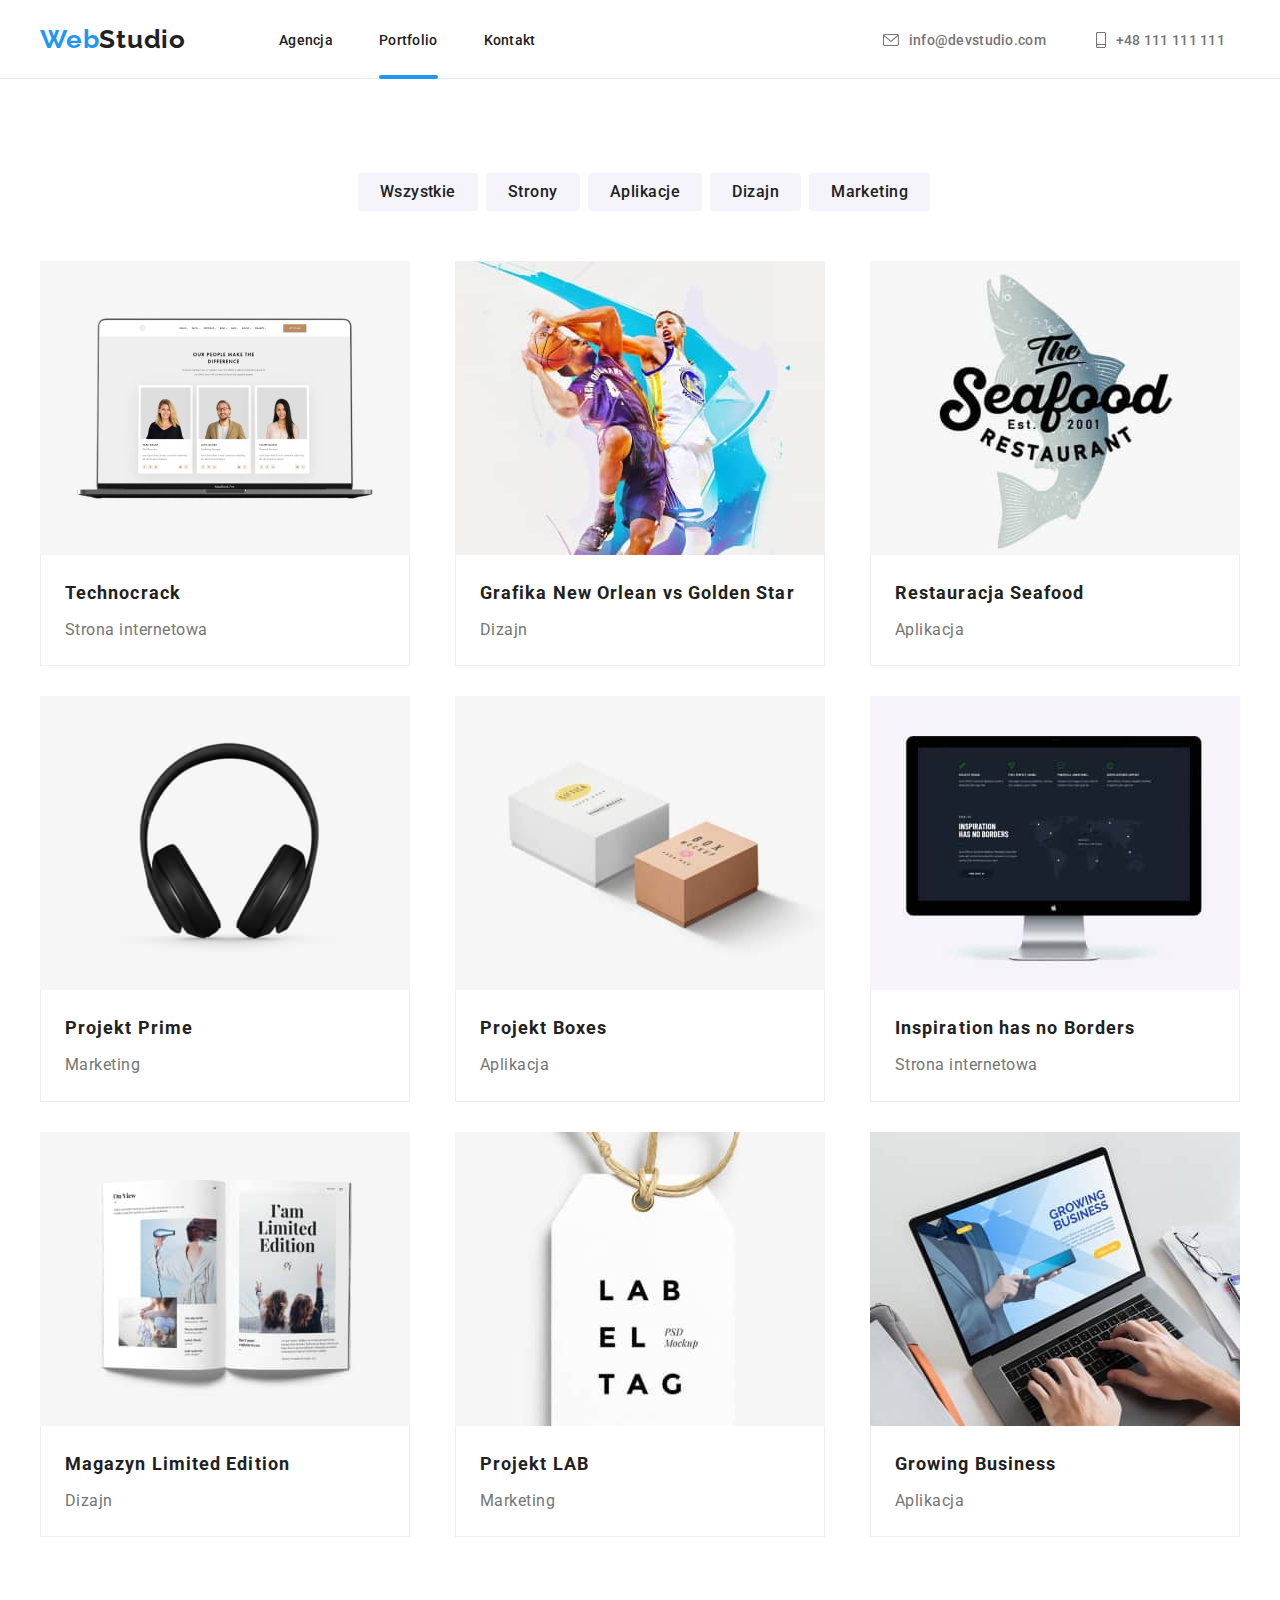
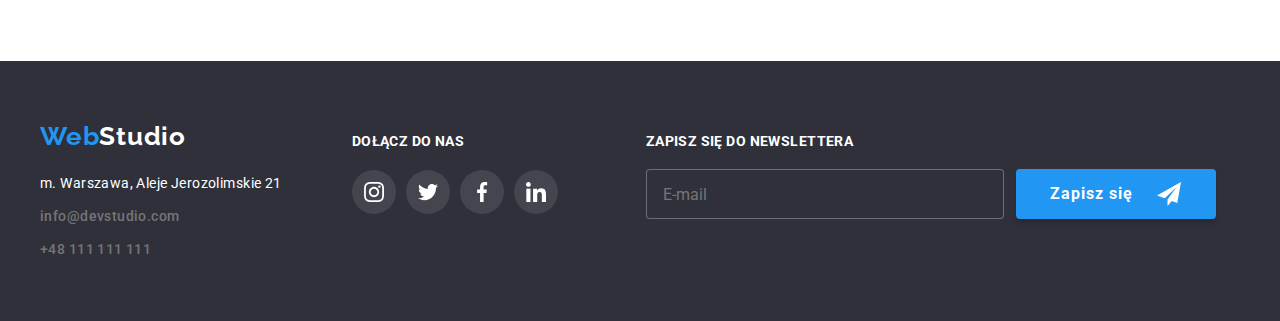
==== portfolio.html @ 7da5172c "HW 07 START" ====
<!DOCTYPE html>
<html lang="pl">
  <!---- ======= H E A D  ======= -->

  <head>
    <title>WebStudio</title>
    <meta charset="utf-8" />
    <meta
      name="desctription"
      content="Efektywne rozwiązania dla Waszego biznesu"
    />
    <link rel="stylesheet" href="css/mordern-normalize.css" />
    <link rel="stylesheet" href="css/styles.css" />
    <link rel="preconnect" href="https://fonts.googleapis.com" />
    <link rel="preconnect" href="https://fonts.gstatic.com" crossorigin />
    <link
      href="https://fonts.googleapis.com/css2?family=Raleway:wght@700&family=Roboto:wght@400;500;700;900&display=swap"
      rel="stylesheet"
    />
  </head>

  <!---- ======= B O D Y ======= -->
  <body>
    <!---- ======= H E A D E R ======= -->

     <header class="header">
      <div class="contanier">
        <nav class="navigation">
          <a href="./index.html" class="navigation-logo logo link1"
            >Web<span class="studioheader">Studio</span></a
          >
          <ul class="navigation-list list">
            <li class="navigation-list-item">
              <a href="./index.html" class="navigation-list-link link1">Agencja</a>
            </li>
            <li class="navigation-list-item">
              <a href="./portfolio.html" class="navigation-list-link activepage link1">Portfolio</a>
            </li>
            <li class="navigation-list-item">
              <a href="" class="navigation-list-link link1">Kontakt</a>
            </li>
          </ul>
          <adress class="adress list">
            <ul class="navigation-adress list">    
              <li class="navigation-adress-item">
                  <a href="mailto:info@devstudio.com" class="navigation-center link2">
                  <svg class="navigation-icon" width="16" height="12">
                  <use href="./images/icons.svg#icon-envelope" class="navigation-icon"></use>
                  </svg>
                  info@devstudio.com</a>
              </li>
              <li class="navigation-adress-item">
                  <a href="tel:+48111111111" class="navigation-center link2">
                  <svg class="navigation-icon" width="10" height="16">
                  <use href="./images/icons.svg#icon-smartphone"></use>
                  </svg>
                    +48 111 111 111</a>
              </li>
            </ul>
          </adress>
        </nav>
      </div>
    </header>

    <!---- ======= M A I N ======= -->

    <main>
      <!---- ======= P O R T F O L I O  B U T T O N S ======= -->

      <section class="buttons-section section">
        <ul class="portfolio-button-list list">
          <li>
            <button class="portfolio-button button" type="button">
              Wszystkie
            </button>
          </li>
          <li>
            <button class="portfolio-button button" type="button">
              Strony
            </button>
          </li>
          <li>
            <button class="portfolio-button button" type="button">
              Aplikacje
            </button>
          </li>
          <li>
            <button class="portfolio-button button" type="button">
              Dizajn
            </button>
          </li>
          <li>
            <button class="portfolio-button button" type="button">
              Marketing
            </button>
          </li>
        </ul>
      </section>

      <!---- ======= P O R T F O L I O ======= -->

      <section class="portfolio-section section">
        <div class="contanier">
          <ul class="portfolio-list list">
            <li class="portfolio-item">
              <img
                src="images/portfolio/technocrack.jpg"
                alt="Technocrack"
                width="370"
                height="294"
              />
              <div class="overlay">
                <p class="overlay-post">Technocrack jest popularną platformą wykorzystywaną do rozpowszechniania koronawirusa. Firmy wykorzystują tę platformę do celów szpiegowskich i ataków na niezabezpieczone serwery konkurencji</p>
              </div>
              <div class="portfolio-item-duble">
                <h3 class="portfolio-title">Technocrack</h3>
                <p class="portfolio-text">Strona internetowa</p>
              </div>
            </li>
            <li class="portfolio-item">
              <img
                src="images/portfolio/grafikaneworleanvsgoldenstar.jpg"
                alt="Grafika New Orlean vs Golden Star"
                width="370"
                height="294"
              />
              <div class="overlay">
                <p class="overlay-post">Technocrack jest popularną platformą wykorzystywaną do rozpowszechniania koronawirusa. Firmy wykorzystują tę platformę do celów szpiegowskich i ataków na niezabezpieczone serwery konkurencji</p>
              </div>
              <div class="portfolio-item-duble">
                <h3 class="portfolio-title">
                  Grafika New Orlean vs Golden Star
                </h3>
                <p class="portfolio-text">Dizajn</p>
              </div>
            </li>
            <li class="portfolio-item">
              <img
                src="images/portfolio/restauracjaseafood.jpg"
                alt="Restauracja Seafood"
                width="370"
                height="294"
              />
              <div class="overlay">
                <p class="overlay-post">Technocrack jest popularną platformą wykorzystywaną do rozpowszechniania koronawirusa. Firmy wykorzystują tę platformę do celów szpiegowskich i ataków na niezabezpieczone serwery konkurencji</p>
              </div>
              <div class="portfolio-item-duble">
                <h3 class="portfolio-title">Restauracja Seafood</h3>
                <p class="portfolio-text">Aplikacja</p>
              </div>
            </li>
            <li class="portfolio-item">
              <img
                src="images/portfolio/projektprime.jpg"
                alt="Projekt Prime"
                width="370"
                height="294"
              />
              <div class="overlay">
                <p class="overlay-post">Technocrack jest popularną platformą wykorzystywaną do rozpowszechniania koronawirusa. Firmy wykorzystują tę platformę do celów szpiegowskich i ataków na niezabezpieczone serwery konkurencji</p>
              </div>
              <div class="portfolio-item-duble">
                <h3 class="portfolio-title">Projekt Prime</h3>
                <p class="portfolio-text">Marketing</p>
              </div>
            </li>
            <li class="portfolio-item">
              <img
                src="images/portfolio/projektboxes.jpg"
                alt="Projekt Boxes"
                width="370"
                height="294"
              />
              <div class="overlay">
                <p class="overlay-post">Technocrack jest popularną platformą wykorzystywaną do rozpowszechniania koronawirusa. Firmy wykorzystują tę platformę do celów szpiegowskich i ataków na niezabezpieczone serwery konkurencji</p>
              </div>
              <div class="portfolio-item-duble">
                <h3 class="portfolio-title">Projekt Boxes</h3>
                <p class="portfolio-text">Aplikacja</p>
              </div>
            </li>
            <li class="portfolio-item">
              <img
                src="images/portfolio/inspirationhasnoborders.jpg"
                alt="Inspiration has no Borders"
                width="370"
                height="294"
              />
              <div class="overlay">
                <p class="overlay-post">Technocrack jest popularną platformą wykorzystywaną do rozpowszechniania koronawirusa. Firmy wykorzystują tę platformę do celów szpiegowskich i ataków na niezabezpieczone serwery konkurencji</p>
              </div>
              <div class="portfolio-item-duble">
                <h3 class="portfolio-title">Inspiration has no Borders</h3>
                <p class="portfolio-text">Strona internetowa</p>
              </div>
            </li>
            <li class="portfolio-item">
              <img
                src="images/portfolio/magazynlimitededition.jpg"
                alt="Magazyn Limited Edition"
                width="370"
                height="294"
              />
              <div class="overlay">
                <p class="overlay-post">Technocrack jest popularną platformą wykorzystywaną do rozpowszechniania koronawirusa. Firmy wykorzystują tę platformę do celów szpiegowskich i ataków na niezabezpieczone serwery konkurencji</p>
              </div>
              <div class="portfolio-item-duble">
                <h3 class="portfolio-title">Magazyn Limited Edition</h3>
                <p class="portfolio-text">Dizajn</p>
              </div>
            </li>
            <li class="portfolio-item">
              <img
                src="images/portfolio/projektlab.jpg"
                alt="Projekt LAB"
                width="370"
                height="294"
              />
              <div class="overlay">
                <p class="overlay-post">Technocrack jest popularną platformą wykorzystywaną do rozpowszechniania koronawirusa. Firmy wykorzystują tę platformę do celów szpiegowskich i ataków na niezabezpieczone serwery konkurencji</p>
              </div>
              <div class="portfolio-item-duble">
                <h3 class="portfolio-title">Projekt LAB</h3>
                <p class="portfolio-text">Marketing</p>
              </div>
            </li>
            <li class="portfolio-item">
              <img
                src="images/portfolio/growingbusiness.jpg"
                alt="Growing Business"
                width="370"
                height="294"
              />
              <div class="overlay">
                <p class="overlay-post">Technocrack jest popularną platformą wykorzystywaną do rozpowszechniania koronawirusa. Firmy wykorzystują tę platformę do celów szpiegowskich i ataków na niezabezpieczone serwery konkurencji</p>
              </div>
              <div class="portfolio-item-duble">
                <h3 class="portfolio-title">Growing Business</h3>
                <p class="portfolio-text">Aplikacja</p>
              </div>
            </li>
          </ul>
        </div>
      </section>
    </main>

    <!---- ======= F O O T E R ======= -->

    <footer>
      <div class="footer-contanier contanier">
        <div class="footer-adress">
        <a href="./index.html" class="logo">Web<span class="studiofooter">Studio</spasn></a>
        <address class="footer-adress1">m. Warszawa, Aleje Jerozolimskie 21
        </address>
        <address>
          <ul class="list">
            <li class="footer-adress2">
              <a href="mailto:info@devstudio.com" class="footer-adress2-item link2">info@devstudio.com</a>
            </li>
            <li class="footer-adress2">
              <a href="tel:+48111111111" class="footer-adress2-item link2">+48 111 111 111</a>
            </li>
          </ul>
        </address>
        </div>
        <div class="footer-social">
          <h2 class="footer-joinus">DOŁĄCZ DO NAS</h2>
          <ul class="footer-social-list list">
            <li class="footer-li">
              <a class="footer-circle link">
              <svg class="footer-icon" width="20" height="20">
                <use href="./images/icons.svg#icon-instagram"></use>
              </svg>
              </a>
            </li>
            <li class="footer-li">
              <a class="footer-circle link">
              <svg class="footer-icon" width="20" height="20">
                <use href="./images/icons.svg#icon-twitter"></use>
              </svg>
              </a>
            </li>
            <li class="footer-li">
              <a class="footer-circle link">
              <svg class="footer-icon" width="20" height="20">
                <use href="./images/icons.svg#icon-facebook"></use>
              </svg>
              </a>
            </li>
            <li class="footer-li">
              <a class="footer-circle link">
              <svg class="footer-icon" width="20" height="20">
                <use href="./images/icons.svg#icon-linkedin"></use>
              </svg>
              </a>
            </li>
          </ul>
        </div>
        <div class="newsletter-contanier">
          <h2 class="newsletter-header">ZAPISZ SIĘ DO NEWSLETTERA</h2>
            <form class="newsletter">
              <label for="newsletter">
              <input class="footer-newsletter-email" type="email" name="email" placeholder="E-mail" id="newsletter" required />
              </label>
              <button class="footer-newsletter-button" type="submit"><span class="signup-newsletter">Zapisz się</span>
                <svg class="" width="24" height="24">
                  <use href="./images/icons.svg#icon-icon-send"></use>
                </svg>
              </button>
            </form>
          </div> 
        </div>
      </div>
    </footer>
    
  </body>
</html>
---- css/styles.css ----
:root {
  --text-color: #212121;
  --text-color2: #ffffff;
  --text-color3: #757575;
  --brand-color: #2196f3;
  --bacground-color1: #2f303a;
  --background-contanier-color1: #F5F4FA;
  --our-clients-vector-fill: #AFB1B8;
  --main-font: 'Roboto', 'Raleway', sans-serif;
  --transition: 250ms cubic-bezier(0.4, 0, 0.2, 1);
}

/* ======= G E N E R A L ======= */

body {
  font-family: var(--main-font);
  color: var(--text-color);
  font-size: 14px;
}

h1,
h2,
h3,
h4,
h5,
h6 {
  margin: 0;
  padding: 0;
}

ul,
ol {
  margin: 0;
  padding: 0;
}

p {
  margin: 0;
  padding: 0;
}

img {
  display: block;
}

address {
  line-height: 1.71em;
}

.contanier {
  max-width: 1200px;
  margin: 0 auto;
}

.section {
  padding-top: 94px;
  padding-left: 15px;
  padding-bottom: 94px;
  padding-right: 15px;
}

.visually-hidden {
  position: absolute !important;
  clip: rect(1px 1px 1px 1px);
  clip: rect(1px, 1px, 1px, 1px);
  padding: 0 !important;
  border: 0 !important;
  height: 1px !important;
  width: 1px !important;
  overflow: hidden;
}

input:focus, textarea:focus {
  outline: none
}

/* ======= L I N K S  ======= */

.list {
  list-style: none;
}

.link1 {
  color: var(--text-color);
  font-weight: 500;
  text-decoration: none;
}

.link2 {
  color: var(--text-color3);
  font-weight: 500;
  text-decoration: none;
}

.link1:hover,
.link2:hover {
  color: var(--brand-color);
}

.link1:focus,
.link2:focus {
  color: var(--brand-color);
}

.logo {
  font-family: 'Raleway';
  color: var(--brand-color);
  text-decoration: none;
  font-style: normal;
  font-weight: 700;
  font-size: 26px;
  line-height: 1.17em;
  letter-spacing: 0.03em;
}

.studioheader {
  color: var(--text-color);
}

.studiofooter {
  color: var(--text-color2);
}


/* ======= B U T T O N S ======= */

.button {
  background-color: var(--brand-color);
  color: var(--text-color2);
  font-size: 16px;
  width: 200px;
  font-weight: 500;
  border: none;
  text-align: center;
  cursor: pointer;
  border-radius: 4px;
  line-height: 1.6em;
  font-family: inherit;
  white-space: nowrap;
}

.button:active,
.button:focus,
.button:hover {
  
}

/* ======= H E A D E R ======= */

.header {
  border-bottom: 1px solid #ececec;
}

.navigation {
  display: flex;
  justify-content: space-between;
  letter-spacing: 0.02em;
}

.navigation-logo {
  margin: 24px 93px 24px 0;
}

.navigation-list {
  display: flex;
  margin-top: 32px;
  margin-right: auto;
}

.navigation-list-link {
  transition: var(--transition);
  transition-property: color;
}

.navigation-icon {
  margin-right: 10px;
  cursor: pointer;
  fill: currentColor;
}


.navigation-adress-item:active,
.navigation-adress-item:focus,
.navigation-adress-item:hover {
   color: var(--brand-color);
}

.navigation-list-item:not(:last-child) {
  margin-right: 46px;
}
.activepage::after {
  content: "";
  border-top: 4px solid var(--brand-color);
  border-radius: 2px;
  display: block;
  top: 27px;
  position: relative;

}
.header {
  margin-left: auto;
}

.navigation-adress {
  display: flex;
  flex-wrap: wrap;
  align-items: center;
  letter-spacing: 0.02em;
  margin-right: 15px;
  margin-top: 32px; 
}

.navigation-adress-item {
 display: flex;
 align-items: center;
}

.navigation-center {
  display: flex;
  align-items: center;
  transition: var(--transition);
  transition-property: color, fill;
}

.navigation-adress-item:not(:last-child) {
  margin-right: 50px;
}



/* ======= M A I N ======= */

/* ======= F I R S T  S E C T I O N ======= */

.main-contanier {
  display: flex;
  flex-direction: column;
  align-items: center;
}

.main-header {
  font-size: 44px;
  font-weight: 900;
  font-style: normal;
  line-height: 1.36em;
  letter-spacing: 0.06em;
  text-align: center;
  color: var(--text-color2);
  width: 696px;
  padding-bottom: 30px;
} 
 
.main-header-background1 {
  background-image:  
                linear-gradient(rgba(47, 48, 58, 0.4),
                rgba(47, 48, 58, 0.4),
                rgba(47, 48, 58, 0.4),
                rgba(47, 48, 58, 0.4)),
                url("../images/background/backgroundteam.png");
  min-height: 600px;
  background-size: 1600px;
  background-repeat: no-repeat;
  background-position: center;
  display: flex;
  flex-direction: column;
  justify-content: center;
}

.main-button {
  width: 200px;
  height: 50px;
  justify-content: space-evenly;
  letter-spacing: 0.06em;
}

/* ======= S E C O N D  S E C T I O N ======= */

.second-section-image-list {
  display: flex;
  justify-content: space-between;
}

.second-section-image-contanier {
  width: 270px;
  background-color: var(--background-contanier-color1);
  margin-bottom: 30px;
  display: flex;
  justify-content: center;
}

.second-section-image {
  margin: 25px 0 25px 0;
}

.second-section-list {
  display: flex;
  align-items: center;
  justify-content: space-between;
}

.second-section-head {
  font-weight: 700;
  line-height: 1.17em;
  letter-spacing: 0.06em;
}

.second-section-post {
  color: var(--text-color3);
  line-height: 1.71em;
  letter-spacing: 0.03em;
  margin-top: 15px;
  max-width: 270px;
}

/* ======= T H I R D  S E C T I O N ======= */

.third-section {
  padding-top: 0;
}

.third-section-head {
  text-align: center;
  font-size: 36px;
  font-weight: 700;
  line-height: 1.17em;
  letter-spacing: 0.03em;
  margin-bottom: 50px;  
}

.third-section-list {
  display: flex;
  justify-content: space-between;
  align-items: center;
 
}

.third-section-li {
  position: relative;
}

.third-section-label {
 
  

}

.third-section-post {
  display: flex;
  justify-content: space-around;
  align-items: center;
  font-weight: 700;
  line-height: 1,17em;
  width: 370px;
  height: 70px;
  background-color: rgba(47, 48, 58, 0.8);
  position: absolute;
  top: 76%;
  color: var(--text-color2);
  letter-spacing: 0.03em;

}
 
/* ======= C R E W  S E C T I O N ======= */

.crew-section-background {
  background-color: #F5F4FA;
}
.crew-section-head {
  text-align: center;
  font-size: 36px;
  font-weight: 700;
  line-height: 1.17em;
  letter-spacing: 0.03em;
  margin-bottom: 50px;
}

.crew-section-list {
  display: flex;
  justify-content: space-between;
  align-items: center;
}

.crew-section-item {
  background-color: var(--text-color2);
  box-shadow: 0px 1px 3px rgba(0, 0, 0, 0.12), 0px 1px 1px rgba(0, 0, 0, 0.14), 0px 2px 1px rgba(0, 0, 0, 0.2);
  border-radius: 0px 0px 4px 4px;
}
    
.crew-section-post-head {
  font-size: 16px;
  font-weight: 500;
  line-height: 1.17em;  
  letter-spacing: 0.03em;
  text-align: center;
  margin-top: 30px
}

.crew-section-post {
  font-size: 16px;
  color:var(--text-color3); 
  line-height: 1.17;
  letter-spacing: 0.03em;
  text-align: center;
  margin: 10px 0 0 0;  
}

.crew-section-social {
  display: flex;
  align-items: center;
  justify-content: space-around;
  margin-bottom: 30px;
  margin-left: 32px;
  margin-right: 32px;
  margin-top: 16px;
 
}

.crew-section-li {
  padding: 0;
  margin: 0;
  display: flex;
  justify-content: space-around;
}


.circle {
  display: flex;
  width: 44px;
  height: 44px;
  border-radius: 50%;
  justify-content: center;
  align-items: center;
  cursor: pointer;
  fill: var(--our-clients-vector-fill);
  transition: var(--transition);
  transition-property: background-color, fill;
}

.circle:active,
.circle:focus,
.circle:hover {
  background-color: var(--brand-color);
  fill:var(--text-color2);
}

/* ======= O U R  C L I E N T S ======= */

.ourclients-head {
  text-align: center;
  font-size: 36px;
  font-weight: 700;
  line-height: 1.17em;
  letter-spacing: 0.03em;
  margin-bottom: 50px;
}

.ourclients-list {
  display: flex;
  justify-content: space-between;
}

.ourclients-icon {
  display: flex;
  fill: var(--our-clients-vector-fill);
  transition: var(--transition);
  transition-property: fill;
  
}

.ourclients-list-item {
  display: flex;
  align-items: center;
  justify-content: center;
  width: 170px;
  height: 92px;
  border: 1px solid #afb1b8;
  border-radius: 4px;
  transition: var(--transition);
  transition-property: border-color;

}

.ourclients-list-link {
}

.ourclients-list-item:active,
.ourclients-list-item:hover,
.ourclients-list-item:focus {
  border-color: var(--brand-color);
  cursor: pointer;
}

.ourclients-list-item:active svg,
.ourclients-list-item:hover svg,
.ourclients-list-item:focus svg {
  fill:  var(--brand-color);
  cursor: pointer;
}




/* ======= P O R T F O L I O  B U T T O N S ======= */

.buttons-section {
  padding-bottom: 50px;
}

.portfolio-button-list {
  display: flex;
  justify-content: center;
}

.portfolio-button {
  background-color: var(--background-contanier-color1);
  color: var(--text-color);
  width: auto;
  letter-spacing: 0.03em;
  display: flex;
  justify-content: center;
  text-align: center;
  margin-left: 8px;
  padding:6px 22px 6px 22px;
  transition: var(--transition);
  transition-property: color, background, box-shadow;
}

.portfolio-button:active,
.portfolio-button:focus,
.portfolio-button:hover {
  background-color: var(--brand-color);
  color: var(--text-color2);
  box-shadow: 0px 3px 1px rgba(0, 0, 0, 0.1), 0px 1px 2px rgba(0, 0, 0, 0.08), 0px 2px 2px rgba(0, 0, 0, 0.12);
  border-radius: 4px;
}

/* ======= P O R T F O L I O ======= */

.portfolio-section {
  padding-top: 0px;
}

.portfolio-list {
  display: flex;
  flex-wrap: wrap;
  justify-content: space-between;
  align-items: center;
}

.portfolio-item {
  position: relative;
  overflow: hidden;
  margin-bottom: 30px;
  transition: var(--transition);
  transition-property: box-shadow;
}

.portfolio-item:active,
.portfolio-item:focus,
.portfolio-item:hover {
  box-shadow: 0px 1px 1px rgba(0, 0, 0, 0.12), 
              0px 4px 4px rgba(0, 0, 0, 0.06), 
              1px 4px 6px rgba(0, 0, 0, 0.16);
  cursor: pointer;
  transition: var(--transition); 
  transition-property: box-shadow;
}

.portfolio-item:hover .overlay {
   transform: translatey(0);
   transition: var(--transition);
   transition-property: transform;
}

.overlay {
  position: absolute;
  width: 100%;
  height: 100%;
  top: 0;
  left: 0;
  background-color: rgba(33, 150, 243, 0.9);
  transform: translateY(100%);
  transition: var(--transition);
  transition-property: transform;
}


.overlay-post {
  position: absolute;
  font-size: 18px;
  letter-spacing: 0.03em;
  color: var(--text-color2);
  margin: 49px 45px 49px 24px;
  line-height: 1.55em;
}

.portfolio-item-duble {
  position: relative;
  background: var(--text-color2);
  border-right: 1px solid #eeeeee;
  border-bottom: 1px solid #eeeeee;
  border-left: 1px solid #eeeeee;
  border-top: 0;
  padding-top: 20px;
}

.portfolio-title {
  font-size: 18px;
  margin: 0 24px 0 24px;
  line-height: 2em;
  letter-spacing: 0.06em;
}

.portfolio-text {
  color: var(--text-color3);
  font-size: 16px;
  margin: 4px 24px 20px 24px;
  line-height: 1.9em;
  letter-spacing: 0.03em  
}

/* ======= F O O T E R ======= */

footer {
  background-color: var(--bacground-color1);
}

footer .contanier {
  padding: 60px 0 60px 0;
}

.footer {
}

.footer-contanier {
  display: flex;
}

.footer-adress1 {
  font-size: 14px;
  font-style: normal;
  color: var(--text-color2);
  line-height: 1.71em;
  letter-spacing: 0.03em;
  margin-top: 20px;
}

.footer-adress2 {
  font-size: 14px;
  font-style: normal;
  color:rgba(255, 255, 255, 0.6);
  line-height: 1.71em;
  letter-spacing: 0.03em;
  margin-top: 9px;
  transition: var(--transition);
  transition-property: color;
}

.footer-adress2-item {
  transition: var(--transition);
  transition-property: color;
}

.footer-adress2-item:active,
.footer-adress2-item:focus,
.footer-adress2-item:hover {
  color: var(--brand-color);
}


.footer-social {
  margin-left: 70px;
}

.footer-joinus {
  font-size: 14px;
  font-weight: 700;
  line-height: 1.17em;
  letter-spacing: 0.03em;
  color: var(--text-color2);
  margin-top: 12px;
}

.footer-social-list {
  display: flex;
  margin-top: 20px;
}

.footer-li {
  margin-right: 10px;
}

.footer-circle {
  display: flex;
  width: 44px;
  height: 44px;
  border-radius: 50%;
  justify-content: center;
  align-items: center;
  cursor: pointer;
  fill: var(--text-color2);
  background-color: #FFFFFF1A;
  transition: var(--transition);
  transition-property: background-color;
}

.footer-circle:active,
.footer-circle:focus,
.footer-circle:hover {
  background-color: var(--brand-color);
}

.newsletter-contanier {
  display: flex;
  flex-direction: column;
  margin-left: 78px;
}

.newsletter-header {
  color: var(--text-color2);
  font-size: 14px;
  font-weight: 700;
  line-height: 1,17em;
  letter-spacing: 0.03em;
  margin-top: 12px;
  margin-bottom: 20px;
}

.newsletter {
  display: inline-flex;
  font-size: 16px;
  font-weight: 400;
  line-height: 1.25em;
  letter-spacing: 0.03em;

}

.footer-newsletter-email {
color: var(--text-color2);
width: 358px;
height: 50px;
padding: 15px 15px 15px 16px;
margin-right: 12px;
background-color: #2f303a;
border: 1px solid rgba(255, 255, 255, 0.3);
border-radius: 4px;
}

.footer-newsletter-button {
  width: 200px;
  height: 50px;
  display: flex;
  justify-content: center;
  align-items: center;
  background-color: var(--brand-color);
  box-shadow: 0px 4px 4px rgb(0 0 0 / 15%);
  border: none;
  border-radius: 4px;
  color: var(--text-color2);
  font-size: 16px;
  font-weight: 700;
  line-height: 1.87em;
  letter-spacing: 0.06em;
  cursor: pointer;
}

.signup-newsletter {
  margin-right: 24px;
}

/* ======= M O D A L ======= */

.backdrop {
  position: fixed;
  left: 0;
  top: 0;
  width: 100%;
  height: 100%;
  background-color: rgba(0, 0, 0, 0.2);
  transition: opacity var(--transition), visibility var(--transition);
  transition-property: visibility, opacity;
}

.modal {
  position: absolute;
  left: 50%;
  top: 50%;
  transform: translate(-50%,-50%);
  width: 528px;
  min-height: 581px;
  background-color: var(--text-color2);
}

.close-btn {
  position: absolute;
  top: 8px;
  right: 8px;
  width: 30px;
  height: 30px;
  border: 1px solid rgba(0, 0, 0, 0.1);
  background-color: var(--text-color2);
  border-radius: 50%;
  cursor: pointer;  
}

.x {
  position: absolute;
  top: 50%;
  left: 50%;
  transform: translate(-50%, -50%);
}

.is-hidden {
  opacity: 0;
  visibility: hidden;
  pointer-events: none;
}

.head-modal {
  font-size: 20px;
  line-height: 23px;
  letter-spacing: 0.03em;
  margin: 40px 0 2px 0;
  text-align: center;
}

.form-modal {
  display: flex;
  flex-direction: column;
  text-align: left;
  margin-left: 40px;
  margin-right: 40px;
  position: relative;
}

.modal-label {
  display: block;
  font-size: 12px;
  line-height: 1.17em;
  font-weight: 400;
  letter-spacing: 0.01em;
  color: var(--text-color3);
  margin-top: 10px;
  transition: var(--transition);
  transition-property: fill;
}

.modal-label:focus-within {
  fill: var(--brand-color);
}

.form-icon {
  position: absolute;
  left: 12px;
}

.form-input {
  display: block;
  margin-top: 4px;
  border: 1px solid rgba(33, 33, 33, 0.2);
  border-radius: 4px;
  width: 100%;
  height: 40px;
  padding: 12px 12px 12px 42px;
  transition: var(--transition);
  transition-property: border;
}

.form-input:focus-within { 
  outline: none;
  border: 1px solid #2196F3;
  border-radius: 4px;
}

textarea {
  resize: none;
  width: 100%;
  margin-top: 4px;
  padding: 12px 16px 12px 16px;
  border: 1px solid rgba(33, 33, 33, 0.2);
  border-radius: 4px;
   transition: var(--transition);
  transition-property: border;
}

textarea::placeholder {
 color: rgba(117, 117, 117, 0.5);
}

textarea:focus-within { 
  outline: none;
  border: 1px solid #2196F3;
  border-radius: 4px;
}

.checkbox-contanier {
  font-size: 14px;
  font-weight: 400;
  line-height: 1.71em;
  letter-spacing: 0.03em;
  display: flex;
  justify-content: center;
  align-content: space-between;
  align-items: center;
  margin-top: 20px;
}

.checkbox-policy-text {
  font-size: 14px;
  font-weight: 400;
  letter-spacing: 0.03em;
  line-height: 1.71em;
  cursor: pointer;
}

.checkbox-policy-text::before {
  font-size: 14px;
  display: inline-block;
  content: "";
  width: 16px;
  height: 16px; 
  border: 2px solid var(--text-color);
  border-radius: 3px;
  
}

.checkbox-policy:checked + .checkbox-policy-text::before {
  background-color: var(--brand-color);
  border: none;
  background-image: url(../images/icon-check.svg);
  background-size: 16px 16px;
  background-repeat: no-repeat;
  background-position: center, center;
  
}

.form-button {
  font-size: 16px;
  font-weight: 700;
  letter-spacing: 0.06em;
  line-height: 1.87em;
  width: 200px;
  height: 50px;
  margin:auto;
  margin-top: 30px;
  border-radius: 4px;
  transition: var(--transition);
  transition-property: box-shadow;
}

.form-button:focus,
.form-button:hover,
.form-button:active {
  box-shadow: 0px 4px 4px rgba(0, 0, 0, 0.15);
}






/* =======
.portfolio-title {
  font-size: 18px;
  font-weight: 700;
}

.portfolio-text {
  font-size: 16px;
}
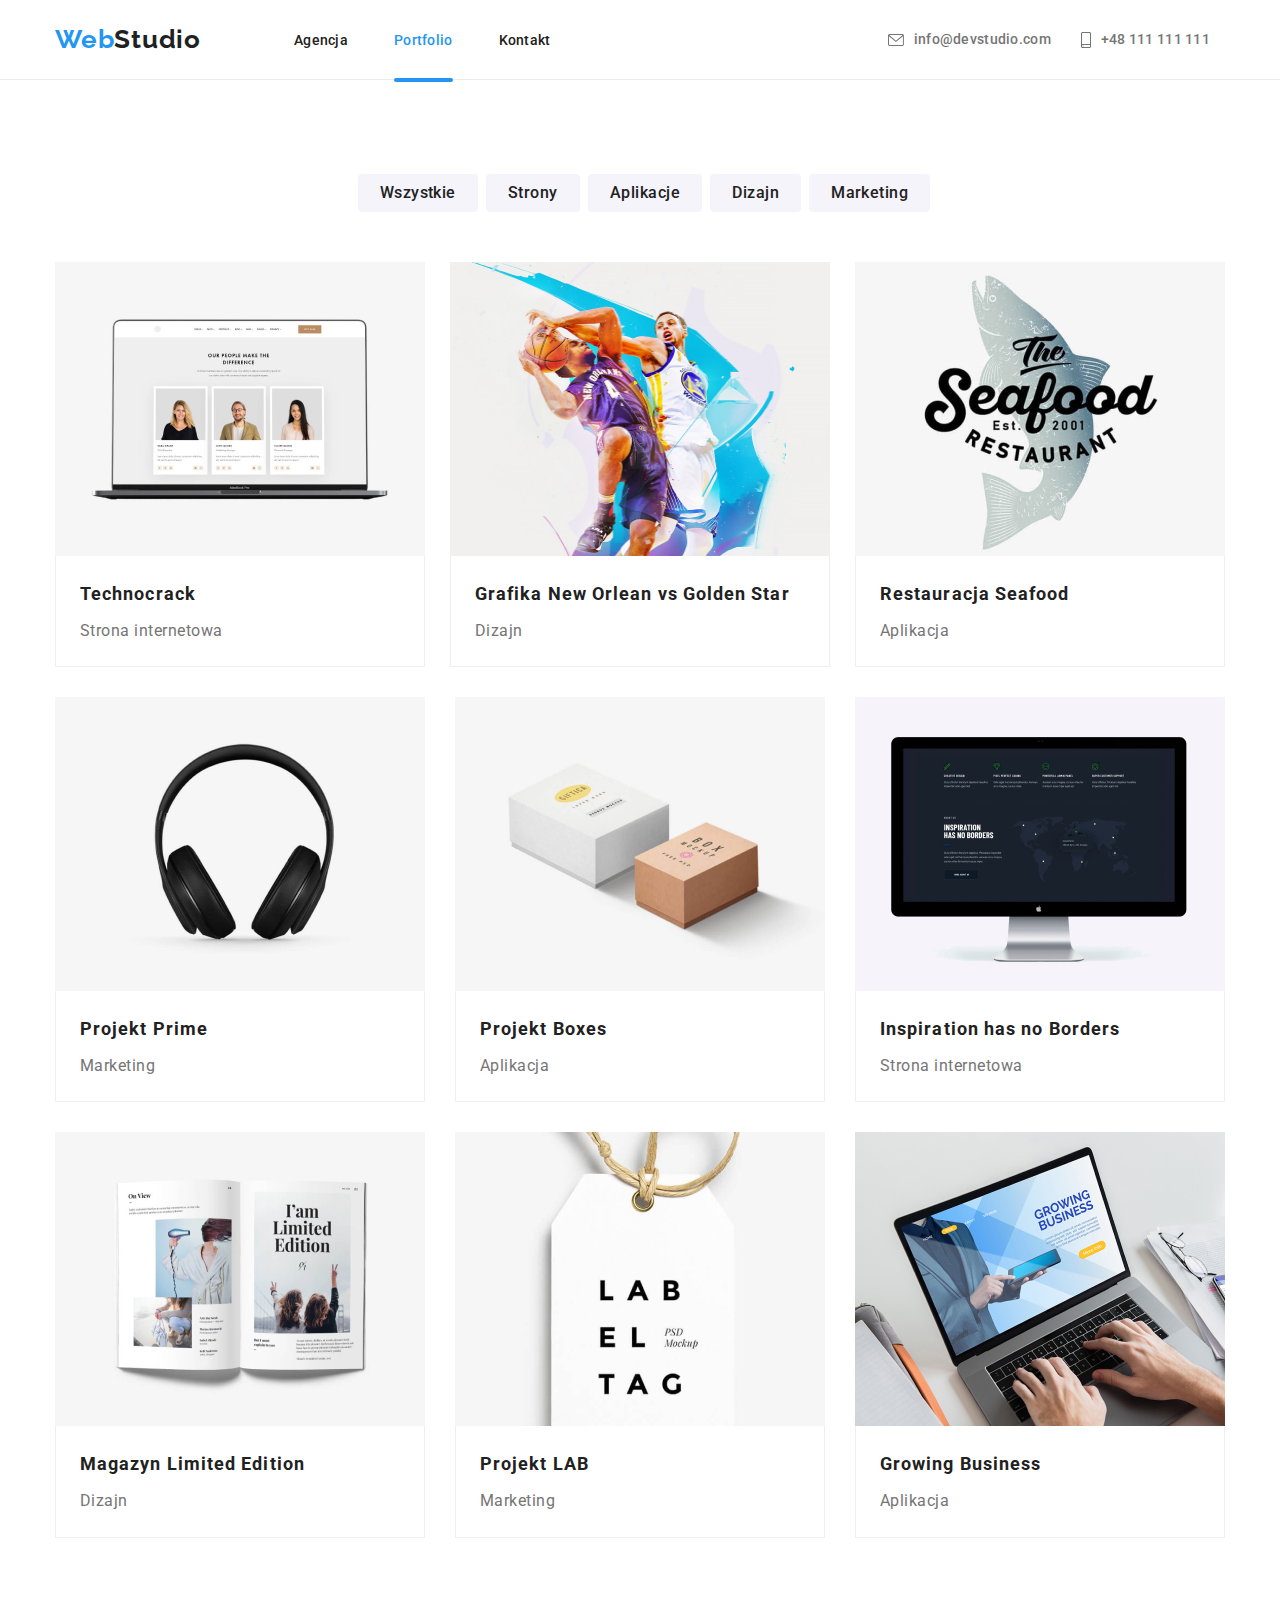
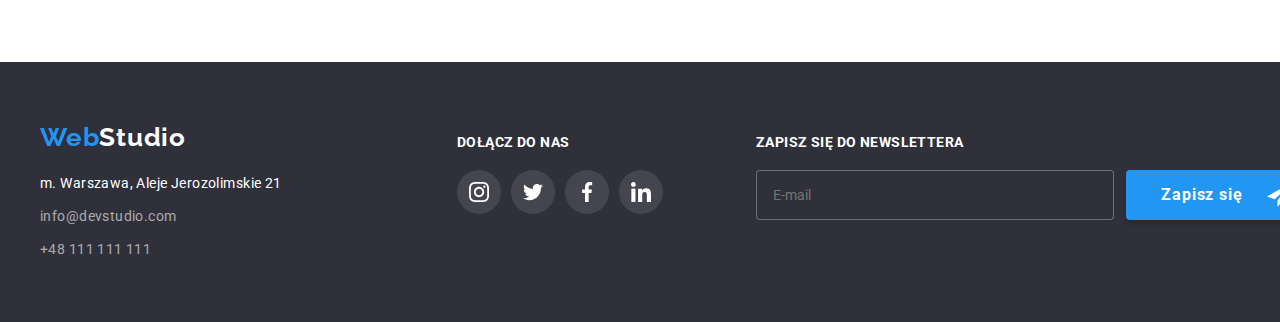
==== commit c0f305d7: "PORTFOLIO AND MODAL WINDOW" ====
--- a/portfolio.html
+++ b/portfolio.html
@@ -20,45 +20,41 @@
   </head>
 
   <!---- ======= B O D Y ======= -->
-  <body>
+  <body class="body">
     <!---- ======= H E A D E R ======= -->
 
-     <header class="header">
+    <header class="body-header">
       <div class="contanier">
-        <nav class="navigation">
-          <a href="./index.html" class="navigation-logo logo link1"
-            >Web<span class="studioheader">Studio</span></a
-          >
-          <ul class="navigation-list list">
-            <li class="navigation-list-item">
-              <a href="./index.html" class="navigation-list-link link1">Agencja</a>
-            </li>
-            <li class="navigation-list-item">
-              <a href="./portfolio.html" class="navigation-list-link activepage link1">Portfolio</a>
-            </li>
-            <li class="navigation-list-item">
-              <a href="" class="navigation-list-link link1">Kontakt</a>
-            </li>
-          </ul>
-          <adress class="adress list">
-            <ul class="navigation-adress list">    
-              <li class="navigation-adress-item">
-                  <a href="mailto:info@devstudio.com" class="navigation-center link2">
-                  <svg class="navigation-icon" width="16" height="12">
-                  <use href="./images/icons.svg#icon-envelope" class="navigation-icon"></use>
-                  </svg>
-                  info@devstudio.com</a>
-              </li>
-              <li class="navigation-adress-item">
-                  <a href="tel:+48111111111" class="navigation-center link2">
-                  <svg class="navigation-icon" width="10" height="16">
-                  <use href="./images/icons.svg#icon-smartphone"></use>
-                  </svg>
-                    +48 111 111 111</a>
-              </li>
-            </ul>
-          </adress>
-        </nav>
+          <a href="./index.html" class="logo logo--right logo--light-theme">
+            <span class="logo__accent-text">Web</span><span>Studio</span>
+          </a>
+          <nav>
+          <ul class="navigation list">
+            <li class="navigation__item navigation__item--right">
+              <a href="./index.html" class="navigation__link link">Agencja</a>
+            </li>
+            <li class="navigation__item navigation__item--right">
+              <a href="./portfolio.html" class="navigation__link navigation__link--active link">Portfolio</a>
+            </li>
+            <li class="navigation__item">
+              <a href="" class="navigation__link link">Kontakt</a>
+            </li>
+          </ul>
+          </nav> 
+          <ul class="contact contact--left contact--right list">    
+            <li class="contact__item contact__item--right">
+              <a href="mailto:info@devstudio.com" class="contact__link link">
+              <svg class="contact__icon" width="16" height="12">
+                <use href="./images/icons.svg#icon-envelope"></use>
+              </svg>info@devstudio.com</a>
+            </li>
+            <li class="contact__item">
+              <a href="tel:+48111111111" class="contact__link link">
+              <svg class="contact__icon" width="10" height="16">
+                <use href="./images/icons.svg#icon-smartphone"></use>
+              </svg>+48 111 111 111</a>
+            </li>
+          </ul>
       </div>
     </header>
 
@@ -67,30 +63,30 @@
     <main>
       <!---- ======= P O R T F O L I O  B U T T O N S ======= -->
 
-      <section class="buttons-section section">
-        <ul class="portfolio-button-list list">
-          <li>
-            <button class="portfolio-button button" type="button">
+      <section class="buttons-section buttons-section--bottom section">
+        <ul class="buttons__list list">
+          <li>
+            <button class="buttons__button button" type="button">
               Wszystkie
             </button>
           </li>
           <li>
-            <button class="portfolio-button button" type="button">
+            <button class="buttons__button button" type="button">
               Strony
             </button>
           </li>
           <li>
-            <button class="portfolio-button button" type="button">
+            <button class="buttons__button button" type="button">
               Aplikacje
             </button>
           </li>
           <li>
-            <button class="portfolio-button button" type="button">
+            <button class="buttons__button button" type="button">
               Dizajn
             </button>
           </li>
           <li>
-            <button class="portfolio-button button" type="button">
+            <button class="buttons__button button" type="button">
               Marketing
             </button>
           </li>
@@ -99,144 +95,143 @@
 
       <!---- ======= P O R T F O L I O ======= -->
 
-      <section class="portfolio-section section">
+      <section class="portfolio-section portfolio-section--top section">
         <div class="contanier">
-          <ul class="portfolio-list list">
-            <li class="portfolio-item">
+          <ul class="portfolio-section__list list">
+            <li class="portfolio-section__item portfolio-section__item--bottom">
               <img
                 src="images/portfolio/technocrack.jpg"
                 alt="Technocrack"
                 width="370"
                 height="294"
               />
-              <div class="overlay">
-                <p class="overlay-post">Technocrack jest popularną platformą wykorzystywaną do rozpowszechniania koronawirusa. Firmy wykorzystują tę platformę do celów szpiegowskich i ataków na niezabezpieczone serwery konkurencji</p>
-              </div>
-              <div class="portfolio-item-duble">
-                <h3 class="portfolio-title">Technocrack</h3>
-                <p class="portfolio-text">Strona internetowa</p>
-              </div>
-            </li>
-            <li class="portfolio-item">
+              <div class="portfolio-section__overlay">
+                <p class="portfolio-section__overlay-text">Technocrack jest popularną platformą wykorzystywaną do rozpowszechniania koronawirusa. Firmy wykorzystują tę platformę do celów szpiegowskich i ataków na niezabezpieczone serwery konkurencji</p>
+              </div>
+              <div class="portfolio-section__contanier portfolio-section__contanier--top">
+                <h3 class="portfolio-section__title">Technocrack</h3>
+                <p class="portfolio-section__text">Strona internetowa</p>
+              </div>
+            </li> 
+            <li class="portfolio-section__item portfolio-section__item--bottom">
               <img
                 src="images/portfolio/grafikaneworleanvsgoldenstar.jpg"
                 alt="Grafika New Orlean vs Golden Star"
-                width="370"
-                height="294"
-              />
-              <div class="overlay">
-                <p class="overlay-post">Technocrack jest popularną platformą wykorzystywaną do rozpowszechniania koronawirusa. Firmy wykorzystują tę platformę do celów szpiegowskich i ataków na niezabezpieczone serwery konkurencji</p>
-              </div>
-              <div class="portfolio-item-duble">
-                <h3 class="portfolio-title">
-                  Grafika New Orlean vs Golden Star
-                </h3>
-                <p class="portfolio-text">Dizajn</p>
-              </div>
-            </li>
-            <li class="portfolio-item">
+                width="380"
+                height="294"
+                
+              />
+              <div class="portfolio-section__overlay">
+                <p class="portfolio-section__overlay-text">Technocrack jest popularną platformą wykorzystywaną do rozpowszechniania koronawirusa. Firmy wykorzystują tę platformę do celów szpiegowskich i ataków na niezabezpieczone serwery konkurencji</p>
+              </div>
+              <div class="portfolio-section__contanier portfolio-section__contanier--top">
+                <h3 class="portfolio-section__title">Grafika New Orlean vs Golden Star</h3>
+                <p class="portfolio-section__text">Dizajn</p>
+              </div>
+            </li>
+            <li class="portfolio-section__item portfolio-section__item--bottom">
               <img
                 src="images/portfolio/restauracjaseafood.jpg"
                 alt="Restauracja Seafood"
                 width="370"
                 height="294"
               />
-              <div class="overlay">
-                <p class="overlay-post">Technocrack jest popularną platformą wykorzystywaną do rozpowszechniania koronawirusa. Firmy wykorzystują tę platformę do celów szpiegowskich i ataków na niezabezpieczone serwery konkurencji</p>
-              </div>
-              <div class="portfolio-item-duble">
-                <h3 class="portfolio-title">Restauracja Seafood</h3>
-                <p class="portfolio-text">Aplikacja</p>
-              </div>
-            </li>
-            <li class="portfolio-item">
+              <div class="portfolio-section__overlay">
+                <p class="portfolio-section__overlay-text">Technocrack jest popularną platformą wykorzystywaną do rozpowszechniania koronawirusa. Firmy wykorzystują tę platformę do celów szpiegowskich i ataków na niezabezpieczone serwery konkurencji</p>
+              </div>
+              <div class="portfolio-section__contanier portfolio-section__contanier--top">
+                <h3 class="portfolio-section__title">Restauracja Seafood</h3>
+                <p class="portfolio-section__text">Aplikacja</p>
+              </div>
+            </li>
+            <li class="portfolio-section__item portfolio-section__item--bottom">
               <img
                 src="images/portfolio/projektprime.jpg"
                 alt="Projekt Prime"
                 width="370"
                 height="294"
               />
-              <div class="overlay">
-                <p class="overlay-post">Technocrack jest popularną platformą wykorzystywaną do rozpowszechniania koronawirusa. Firmy wykorzystują tę platformę do celów szpiegowskich i ataków na niezabezpieczone serwery konkurencji</p>
-              </div>
-              <div class="portfolio-item-duble">
-                <h3 class="portfolio-title">Projekt Prime</h3>
-                <p class="portfolio-text">Marketing</p>
-              </div>
-            </li>
-            <li class="portfolio-item">
+              <div class="portfolio-section__overlay">
+                <p class="portfolio-section__overlay-text">Technocrack jest popularną platformą wykorzystywaną do rozpowszechniania koronawirusa. Firmy wykorzystują tę platformę do celów szpiegowskich i ataków na niezabezpieczone serwery konkurencji</p>
+              </div>
+              <div class="portfolio-section__contanier portfolio-section__contanier--top">
+                <h3 class="portfolio-section__title">Projekt Prime</h3>
+                <p class="portfolio-section__text">Marketing</p>
+              </div>
+            </li>
+            <li class="portfolio-section__item portfolio-section__item--bottom">
               <img
                 src="images/portfolio/projektboxes.jpg"
                 alt="Projekt Boxes"
                 width="370"
                 height="294"
               />
-              <div class="overlay">
-                <p class="overlay-post">Technocrack jest popularną platformą wykorzystywaną do rozpowszechniania koronawirusa. Firmy wykorzystują tę platformę do celów szpiegowskich i ataków na niezabezpieczone serwery konkurencji</p>
-              </div>
-              <div class="portfolio-item-duble">
-                <h3 class="portfolio-title">Projekt Boxes</h3>
-                <p class="portfolio-text">Aplikacja</p>
-              </div>
-            </li>
-            <li class="portfolio-item">
+              <div class="portfolio-section__overlay">
+                <p class="portfolio-section__overlay-text">Technocrack jest popularną platformą wykorzystywaną do rozpowszechniania koronawirusa. Firmy wykorzystują tę platformę do celów szpiegowskich i ataków na niezabezpieczone serwery konkurencji</p>
+              </div>
+              <div class="portfolio-section__contanier portfolio-section__contanier--top">
+                <h3 class="portfolio-section__title">Projekt Boxes</h3>
+                <p class="portfolio-section__text">Aplikacja</p>
+              </div>
+            </li>
+            <li class="portfolio-section__item portfolio-section__item--bottom">
               <img
                 src="images/portfolio/inspirationhasnoborders.jpg"
                 alt="Inspiration has no Borders"
                 width="370"
                 height="294"
               />
-              <div class="overlay">
-                <p class="overlay-post">Technocrack jest popularną platformą wykorzystywaną do rozpowszechniania koronawirusa. Firmy wykorzystują tę platformę do celów szpiegowskich i ataków na niezabezpieczone serwery konkurencji</p>
-              </div>
-              <div class="portfolio-item-duble">
-                <h3 class="portfolio-title">Inspiration has no Borders</h3>
-                <p class="portfolio-text">Strona internetowa</p>
-              </div>
-            </li>
-            <li class="portfolio-item">
+              <div class="portfolio-section__overlay">
+                <p class="portfolio-section__overlay-text">Technocrack jest popularną platformą wykorzystywaną do rozpowszechniania koronawirusa. Firmy wykorzystują tę platformę do celów szpiegowskich i ataków na niezabezpieczone serwery konkurencji</p>
+              </div>
+              <div class="portfolio-section__contanier portfolio-section__contanier--top">
+                <h3 class="portfolio-section__title">Inspiration has no Borders</h3>
+                <p class="portfolio-section__text">Strona internetowa</p>
+              </div>
+            </li>
+            <li class="portfolio-section__item portfolio-section__item--bottom">
               <img
                 src="images/portfolio/magazynlimitededition.jpg"
                 alt="Magazyn Limited Edition"
                 width="370"
                 height="294"
               />
-              <div class="overlay">
-                <p class="overlay-post">Technocrack jest popularną platformą wykorzystywaną do rozpowszechniania koronawirusa. Firmy wykorzystują tę platformę do celów szpiegowskich i ataków na niezabezpieczone serwery konkurencji</p>
-              </div>
-              <div class="portfolio-item-duble">
-                <h3 class="portfolio-title">Magazyn Limited Edition</h3>
-                <p class="portfolio-text">Dizajn</p>
-              </div>
-            </li>
-            <li class="portfolio-item">
+              <div class="portfolio-section__overlay">
+                <p class="portfolio-section__overlay-text">Technocrack jest popularną platformą wykorzystywaną do rozpowszechniania koronawirusa. Firmy wykorzystują tę platformę do celów szpiegowskich i ataków na niezabezpieczone serwery konkurencji</p>
+              </div>
+              <div class="portfolio-section__contanier portfolio-section__contanier--top">
+                <h3 class="portfolio-section__title">Magazyn Limited Edition</h3>
+                <p class="portfolio-section__text">Dizajn</p>
+              </div>
+            </li>
+            <li class="portfolio-section__item portfolio-section__item--bottom">
               <img
                 src="images/portfolio/projektlab.jpg"
                 alt="Projekt LAB"
                 width="370"
                 height="294"
               />
-              <div class="overlay">
-                <p class="overlay-post">Technocrack jest popularną platformą wykorzystywaną do rozpowszechniania koronawirusa. Firmy wykorzystują tę platformę do celów szpiegowskich i ataków na niezabezpieczone serwery konkurencji</p>
-              </div>
-              <div class="portfolio-item-duble">
-                <h3 class="portfolio-title">Projekt LAB</h3>
-                <p class="portfolio-text">Marketing</p>
-              </div>
-            </li>
-            <li class="portfolio-item">
+              <div class="portfolio-section__overlay">
+                <p class="portfolio-section__overlay-text">Technocrack jest popularną platformą wykorzystywaną do rozpowszechniania koronawirusa. Firmy wykorzystują tę platformę do celów szpiegowskich i ataków na niezabezpieczone serwery konkurencji</p>
+              </div>
+              <div class="portfolio-section__contanier portfolio-section__contanier--top">
+                <h3 class="portfolio-section__title">Projekt LAB</h3>
+                <p class="portfolio-section__text">Marketing</p>
+              </div>
+            </li>
+            <li class="portfolio-section__item portfolio-section__item--bottom">
               <img
                 src="images/portfolio/growingbusiness.jpg"
                 alt="Growing Business"
                 width="370"
                 height="294"
               />
-              <div class="overlay">
-                <p class="overlay-post">Technocrack jest popularną platformą wykorzystywaną do rozpowszechniania koronawirusa. Firmy wykorzystują tę platformę do celów szpiegowskich i ataków na niezabezpieczone serwery konkurencji</p>
-              </div>
-              <div class="portfolio-item-duble">
-                <h3 class="portfolio-title">Growing Business</h3>
-                <p class="portfolio-text">Aplikacja</p>
+              <div class="portfolio-section__overlay">
+                <p class="portfolio-section__overlay-text">Technocrack jest popularną platformą wykorzystywaną do rozpowszechniania koronawirusa. Firmy wykorzystują tę platformę do celów szpiegowskich i ataków na niezabezpieczone serwery konkurencji</p>
+              </div>
+              <div class="portfolio-section__contanier ">
+                <h3 class="portfolio-section__title">Growing Business</h3>
+                <p class="portfolio-section__text">Aplikacja</p>
               </div>
             </li>
           </ul>
@@ -246,64 +241,66 @@
 
     <!---- ======= F O O T E R ======= -->
 
-    <footer>
-      <div class="footer-contanier contanier">
-        <div class="footer-adress">
-        <a href="./index.html" class="logo">Web<span class="studiofooter">Studio</spasn></a>
-        <address class="footer-adress1">m. Warszawa, Aleje Jerozolimskie 21
+    <footer class="footer">
+      <div class="footer__contanier footer__contanier--space-around contanier">
+        <div class="footer__adress__contanier footer__adress__contanier--right">
+         <a href="./index.html" class="logo logo--dark-theme link">
+            <span class="logo__accent-text">Web</span><span>Studio</span>
+         </a>
+        <address class="footer__adress footer__adress--top">m. Warszawa, Aleje Jerozolimskie 21
         </address>
         <address>
           <ul class="list">
-            <li class="footer-adress2">
-              <a href="mailto:info@devstudio.com" class="footer-adress2-item link2">info@devstudio.com</a>
-            </li>
-            <li class="footer-adress2">
-              <a href="tel:+48111111111" class="footer-adress2-item link2">+48 111 111 111</a>
+            <li class="footer__adress__item footer__adress__item--top">
+              <a href="mailto:info@devstudio.com" class="footer__adress__link link">info@devstudio.com</a>
+            </li>
+            <li class="footer__adress__item footer__adress__item--top">
+              <a href="tel:+48111111111" class="footer__adress__link link">+48 111 111 111</a>
             </li>
           </ul>
         </address>
         </div>
-        <div class="footer-social">
-          <h2 class="footer-joinus">DOŁĄCZ DO NAS</h2>
-          <ul class="footer-social-list list">
-            <li class="footer-li">
-              <a class="footer-circle link">
-              <svg class="footer-icon" width="20" height="20">
+        <div class="footer-social__contanier">
+          <h2 class="footer-social__head footer-social__head--top">DOŁĄCZ DO NAS</h2>
+          <ul class="footer-social__list footer-social__list--top list">
+            <li class="footer-social__item">
+              <a class="footer-social__link footer-social__item--right link">
+              <svg class="footer-social__icon" width="20" height="20">
                 <use href="./images/icons.svg#icon-instagram"></use>
               </svg>
               </a>
             </li>
-            <li class="footer-li">
-              <a class="footer-circle link">
-              <svg class="footer-icon" width="20" height="20">
+            <li class="footer-social__item footer-social__item--right">
+              <a class="footer-social__link link">
+              <svg class="footer-social__icon" width="20" height="20">
                 <use href="./images/icons.svg#icon-twitter"></use>
               </svg>
               </a>
             </li>
-            <li class="footer-li">
-              <a class="footer-circle link">
-              <svg class="footer-icon" width="20" height="20">
+            <li class="footer-social__item footer-social__item--right">
+              <a class="footer-social__link link">
+              <svg class="footer-social__icon" width="20" height="20">
                 <use href="./images/icons.svg#icon-facebook"></use>
               </svg>
               </a>
             </li>
-            <li class="footer-li">
-              <a class="footer-circle link">
-              <svg class="footer-icon" width="20" height="20">
+            <li class="footer-social__item">
+              <a class="footer-social__link link">
+              <svg width="20" height="20">
                 <use href="./images/icons.svg#icon-linkedin"></use>
               </svg>
               </a>
             </li>
           </ul>
         </div>
-        <div class="newsletter-contanier">
-          <h2 class="newsletter-header">ZAPISZ SIĘ DO NEWSLETTERA</h2>
-            <form class="newsletter">
-              <label for="newsletter">
-              <input class="footer-newsletter-email" type="email" name="email" placeholder="E-mail" id="newsletter" required />
+        <div class="newsletter newsletter--top newsletter--left contanier">
+          <h2 class="newsletter__header">ZAPISZ SIĘ DO NEWSLETTERA</h2>
+            <form class="newsletter__form newsletter__form--top">
+              <label for="newsletter__label">
+              <input class="newsletter__email" type="email" name="email" placeholder="E-mail" id="newsletter" required />
               </label>
-              <button class="footer-newsletter-button" type="submit"><span class="signup-newsletter">Zapisz się</span>
-                <svg class="" width="24" height="24">
+              <button class="newsletter__button" type="submit"><span class="newsletter__button__text">Zapisz się</span>
+                <svg class="newsletter__icon newsletter__icon--left" width="24" height="24">
                   <use href="./images/icons.svg#icon-icon-send"></use>
                 </svg>
               </button>
--- a/css/styles.css
+++ b/css/styles.css
@@ -1,20 +1,22 @@
 :root {
-  --text-color: #212121;
-  --text-color2: #ffffff;
-  --text-color3: #757575;
-  --brand-color: #2196f3;
-  --bacground-color1: #2f303a;
-  --background-contanier-color1: #F5F4FA;
-  --our-clients-vector-fill: #AFB1B8;
+  --brand-main-color: #2196f3;
+  --brand-second-color: #ffffff;
+  --brand-third-color: #2f303a;
+  --background-first-color: #f5f4fa;
+  --text-main-color: #212121;
+  --text-second-color: #ffffff;
+  --text-third-color: #757575;
+  --text-link-color: #757575;
+  --vector-team-color: #afb1b8;
   --main-font: 'Roboto', 'Raleway', sans-serif;
   --transition: 250ms cubic-bezier(0.4, 0, 0.2, 1);
 }
 
 /* ======= G E N E R A L ======= */
 
-body {
+.body {
   font-family: var(--main-font);
-  color: var(--text-color);
+  color: var(--text-main-color);
   font-size: 14px;
 }
 
@@ -48,15 +50,17 @@
 }
 
 .contanier {
-  max-width: 1200px;
+  display: flex;
+  align-items: center;
+  width: 1200px;
   margin: 0 auto;
+  padding-left: 15px;
+  padding-right: 15px;
 }
 
 .section {
   padding-top: 94px;
-  padding-left: 15px;
   padding-bottom: 94px;
-  padding-right: 15px;
 }
 
 .visually-hidden {
@@ -70,8 +74,9 @@
   overflow: hidden;
 }
 
-input:focus, textarea:focus {
-  outline: none
+input:focus,
+textarea:focus {
+  outline: none;
 }
 
 /* ======= L I N K S  ======= */
@@ -80,31 +85,14 @@
   list-style: none;
 }
 
-.link1 {
-  color: var(--text-color);
+.link {
+  color: var(--text-main-color);
   font-weight: 500;
   text-decoration: none;
 }
 
-.link2 {
-  color: var(--text-color3);
-  font-weight: 500;
-  text-decoration: none;
-}
-
-.link1:hover,
-.link2:hover {
-  color: var(--brand-color);
-}
-
-.link1:focus,
-.link2:focus {
-  color: var(--brand-color);
-}
-
 .logo {
   font-family: 'Raleway';
-  color: var(--brand-color);
   text-decoration: none;
   font-style: normal;
   font-weight: 700;
@@ -113,20 +101,23 @@
   letter-spacing: 0.03em;
 }
 
-.studioheader {
-  color: var(--text-color);
-}
-
-.studiofooter {
-  color: var(--text-color2);
-}
-
+.logo__accent-text {
+  color: var(--brand-main-color);
+}
+
+.logo--light-theme {
+  color: var(--text-main-color);
+}
+
+.logo--dark-theme {
+  color: var(--text-second-color);
+}
 
 /* ======= B U T T O N S ======= */
 
 .button {
-  background-color: var(--brand-color);
-  color: var(--text-color2);
+  background-color: var(--brand-main-color);
+  color: var(--text-second-color);
   font-size: 16px;
   width: 200px;
   font-weight: 500;
@@ -139,134 +130,156 @@
   white-space: nowrap;
 }
 
-.button:active,
-.button:focus,
-.button:hover {
-  
-}
-
 /* ======= H E A D E R ======= */
 
-.header {
+.body-header {
   border-bottom: 1px solid #ececec;
+  display: flex;
+  min-height: 80px;
+}
+
+.logo--right {
+  margin-right: 93px;
 }
 
 .navigation {
   display: flex;
-  justify-content: space-between;
+}
+
+.navigation__item {
+  font-size: 14px;
+  font-weight: 500;
+  line-height: 16px;
   letter-spacing: 0.02em;
-}
-
-.navigation-logo {
-  margin: 24px 93px 24px 0;
-}
-
-.navigation-list {
-  display: flex;
-  margin-top: 32px;
-  margin-right: auto;
-}
-
-.navigation-list-link {
+  color: var(--text-main-color);
+}
+
+.navigation__item--right {
+  margin-right: 46px;
+}
+
+.navigation__link {
+  position: relative;
   transition: var(--transition);
   transition-property: color;
 }
 
-.navigation-icon {
+.navigation__link--active,
+.navigation__link:active,
+.navigation__link:focus,
+.navigation__link:hover {
+  color: var(--brand-main-color);
+}
+
+.navigation__link--active::after {
+  content: '';
+  font-size: 14px;
+  font-weight: 500;
+  line-height: 16px;
+  letter-spacing: 0.02em;
+  border-top: 4px solid var(--brand-main-color);
+  border-radius: 2px;
+  width: 100%;
+  top: 46px;
+  left: 0;
+  display: block;
+  position: absolute;
+}
+
+.contact {
+  display: flex;
+  flex-wrap: wrap;
+  align-items: center;
+}
+
+.contact--left {
+  margin-left: auto;
+}
+
+.contact--right {
+  margin-right: 15px;
+}
+
+.contact__item {
+  display: flex;
+  align-items: center;
+}
+
+.contact__item--right {
+  margin-right: 30px;
+}
+
+.contact__link {
+  font-size: 14px;
+  font-weight: 500;
+  line-height: 1.17em;
+  letter-spacing: 0.02em;
+  color: var(--text-link-color);
+  fill: var(--text-link-color);
+  display: flex;
+  align-items: center;
+  transition: var(--transition);
+  transition-property: color, fill;
+}
+
+.contact__link:active,
+.contact__link:focus,
+.contact__link:hover {
+  color: var(--brand-main-color);
+  fill: var(--brand-main-color);
+}
+
+.contact__icon {
   margin-right: 10px;
   cursor: pointer;
   fill: currentColor;
 }
 
-
-.navigation-adress-item:active,
-.navigation-adress-item:focus,
-.navigation-adress-item:hover {
-   color: var(--brand-color);
-}
-
-.navigation-list-item:not(:last-child) {
-  margin-right: 46px;
-}
-.activepage::after {
-  content: "";
-  border-top: 4px solid var(--brand-color);
-  border-radius: 2px;
-  display: block;
-  top: 27px;
-  position: relative;
-
-}
-.header {
-  margin-left: auto;
-}
-
-.navigation-adress {
-  display: flex;
-  flex-wrap: wrap;
-  align-items: center;
-  letter-spacing: 0.02em;
-  margin-right: 15px;
-  margin-top: 32px; 
-}
-
-.navigation-adress-item {
- display: flex;
- align-items: center;
-}
-
-.navigation-center {
-  display: flex;
-  align-items: center;
-  transition: var(--transition);
-  transition-property: color, fill;
-}
-
-.navigation-adress-item:not(:last-child) {
-  margin-right: 50px;
-}
-
-
-
 /* ======= M A I N ======= */
 
 /* ======= F I R S T  S E C T I O N ======= */
 
-.main-contanier {
+.banner__section {
+}
+
+.banner__background {
+  background-image: linear-gradient(
+      rgba(47, 48, 58, 0.4),
+      rgba(47, 48, 58, 0.4),
+      rgba(47, 48, 58, 0.4),
+      rgba(47, 48, 58, 0.4)
+    ),
+    url('../images/background/backgroundteam.png');
+  min-height: 600px;
+  background-size: 1600px;
+  background-repeat: no-repeat;
+  background-position: center;
   display: flex;
   flex-direction: column;
-  align-items: center;
-}
-
-.main-header {
+  justify-content: center;
+}
+
+.banner__contanier {
+  display: flex;
+  flex-direction: column;
+}
+
+.banner__tittle {
   font-size: 44px;
   font-weight: 900;
   font-style: normal;
   line-height: 1.36em;
   letter-spacing: 0.06em;
   text-align: center;
-  color: var(--text-color2);
+  color: var(--text-second-color);
   width: 696px;
-  padding-bottom: 30px;
-} 
- 
-.main-header-background1 {
-  background-image:  
-                linear-gradient(rgba(47, 48, 58, 0.4),
-                rgba(47, 48, 58, 0.4),
-                rgba(47, 48, 58, 0.4),
-                rgba(47, 48, 58, 0.4)),
-                url("../images/background/backgroundteam.png");
-  min-height: 600px;
-  background-size: 1600px;
-  background-repeat: no-repeat;
-  background-position: center;
-  display: flex;
-  flex-direction: column;
-  justify-content: center;
-}
-
-.main-button {
+}
+
+.banner__tittle--bottom {
+  margin-bottom: 30px;
+}
+
+.banner__button {
   width: 200px;
   height: 50px;
   justify-content: space-evenly;
@@ -275,155 +288,208 @@
 
 /* ======= S E C O N D  S E C T I O N ======= */
 
-.second-section-image-list {
+.block__section {
+}
+
+.block-images__list {
   display: flex;
   justify-content: space-between;
 }
 
-.second-section-image-contanier {
+.block-images__list--bottom {
+  margin-bottom: 30px;
+}
+
+.block-images__item {
+}
+
+.block-images__contanier {
   width: 270px;
-  background-color: var(--background-contanier-color1);
-  margin-bottom: 30px;
+  background-color: var(--background-first-color);
   display: flex;
   justify-content: center;
 }
 
-.second-section-image {
+.block-images__contanier--right {
+  margin-right: 30px;
+}
+
+.block-images__image {
   margin: 25px 0 25px 0;
 }
 
-.second-section-list {
+.block-text__list {
   display: flex;
   align-items: center;
   justify-content: space-between;
 }
 
-.second-section-head {
-  font-weight: 700;
-  line-height: 1.17em;
-  letter-spacing: 0.06em;
-}
-
-.second-section-post {
-  color: var(--text-color3);
+.block-text__item {
+}
+
+.block-text__item--right {
+  margin-right: 30px;
+}
+
+.block-text__head {
+  font-size: 14px;
+  font-weight: 700;
+  line-height: 1.17em;
+  letter-spacing: 0.03em;
+  color: var(--text-main-color);
+}
+
+.block-text__head--bottom {
+  margin-bottom: 10px;
+}
+
+.block-text__post {
+  font-size: 14px;
   line-height: 1.71em;
   letter-spacing: 0.03em;
-  margin-top: 15px;
   max-width: 270px;
+  color: var(--text-third-color);
 }
 
 /* ======= T H I R D  S E C T I O N ======= */
 
-.third-section {
+.works-section {
+}
+
+.works-section--top {
   padding-top: 0;
 }
 
-.third-section-head {
+.works-section__contanier {
+  display: flex;
+  flex-direction: column;
+}
+
+.works-section__head {
   text-align: center;
   font-size: 36px;
   font-weight: 700;
   line-height: 1.17em;
   letter-spacing: 0.03em;
-  margin-bottom: 50px;  
-}
-
-.third-section-list {
+}
+
+.works-section__head--bottom {
+  margin-bottom: 50px;
+}
+
+.works-section_list {
   display: flex;
   justify-content: space-between;
   align-items: center;
- 
-}
-
-.third-section-li {
+}
+
+.works-section__item {
   position: relative;
 }
 
-.third-section-label {
- 
-  
-
-}
-
-.third-section-post {
+.works-section__item--right {
+  margin-right: 30px;
+}
+
+.works-section__overlay {
   display: flex;
   justify-content: space-around;
   align-items: center;
   font-weight: 700;
-  line-height: 1,17em;
+  line-height: 1.17em;
   width: 370px;
   height: 70px;
   background-color: rgba(47, 48, 58, 0.8);
   position: absolute;
   top: 76%;
-  color: var(--text-color2);
-  letter-spacing: 0.03em;
-
-}
- 
+  color: var(--text-second-color);
+  letter-spacing: 0.03em;
+}
+
 /* ======= C R E W  S E C T I O N ======= */
 
-.crew-section-background {
-  background-color: #F5F4FA;
-}
-.crew-section-head {
+.team-section {
+}
+
+.team-section__contanier {
+  display: flex;
+  flex-direction: column;
+}
+
+.team-section__background {
+  background-color: var(--background-first-color);
+}
+
+.team-section__head {
   text-align: center;
   font-size: 36px;
   font-weight: 700;
   line-height: 1.17em;
   letter-spacing: 0.03em;
+}
+
+.team-section__head--bottom {
   margin-bottom: 50px;
 }
 
-.crew-section-list {
+.team-section__list {
   display: flex;
   justify-content: space-between;
   align-items: center;
 }
 
-.crew-section-item {
-  background-color: var(--text-color2);
-  box-shadow: 0px 1px 3px rgba(0, 0, 0, 0.12), 0px 1px 1px rgba(0, 0, 0, 0.14), 0px 2px 1px rgba(0, 0, 0, 0.2);
+.team-section__item {
+  background-color: var(--brand-second-color);
+  box-shadow: 0px 1px 3px rgba(0, 0, 0, 0.12), 0px 1px 1px rgba(0, 0, 0, 0.14),
+    0px 2px 1px rgba(0, 0, 0, 0.2);
   border-radius: 0px 0px 4px 4px;
 }
-    
-.crew-section-post-head {
+
+.team-section__item--right {
+  margin-right: 30px;
+}
+
+.team-section__post-head {
   font-size: 16px;
   font-weight: 500;
-  line-height: 1.17em;  
+  line-height: 1.17em;
   letter-spacing: 0.03em;
   text-align: center;
-  margin-top: 30px
-}
-
-.crew-section-post {
+}
+
+.team-section__post-head--top {
+  margin-top: 30px;
+}
+
+.team-section__post {
   font-size: 16px;
-  color:var(--text-color3); 
-  line-height: 1.17;
+  color: var(--text-third-color);
+  line-height: 1.17em;
   letter-spacing: 0.03em;
   text-align: center;
-  margin: 10px 0 0 0;  
-}
-
-.crew-section-social {
+}
+
+.team-section__post--top {
+  margin-top: 10px;
+}
+
+.team-section__social-list {
   display: flex;
   align-items: center;
   justify-content: space-around;
+}
+
+.team-section__social-list--space-around {
   margin-bottom: 30px;
   margin-left: 32px;
   margin-right: 32px;
   margin-top: 16px;
- 
-}
-
-.crew-section-li {
-  padding: 0;
-  margin: 0;
-  display: flex;
-  justify-content: space-around;
-}
-
-
-.circle {
+}
+
+.team-section__social-item {
+}
+
+.team-section__social-link {
   display: flex;
   width: 44px;
   height: 44px;
@@ -431,43 +497,53 @@
   justify-content: center;
   align-items: center;
   cursor: pointer;
-  fill: var(--our-clients-vector-fill);
+  fill: var(--vector-team-color);
   transition: var(--transition);
   transition-property: background-color, fill;
 }
 
-.circle:active,
-.circle:focus,
-.circle:hover {
-  background-color: var(--brand-color);
-  fill:var(--text-color2);
+.team-section__social-link:active,
+.team-section__social-link:focus,
+.team-section__social-link:hover {
+  background-color: var(--brand-main-color);
+  fill: var(--brand-second-color);
 }
 
 /* ======= O U R  C L I E N T S ======= */
 
-.ourclients-head {
+.clients-section {
+}
+
+.clients-section__contanier {
+  display: flex;
+  flex-direction: column;
+}
+
+.clients-section__head {
   text-align: center;
   font-size: 36px;
   font-weight: 700;
   line-height: 1.17em;
   letter-spacing: 0.03em;
+}
+
+.clients-section__head--bottom {
   margin-bottom: 50px;
 }
 
-.ourclients-list {
+.clients-section__list {
   display: flex;
   justify-content: space-between;
 }
 
-.ourclients-icon {
-  display: flex;
-  fill: var(--our-clients-vector-fill);
+.clients-section__icon {
+  display: flex;
+  fill: var(--vector-team-color);
   transition: var(--transition);
   transition-property: fill;
-  
-}
-
-.ourclients-list-item {
+}
+
+.clients-section__item {
   display: flex;
   align-items: center;
   justify-content: center;
@@ -477,102 +553,108 @@
   border-radius: 4px;
   transition: var(--transition);
   transition-property: border-color;
-
-}
-
-.ourclients-list-link {
-}
-
-.ourclients-list-item:active,
-.ourclients-list-item:hover,
-.ourclients-list-item:focus {
-  border-color: var(--brand-color);
+}
+
+.clients-section__item--right {
+  margin-right: 30px;
+}
+
+.clients-section__item:active,
+.clients-section__item:hover,
+.clients-section__item:focus {
+  border-color: var(--brand-main-color);
   cursor: pointer;
 }
 
-.ourclients-list-item:active svg,
-.ourclients-list-item:hover svg,
-.ourclients-list-item:focus svg {
-  fill:  var(--brand-color);
+.clients-section__item:active svg,
+.clients-section__item:hover svg,
+.clients-section__item:focus svg {
+  fill: var(--brand-main-color);
   cursor: pointer;
 }
 
-
-
-
 /* ======= P O R T F O L I O  B U T T O N S ======= */
 
 .buttons-section {
+}
+
+.buttons-section--bottom {
   padding-bottom: 50px;
 }
 
-.portfolio-button-list {
+.buttons__list {
   display: flex;
   justify-content: center;
 }
 
-.portfolio-button {
-  background-color: var(--background-contanier-color1);
-  color: var(--text-color);
+.buttons__button {
+  background-color: var(--background-first-color);
+  color: var(--text-main-color);
   width: auto;
   letter-spacing: 0.03em;
   display: flex;
   justify-content: center;
   text-align: center;
   margin-left: 8px;
-  padding:6px 22px 6px 22px;
+  padding: 6px 22px 6px 22px;
   transition: var(--transition);
   transition-property: color, background, box-shadow;
 }
 
-.portfolio-button:active,
-.portfolio-button:focus,
-.portfolio-button:hover {
-  background-color: var(--brand-color);
-  color: var(--text-color2);
-  box-shadow: 0px 3px 1px rgba(0, 0, 0, 0.1), 0px 1px 2px rgba(0, 0, 0, 0.08), 0px 2px 2px rgba(0, 0, 0, 0.12);
+.buttons__button:active,
+.buttons__button:focus,
+.buttons__button:hover {
+  background-color: var(--brand-main-color);
+  color: var(--text-second-color);
+  box-shadow: 0px 3px 1px rgba(0, 0, 0, 0.1), 0px 1px 2px rgba(0, 0, 0, 0.08),
+    0px 2px 2px rgba(0, 0, 0, 0.12);
   border-radius: 4px;
 }
 
 /* ======= P O R T F O L I O ======= */
 
 .portfolio-section {
+}
+
+.portfolio-section--top {
   padding-top: 0px;
 }
 
-.portfolio-list {
+.portfolio-section__list {
   display: flex;
   flex-wrap: wrap;
   justify-content: space-between;
   align-items: center;
 }
 
-.portfolio-item {
+.portfolio-section__item {
   position: relative;
   overflow: hidden;
+  transition: var(--transition);
+  transition-property: box-shadow;
+}
+
+.portfolio-section__item--bottom {
   margin-bottom: 30px;
+}
+
+.portfolio-section__item:active,
+.portfolio-section__item:focus,
+.portfolio-section__item:hover {
+  box-shadow: 0px 1px 1px rgba(0, 0, 0, 0.12), 0px 4px 4px rgba(0, 0, 0, 0.06),
+    1px 4px 6px rgba(0, 0, 0, 0.16);
+  cursor: pointer;
   transition: var(--transition);
   transition-property: box-shadow;
 }
 
-.portfolio-item:active,
-.portfolio-item:focus,
-.portfolio-item:hover {
-  box-shadow: 0px 1px 1px rgba(0, 0, 0, 0.12), 
-              0px 4px 4px rgba(0, 0, 0, 0.06), 
-              1px 4px 6px rgba(0, 0, 0, 0.16);
-  cursor: pointer;
-  transition: var(--transition); 
-  transition-property: box-shadow;
-}
-
-.portfolio-item:hover .overlay {
-   transform: translatey(0);
-   transition: var(--transition);
-   transition-property: transform;
-}
-
-.overlay {
+.portfolio-section__item:hover .portfolio-section__overlay {
+  transform: translateY(0);
+  transition: var(--transition);
+  transition-property: transform;
+}
+
+.portfolio-section__overlay {
   position: absolute;
   width: 100%;
   height: 100%;
@@ -584,19 +666,19 @@
   transition-property: transform;
 }
 
-
-.overlay-post {
+.portfolio-section__overlay-text {
   position: absolute;
   font-size: 18px;
-  letter-spacing: 0.03em;
-  color: var(--text-color2);
+  font-weight: 400;
+  line-height: 1.55em;
+  letter-spacing: 0.03em;
+  color: var(--text-second-color);
   margin: 49px 45px 49px 24px;
-  line-height: 1.55em;
-}
-
-.portfolio-item-duble {
+}
+
+.portfolio-section__contanier {
   position: relative;
-  background: var(--text-color2);
+  background: var(--brand-second-color);
   border-right: 1px solid #eeeeee;
   border-bottom: 1px solid #eeeeee;
   border-left: 1px solid #eeeeee;
@@ -604,93 +686,116 @@
   padding-top: 20px;
 }
 
-.portfolio-title {
+.portfolio-section__contanier--top {
+  padding-top: 20px;
+}
+
+.portfolio-section__title {
   font-size: 18px;
-  margin: 0 24px 0 24px;
+  font-weight: 700;
   line-height: 2em;
   letter-spacing: 0.06em;
-}
-
-.portfolio-text {
-  color: var(--text-color3);
+  margin: 0 24px 0 24px;
+}
+
+.portfolio-section__text {
+  color: var(--text-third-color);
   font-size: 16px;
+  font-weight: 400;
+  line-height: 1.9em;
+  letter-spacing: 0.03em;
   margin: 4px 24px 20px 24px;
-  line-height: 1.9em;
-  letter-spacing: 0.03em  
 }
 
 /* ======= F O O T E R ======= */
 
-footer {
-  background-color: var(--bacground-color1);
-}
-
-footer .contanier {
+.footer {
+  background-color: var(--brand-third-color);
+}
+
+.footer__contanier {
+  display: flex;
+  align-items: flex-start;
+}
+
+.footer__contanier--space-around {
   padding: 60px 0 60px 0;
 }
 
-.footer {
-}
-
-.footer-contanier {
-  display: flex;
-}
-
-.footer-adress1 {
+.footer__adress__contanier--right {
+  margin-right: 171px;
+}
+
+.footer__adress {
+  width: 246px;
   font-size: 14px;
   font-style: normal;
-  color: var(--text-color2);
+  color: var(--text-second-color);
   line-height: 1.71em;
   letter-spacing: 0.03em;
+}
+
+.footer__adress--top {
   margin-top: 20px;
 }
 
-.footer-adress2 {
+.footer__adress__item {
+}
+
+.footer__adress__item--top {
+  margin-top: 9px;
+}
+
+.footer__adress__link {
   font-size: 14px;
   font-style: normal;
-  color:rgba(255, 255, 255, 0.6);
+  color: rgba(255, 255, 255, 0.6);
+  font-weight: 400;
   line-height: 1.71em;
   letter-spacing: 0.03em;
-  margin-top: 9px;
   transition: var(--transition);
   transition-property: color;
 }
 
-.footer-adress2-item {
-  transition: var(--transition);
-  transition-property: color;
-}
-
-.footer-adress2-item:active,
-.footer-adress2-item:focus,
-.footer-adress2-item:hover {
-  color: var(--brand-color);
-}
-
-
-.footer-social {
-  margin-left: 70px;
-}
-
-.footer-joinus {
-  font-size: 14px;
-  font-weight: 700;
-  line-height: 1.17em;
-  letter-spacing: 0.03em;
-  color: var(--text-color2);
+.footer__adress__link:active,
+.footer__adress__link:focus,
+.footer__adress__link:hover {
+  color: var(--brand-main-color);
+}
+
+.footer-social__contanier {
+  display: flex;
+  flex-direction: column;
+}
+
+.footer-social__head {
+  font-size: 14px;
+  font-weight: 700;
+  line-height: 1.17em;
+  letter-spacing: 0.03em;
+  color: var(--text-second-color);
+}
+
+.footer-social__head--top {
   margin-top: 12px;
 }
 
-.footer-social-list {
-  display: flex;
+.footer-social__list {
+  display: flex;
+}
+
+.footer-social__list--top {
   margin-top: 20px;
 }
 
-.footer-li {
+.footer-social__item {
+}
+
+.footer-social__item--right {
   margin-right: 10px;
 }
 
-.footer-circle {
+.footer-social__link {
   display: flex;
   width: 44px;
   height: 44px;
@@ -698,65 +803,72 @@
   justify-content: center;
   align-items: center;
   cursor: pointer;
-  fill: var(--text-color2);
-  background-color: #FFFFFF1A;
+  fill: var(--text-second-color);
+  background-color: #ffffff1a;
   transition: var(--transition);
   transition-property: background-color;
 }
 
-.footer-circle:active,
-.footer-circle:focus,
-.footer-circle:hover {
-  background-color: var(--brand-color);
-}
-
-.newsletter-contanier {
+.footer-social__link:active,
+.footer-social__link:focus,
+.footer-social__link:hover {
+  background-color: var(--brand-main-color);
+}
+
+.newsletter {
   display: flex;
   flex-direction: column;
+  align-items: flex-start;
+}
+
+.newsletter--top {
+  margin-top: 12px;
+}
+
+.newsletter--left {
   margin-left: 78px;
 }
 
-.newsletter-header {
-  color: var(--text-color2);
-  font-size: 14px;
-  font-weight: 700;
-  line-height: 1,17em;
-  letter-spacing: 0.03em;
-  margin-top: 12px;
-  margin-bottom: 20px;
-}
-
-.newsletter {
+.newsletter__header {
+  color: var(--text-second-color);
+  font-style: var(--main-font);
   display: inline-flex;
-  font-size: 16px;
-  font-weight: 400;
-  line-height: 1.25em;
-  letter-spacing: 0.03em;
-
-}
-
-.footer-newsletter-email {
-color: var(--text-color2);
-width: 358px;
-height: 50px;
-padding: 15px 15px 15px 16px;
-margin-right: 12px;
-background-color: #2f303a;
-border: 1px solid rgba(255, 255, 255, 0.3);
-border-radius: 4px;
-}
-
-.footer-newsletter-button {
+  font-size: 14px;
+  font-weight: 700;
+  line-height: 1.17em;
+  letter-spacing: 0.03em;
+}
+
+.newsletter__form {
+  display: flex;
+}
+
+.newsletter__form--top {
+  margin-top: 20px;
+}
+
+.newsletter__email {
+  color: var(--text-third-color);
+  width: 358px;
+  height: 50px;
+  padding: 15px 15px 15px 16px;
+  margin-right: 12px;
+  background-color: #2f303a;
+  border: 1px solid rgba(255, 255, 255, 0.3);
+  border-radius: 4px;
+}
+
+.newsletter__button {
   width: 200px;
   height: 50px;
   display: flex;
   justify-content: center;
   align-items: center;
-  background-color: var(--brand-color);
+  background-color: var(--brand-main-color);
   box-shadow: 0px 4px 4px rgb(0 0 0 / 15%);
   border: none;
   border-radius: 4px;
-  color: var(--text-color2);
+  color: var(--text-second-color);
   font-size: 16px;
   font-weight: 700;
   line-height: 1.87em;
@@ -764,8 +876,18 @@
   cursor: pointer;
 }
 
-.signup-newsletter {
-  margin-right: 24px;
+.newsletter__button__text {
+  font-size: 16px;
+  font-weight: 700;
+  line-height: 1.87em;
+  letter-spacing: 0.06em;
+}
+
+.newsletter__icon {
+}
+
+.newsletter__icon--left {
+  margin-left: 24px;
 }
 
 /* ======= M O D A L ======= */
@@ -781,42 +903,42 @@
   transition-property: visibility, opacity;
 }
 
+.is-hidden {
+  opacity: 0;
+  visibility: hidden;
+  pointer-events: none;
+}
+
 .modal {
   position: absolute;
   left: 50%;
   top: 50%;
-  transform: translate(-50%,-50%);
+  transform: translate(-50%, -50%);
   width: 528px;
   min-height: 581px;
-  background-color: var(--text-color2);
-}
-
-.close-btn {
+  background-color: var(--brand-second-color);
+}
+
+.modal__close-btn {
   position: absolute;
   top: 8px;
   right: 8px;
   width: 30px;
   height: 30px;
   border: 1px solid rgba(0, 0, 0, 0.1);
-  background-color: var(--text-color2);
+  background-color: var(--brand-second-color);
   border-radius: 50%;
-  cursor: pointer;  
-}
-
-.x {
+  cursor: pointer;
+}
+
+.modal__close-btn__icon {
   position: absolute;
   top: 50%;
   left: 50%;
   transform: translate(-50%, -50%);
 }
 
-.is-hidden {
-  opacity: 0;
-  visibility: hidden;
-  pointer-events: none;
-}
-
-.head-modal {
+.modal__head {
   font-size: 20px;
   line-height: 23px;
   letter-spacing: 0.03em;
@@ -824,7 +946,7 @@
   text-align: center;
 }
 
-.form-modal {
+.form {
   display: flex;
   flex-direction: column;
   text-align: left;
@@ -833,7 +955,12 @@
   position: relative;
 }
 
-.modal-label {
+.form__icon {
+  position: absolute;
+  left: 12px;
+}
+
+.form__label {
   display: block;
   font-size: 12px;
   line-height: 1.17em;
@@ -845,16 +972,11 @@
   transition-property: fill;
 }
 
-.modal-label:focus-within {
-  fill: var(--brand-color);
-}
-
-.form-icon {
-  position: absolute;
-  left: 12px;
-}
-
-.form-input {
+.form__label:focus-within {
+  fill: var(--brand-main-color);
+}
+
+.form__input {
   display: block;
   margin-top: 4px;
   border: 1px solid rgba(33, 33, 33, 0.2);
@@ -866,34 +988,34 @@
   transition-property: border;
 }
 
-.form-input:focus-within { 
+.form__input:focus-within {
   outline: none;
-  border: 1px solid #2196F3;
+  border: 1px solid #2196f3;
   border-radius: 4px;
 }
 
-textarea {
+.form__textarea {
   resize: none;
   width: 100%;
   margin-top: 4px;
   padding: 12px 16px 12px 16px;
   border: 1px solid rgba(33, 33, 33, 0.2);
   border-radius: 4px;
-   transition: var(--transition);
+  transition: var(--transition);
   transition-property: border;
 }
 
-textarea::placeholder {
- color: rgba(117, 117, 117, 0.5);
-}
-
-textarea:focus-within { 
+.form__textarea::placeholder {
+  color: rgba(117, 117, 117, 0.5);
+}
+
+.form__textarea:focus-within {
   outline: none;
-  border: 1px solid #2196F3;
+  border: 1px solid #2196f3;
   border-radius: 4px;
 }
 
-.checkbox-contanier {
+.consent {
   font-size: 14px;
   font-weight: 400;
   line-height: 1.71em;
@@ -905,7 +1027,7 @@
   margin-top: 20px;
 }
 
-.checkbox-policy-text {
+.consent__label {
   font-size: 14px;
   font-weight: 400;
   letter-spacing: 0.03em;
@@ -913,65 +1035,41 @@
   cursor: pointer;
 }
 
-.checkbox-policy-text::before {
+.consent__label::before {
   font-size: 14px;
   display: inline-block;
-  content: "";
+  content: '';
   width: 16px;
-  height: 16px; 
-  border: 2px solid var(--text-color);
+  height: 16px;
+  border: 2px solid var(--text-main-color);
   border-radius: 3px;
-  
-}
-
-.checkbox-policy:checked + .checkbox-policy-text::before {
-  background-color: var(--brand-color);
+}
+
+.consent__input:checked + .consent__label::before {
+  background-color: var(--brand-main-color);
   border: none;
   background-image: url(../images/icon-check.svg);
   background-size: 16px 16px;
   background-repeat: no-repeat;
   background-position: center, center;
-  
-}
-
-.form-button {
+}
+
+.form__button {
   font-size: 16px;
   font-weight: 700;
   letter-spacing: 0.06em;
   line-height: 1.87em;
   width: 200px;
   height: 50px;
-  margin:auto;
+  margin: auto;
   margin-top: 30px;
   border-radius: 4px;
   transition: var(--transition);
   transition-property: box-shadow;
 }
 
-.form-button:focus,
-.form-button:hover,
-.form-button:active {
+.form__button:focus,
+.form__button:hover,
+.form__button:active {
   box-shadow: 0px 4px 4px rgba(0, 0, 0, 0.15);
 }
-
-
-
-
-
-
-/* =======
-.portfolio-title {
-  font-size: 18px;
-  font-weight: 700;
-}
-
-.portfolio-text {
-  font-size: 16px;
-}
-
-
-
-
-
-
-
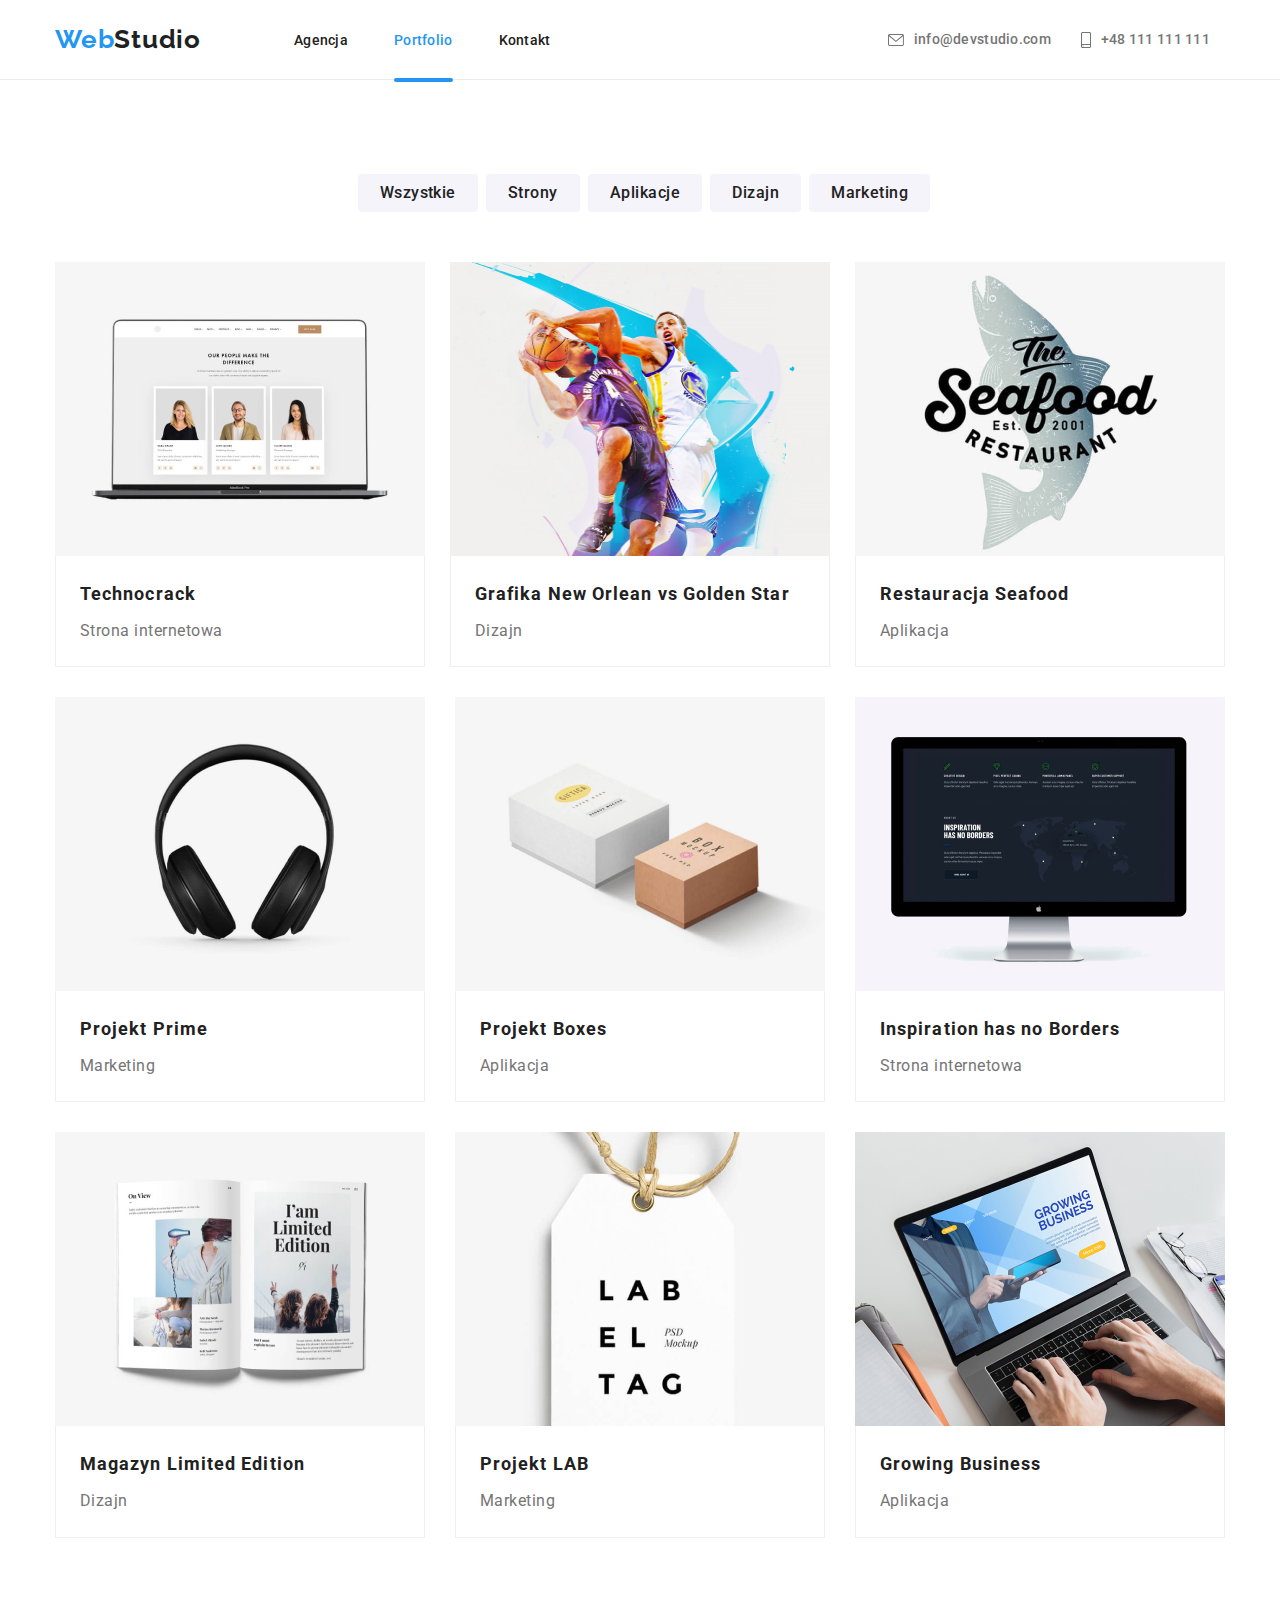
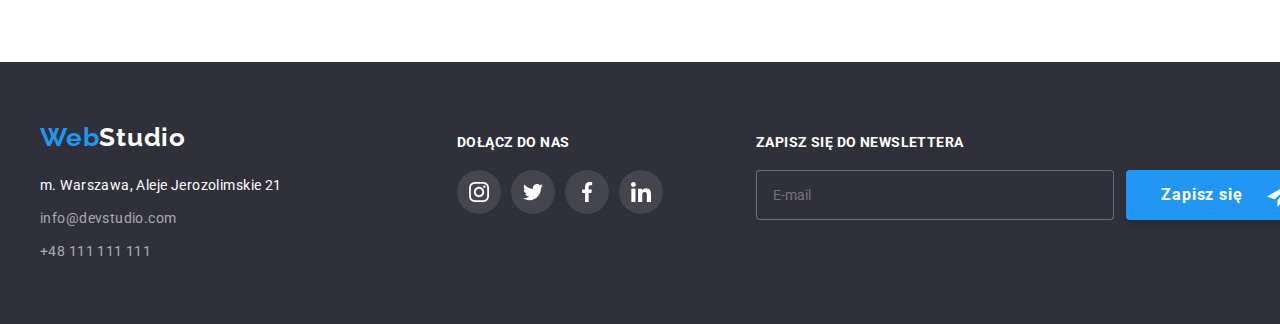
==== commit bd6b1b9a: "SASS Struktura" ====
--- a/portfolio.html
+++ b/portfolio.html
@@ -10,7 +10,7 @@
       content="Efektywne rozwiązania dla Waszego biznesu"
     />
     <link rel="stylesheet" href="css/mordern-normalize.css" />
-    <link rel="stylesheet" href="css/styles.css" />
+    <link rel="stylesheet" href="./css/main.min.css"/>
     <link rel="preconnect" href="https://fonts.googleapis.com" />
     <link rel="preconnect" href="https://fonts.gstatic.com" crossorigin />
     <link
@@ -23,7 +23,7 @@
   <body class="body">
     <!---- ======= H E A D E R ======= -->
 
-    <header class="body-header">
+    <header class="header">
       <div class="contanier">
           <a href="./index.html" class="logo logo--right logo--light-theme">
             <span class="logo__accent-text">Web</span><span>Studio</span>
@@ -241,51 +241,51 @@
 
     <!---- ======= F O O T E R ======= -->
 
-    <footer class="footer">
+      <footer class="footer">
       <div class="footer__contanier footer__contanier--space-around contanier">
-        <div class="footer__adress__contanier footer__adress__contanier--right">
+        <div class="adress adress--right">
          <a href="./index.html" class="logo logo--dark-theme link">
             <span class="logo__accent-text">Web</span><span>Studio</span>
          </a>
-        <address class="footer__adress footer__adress--top">m. Warszawa, Aleje Jerozolimskie 21
+        <address class="adress adress--top">m. Warszawa, Aleje Jerozolimskie 21
         </address>
         <address>
           <ul class="list">
-            <li class="footer__adress__item footer__adress__item--top">
-              <a href="mailto:info@devstudio.com" class="footer__adress__link link">info@devstudio.com</a>
-            </li>
-            <li class="footer__adress__item footer__adress__item--top">
-              <a href="tel:+48111111111" class="footer__adress__link link">+48 111 111 111</a>
+            <li class="adress adress__item--top">
+              <a href="mailto:info@devstudio.com" class="adress__link link">info@devstudio.com</a>
+            </li>
+            <li class="adress__item adress__item--top">
+              <a href="tel:+48111111111" class="adress__link link">+48 111 111 111</a>
             </li>
           </ul>
         </address>
         </div>
-        <div class="footer-social__contanier">
-          <h2 class="footer-social__head footer-social__head--top">DOŁĄCZ DO NAS</h2>
-          <ul class="footer-social__list footer-social__list--top list">
-            <li class="footer-social__item">
-              <a class="footer-social__link footer-social__item--right link">
-              <svg class="footer-social__icon" width="20" height="20">
+        <div class="social__contanier">
+          <h2 class="social__head social__head--top">DOŁĄCZ DO NAS</h2>
+          <ul class="social__list social__list--top list">
+            <li class="social__item">
+              <a class="social__link social__item--right link">
+              <svg class="social__icon" width="20" height="20">
                 <use href="./images/icons.svg#icon-instagram"></use>
               </svg>
               </a>
             </li>
-            <li class="footer-social__item footer-social__item--right">
-              <a class="footer-social__link link">
-              <svg class="footer-social__icon" width="20" height="20">
+            <li class="social__item social__item--right">
+              <a class="social__link link">
+              <svg class="social__icon" width="20" height="20">
                 <use href="./images/icons.svg#icon-twitter"></use>
               </svg>
               </a>
             </li>
-            <li class="footer-social__item footer-social__item--right">
-              <a class="footer-social__link link">
-              <svg class="footer-social__icon" width="20" height="20">
+            <li class="social__item social__item--right">
+              <a class="social__link link">
+              <svg class="social__icon" width="20" height="20">
                 <use href="./images/icons.svg#icon-facebook"></use>
               </svg>
               </a>
             </li>
-            <li class="footer-social__item">
-              <a class="footer-social__link link">
+            <li class="social__item">
+              <a class="social__link link">
               <svg width="20" height="20">
                 <use href="./images/icons.svg#icon-linkedin"></use>
               </svg>
--- a/css/main.min.css
+++ b/css/main.min.css
@@ -0,0 +1 @@
+.visually-hidden{position:absolute !important;clip:rect(1px 1px 1px 1px);clip:rect(1px, 1px, 1px, 1px);padding:0 !important;border:0 !important;height:1px !important;width:1px !important;overflow:hidden}.is-hidden{opacity:0;visibility:hidden;pointer-events:none}:root{--brand-main-color: #2196f3;--brand-second-color: #ffffff;--brand-third-color: #2f303a;--background-first-color: #f5f4fa;--text-main-color: #212121;--text-second-color: #ffffff;--text-third-color: #757575;--text-link-color: #757575;--vector-team-color: #afb1b8;--main-font: "Roboto", "Raleway", sans-serif;--transition: 250ms cubic-bezier(0.4, 0, 0.2, 1)}.body{font-family:var(--main-font);color:var(--text-main-color);font-size:14px}h1,h2,h3,h4,h5,h6{margin:0;padding:0}ul,ol{margin:0;padding:0}p{margin:0;padding:0}img{display:block}address{line-height:1.71em}input:focus,textarea:focus{outline:none}.list{list-style:none}.link{color:var(--text-main-color);font-weight:500;text-decoration:none}.contanier{display:flex;align-items:center;width:1200px;margin:0 auto;padding-left:15px;padding-right:15px}.section{padding-top:94px;padding-bottom:94px}.logo{font-family:"Raleway";text-decoration:none;font-style:normal;font-weight:700;font-size:26px;line-height:1.17em;letter-spacing:.03em}.logo__accent-text{color:var(--brand-main-color)}.logo--light-theme{color:var(--text-main-color)}.logo--dark-theme{color:var(--text-second-color)}.logo--right{margin-right:93px}.button{background-color:var(--brand-main-color);color:var(--text-second-color);font-size:16px;width:200px;font-weight:500;border:none;text-align:center;cursor:pointer;border-radius:4px;line-height:1.6em;font-family:inherit;white-space:nowrap}.navigation{display:flex}.navigation__item{font-size:14px;font-weight:500;line-height:16px;letter-spacing:.02em;color:var(--text-main-color)}.navigation__item--right{margin-right:46px}.navigation__link{position:relative;transition:var(--transition);transition-property:color}.navigation__link--active,.navigation__link:active,.navigation__link:focus,.navigation__link:hover{color:var(--brand-main-color)}.navigation__link--active::after{content:"";font-size:14px;font-weight:500;line-height:16px;letter-spacing:.02em;border-top:4px solid var(--brand-main-color);border-radius:2px;width:100%;top:46px;left:0;display:block;position:absolute}.contact{display:flex;flex-wrap:wrap;align-items:center}.contact--left{margin-left:auto}.contact--right{margin-right:15px}.contact__item{display:flex;align-items:center}.contact__item--right{margin-right:30px}.contact__link{font-size:14px;font-weight:500;line-height:1.17em;letter-spacing:.02em;color:var(--text-link-color);fill:var(--text-link-color);display:flex;align-items:center;transition:var(--transition);transition-property:color,fill}.contact__link:active,.contact__link:focus,.contact__link:hover{color:var(--brand-main-color);fill:var(--brand-main-color)}.contact__icon{margin-right:10px;cursor:pointer;fill:currentColor}.banner__background{background-image:linear-gradient(rgba(47, 48, 58, 0.4), rgba(47, 48, 58, 0.4), rgba(47, 48, 58, 0.4), rgba(47, 48, 58, 0.4)),url("../images/background/backgroundteam.png");min-height:600px;background-size:1600px;background-repeat:no-repeat;background-position:center;display:flex;flex-direction:column;justify-content:center}.banner__contanier{display:flex;flex-direction:column}.banner__tittle{font-size:44px;font-weight:900;font-style:normal;line-height:1.36em;letter-spacing:.06em;text-align:center;color:var(--text-second-color);width:696px}.banner__tittle--bottom{margin-bottom:30px}.banner__button{width:200px;height:50px;justify-content:space-evenly;letter-spacing:.06em}.block-images__list{display:flex;justify-content:space-between}.block-images__list--bottom{margin-bottom:30px}.block-images__contanier{width:270px;background-color:var(--background-first-color);display:flex;justify-content:center}.block-images__contanier--right{margin-right:30px}.block-images__image{margin:25px 0 25px 0}.block-text__list{display:flex;align-items:center;justify-content:space-between}.block-text__item--right{margin-right:30px}.block-text__head{font-size:14px;font-weight:700;line-height:1.17em;letter-spacing:.03em;color:var(--text-main-color)}.block-text__head--bottom{margin-bottom:10px}.block-text__post{font-size:14px;line-height:1.71em;letter-spacing:.03em;max-width:270px;color:var(--text-third-color)}.works-section--top{padding-top:0}.works-section__contanier{display:flex;flex-direction:column}.works-section__head{text-align:center;font-size:36px;font-weight:700;line-height:1.17em;letter-spacing:.03em}.works-section__head--bottom{margin-bottom:50px}.works-section_list{display:flex;justify-content:space-between;align-items:center}.works-section__item{position:relative}.works-section__item--right{margin-right:30px}.works-section__overlay{display:flex;justify-content:space-around;align-items:center;font-weight:700;line-height:1.17em;width:370px;height:70px;background-color:rgba(47,48,58,.8);position:absolute;top:76%;color:var(--text-second-color);letter-spacing:.03em}.team-section__contanier{display:flex;flex-direction:column}.team-section__background{background-color:var(--background-first-color)}.team-section__head{text-align:center;font-size:36px;font-weight:700;line-height:1.17em;letter-spacing:.03em}.team-section__head--bottom{margin-bottom:50px}.team-section__list{display:flex;justify-content:space-between;align-items:center}.team-section__item{background-color:var(--brand-second-color);box-shadow:0px 1px 3px rgba(0,0,0,.12),0px 1px 1px rgba(0,0,0,.14),0px 2px 1px rgba(0,0,0,.2);border-radius:0px 0px 4px 4px}.team-section__item--right{margin-right:30px}.team-section__post-head{font-size:16px;font-weight:500;line-height:1.17em;letter-spacing:.03em;text-align:center}.team-section__post-head--top{margin-top:30px}.team-section__post{font-size:16px;color:var(--text-third-color);line-height:1.17em;letter-spacing:.03em;text-align:center}.team-section__post--top{margin-top:10px}.team-section__social-list{display:flex;align-items:center;justify-content:space-around}.team-section__social-list--space-around{margin-bottom:30px;margin-left:32px;margin-right:32px;margin-top:16px}.team-section__social-link{display:flex;width:44px;height:44px;border-radius:50%;justify-content:center;align-items:center;cursor:pointer;fill:var(--vector-team-color);transition:var(--transition);transition-property:background-color,fill}.team-section__social-link:active,.team-section__social-link:focus,.team-section__social-link:hover{background-color:var(--brand-main-color);fill:var(--brand-second-color)}.clients-section__contanier{display:flex;flex-direction:column}.clients-section__head{text-align:center;font-size:36px;font-weight:700;line-height:1.17em;letter-spacing:.03em}.clients-section__head--bottom{margin-bottom:50px}.clients-section__list{display:flex;justify-content:space-between}.clients-section__icon{display:flex;fill:var(--vector-team-color);transition:var(--transition);transition-property:fill}.clients-section__item{display:flex;align-items:center;justify-content:center;width:170px;height:92px;border:1px solid #afb1b8;border-radius:4px;transition:var(--transition);transition-property:border-color}.clients-section__item--right{margin-right:30px}.clients-section__item:active,.clients-section__item:hover,.clients-section__item:focus{border-color:var(--brand-main-color);cursor:pointer}.clients-section__item:active svg,.clients-section__item:hover svg,.clients-section__item:focus svg{fill:var(--brand-main-color);cursor:pointer}.buttons-section--bottom{padding-bottom:50px}.buttons__list{display:flex;justify-content:center}.buttons__button{background-color:var(--background-first-color);color:var(--text-main-color);width:auto;letter-spacing:.03em;display:flex;justify-content:center;text-align:center;margin-left:8px;padding:6px 22px 6px 22px;transition:var(--transition);transition-property:color,background,box-shadow}.buttons__button:active,.buttons__button:focus,.buttons__button:hover{background-color:var(--brand-main-color);color:var(--text-second-color);box-shadow:0px 3px 1px rgba(0,0,0,.1),0px 1px 2px rgba(0,0,0,.08),0px 2px 2px rgba(0,0,0,.12);border-radius:4px}.portfolio-section--top{padding-top:0px}.portfolio-section__list{display:flex;flex-wrap:wrap;justify-content:space-between;align-items:center}.portfolio-section__item{position:relative;overflow:hidden;transition:var(--transition);transition-property:box-shadow}.portfolio-section__item--bottom{margin-bottom:30px}.portfolio-section__item:active,.portfolio-section__item:focus,.portfolio-section__item:hover{box-shadow:0px 1px 1px rgba(0,0,0,.12),0px 4px 4px rgba(0,0,0,.06),1px 4px 6px rgba(0,0,0,.16);cursor:pointer;transition:var(--transition);transition-property:box-shadow}.portfolio-section__item:hover .portfolio-section__overlay{transform:translateY(0);transition:var(--transition);transition-property:transform}.portfolio-section__overlay{position:absolute;width:100%;height:100%;top:0;left:0;background-color:rgba(33,150,243,.9);transform:translateY(100%);transition:var(--transition);transition-property:transform}.portfolio-section__overlay-text{position:absolute;font-size:18px;font-weight:400;line-height:1.55em;letter-spacing:.03em;color:var(--text-second-color);margin:49px 45px 49px 24px}.portfolio-section__contanier{position:relative;background:var(--brand-second-color);border-right:1px solid #eee;border-bottom:1px solid #eee;border-left:1px solid #eee;border-top:0;padding-top:20px}.portfolio-section__contanier--top{padding-top:20px}.portfolio-section__title{font-size:18px;font-weight:700;line-height:2em;letter-spacing:.06em;margin:0 24px 0 24px}.portfolio-section__text{color:var(--text-third-color);font-size:16px;font-weight:400;line-height:1.9em;letter-spacing:.03em;margin:4px 24px 20px 24px}.newsletter{display:flex;flex-direction:column;align-items:flex-start}.newsletter--top{margin-top:12px}.newsletter--left{margin-left:78px}.newsletter__header{color:var(--text-second-color);font-style:var(--main-font);display:inline-flex;font-size:14px;font-weight:700;line-height:1.17em;letter-spacing:.03em}.newsletter__form{display:flex}.newsletter__form--top{margin-top:20px}.newsletter__email{color:var(--text-third-color);width:358px;height:50px;padding:15px 15px 15px 16px;margin-right:12px;background-color:#2f303a;border:1px solid rgba(255,255,255,.3);border-radius:4px}.newsletter__button{width:200px;height:50px;display:flex;justify-content:center;align-items:center;background-color:var(--brand-main-color);box-shadow:0px 4px 4px rgba(0,0,0,.15);border:none;border-radius:4px;color:var(--text-second-color);font-size:16px;font-weight:700;line-height:1.87em;letter-spacing:.06em;cursor:pointer}.newsletter__button__text{font-size:16px;font-weight:700;line-height:1.87em;letter-spacing:.06em}.newsletter__icon--left{margin-left:24px}.backdrop{position:fixed;left:0;top:0;width:100%;height:100%;background-color:rgba(0,0,0,.2);transition:opacity var(--transition),visibility var(--transition);transition-property:visibility,opacity}.modal{position:absolute;left:50%;top:50%;transform:translate(-50%, -50%);width:528px;min-height:581px;background-color:var(--brand-second-color)}.modal__close-btn{position:absolute;top:8px;right:8px;width:30px;height:30px;border:1px solid rgba(0,0,0,.1);background-color:var(--brand-second-color);border-radius:50%;cursor:pointer}.modal__close-btn__icon{position:absolute;top:50%;left:50%;transform:translate(-50%, -50%)}.modal__head{font-size:20px;line-height:23px;letter-spacing:.03em;margin:40px 0 2px 0;text-align:center}.form{display:flex;flex-direction:column;text-align:left;margin-left:40px;margin-right:40px;position:relative}.form__icon{position:absolute;left:12px}.form__label{display:block;font-size:12px;line-height:1.17em;font-weight:400;letter-spacing:.01em;color:var(--text-color3);margin-top:10px;transition:var(--transition);transition-property:fill}.form__label:focus-within{fill:var(--brand-main-color)}.form__input{display:block;margin-top:4px;border:1px solid rgba(33,33,33,.2);border-radius:4px;width:100%;height:40px;padding:12px 12px 12px 42px;transition:var(--transition);transition-property:border}.form__input:focus-within{outline:none;border:1px solid #2196f3;border-radius:4px}.form__textarea{resize:none;width:100%;margin-top:4px;padding:12px 16px 12px 16px;border:1px solid rgba(33,33,33,.2);border-radius:4px;transition:var(--transition);transition-property:border}.form__textarea::placeholder{color:rgba(117,117,117,.5)}.form__textarea:focus-within{outline:none;border:1px solid #2196f3;border-radius:4px}.form__button{font-size:16px;font-weight:700;letter-spacing:.06em;line-height:1.87em;width:200px;height:50px;margin:auto;margin-top:30px;border-radius:4px;transition:var(--transition);transition-property:box-shadow}.form__button:focus,.form__button:hover,.form__button:active{box-shadow:0px 4px 4px rgba(0,0,0,.15)}.consent{font-size:14px;font-weight:400;line-height:1.71em;letter-spacing:.03em;display:flex;justify-content:center;align-content:space-between;align-items:center;margin-top:20px}.consent__label{font-size:14px;font-weight:400;letter-spacing:.03em;line-height:1.71em;cursor:pointer}.consent__label::before{font-size:14px;display:inline-block;content:"";width:16px;height:16px;border:2px solid var(--text-main-color);border-radius:3px}.consent__input:checked+.consent__label::before{background-color:var(--brand-main-color);border:none;background-image:url(../images/icon-check.svg);background-size:16px 16px;background-repeat:no-repeat;background-position:center,center}.adress--right{margin-right:171px}.adress{width:246px;font-size:14px;font-style:normal;color:var(--text-second-color);line-height:1.71em;letter-spacing:.03em}.adress--top{margin-top:20px}.adress__item--top{margin-top:9px}.adress__link{font-size:14px;font-style:normal;color:rgba(255,255,255,.6);font-weight:400;line-height:1.71em;letter-spacing:.03em;transition:var(--transition);transition-property:color}.adress__link:active,.adress__link:focus,.adress__link:hover{color:var(--brand-main-color)}.social__contanier{display:flex;flex-direction:column}.social__head{font-size:14px;font-weight:700;line-height:1.17em;letter-spacing:.03em;color:var(--text-second-color)}.social__head--top{margin-top:12px}.social__list{display:flex}.social__list--top{margin-top:20px}.social__item--right{margin-right:10px}.social__link{display:flex;width:44px;height:44px;border-radius:50%;justify-content:center;align-items:center;cursor:pointer;fill:var(--text-second-color);background-color:rgba(255,255,255,.1019607843);transition:var(--transition);transition-property:background-color}.social__link:active,.social__link:focus,.social__link:hover{background-color:var(--brand-main-color)}.header{border-bottom:1px solid #ececec;display:flex;min-height:80px}.footer{background-color:var(--brand-third-color)}.footer__contanier{display:flex;align-items:flex-start}.footer__contanier--space-around{padding:60px 0 60px 0}/*# sourceMappingURL=main.min.css.map */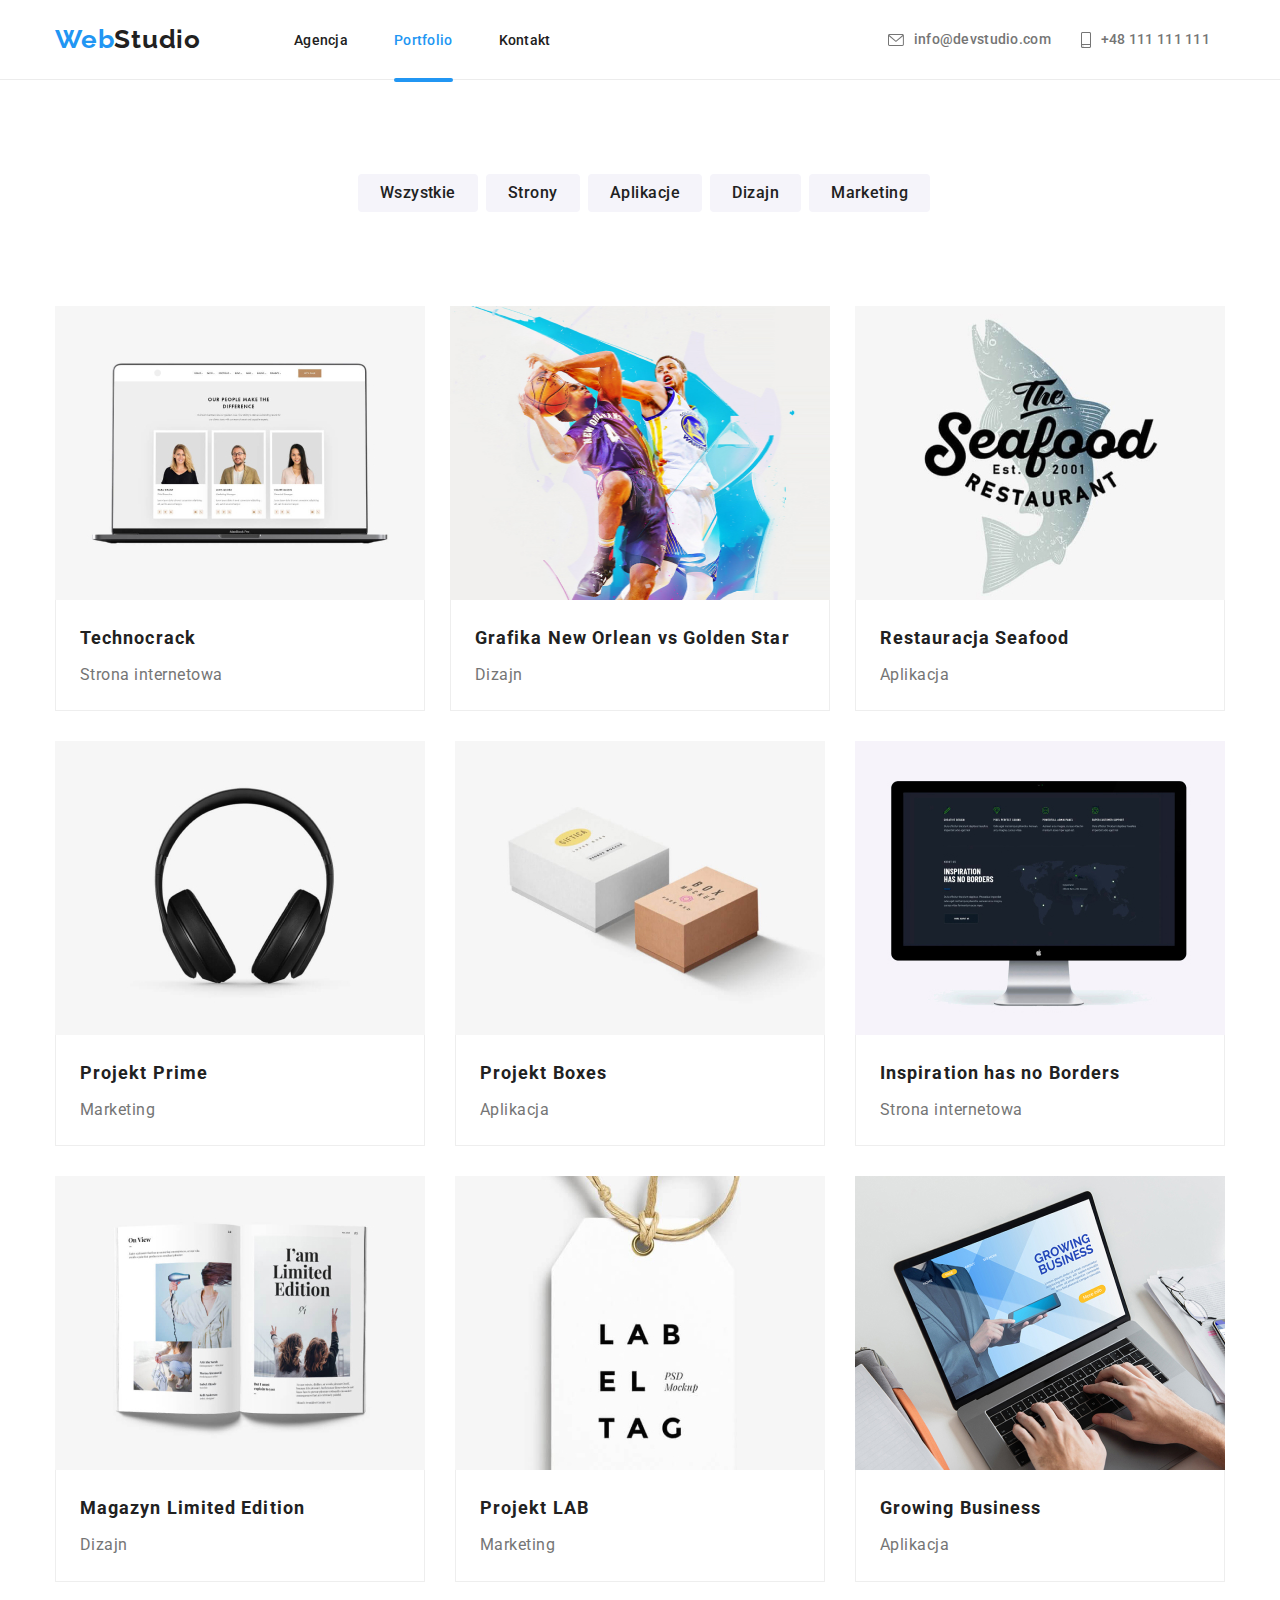
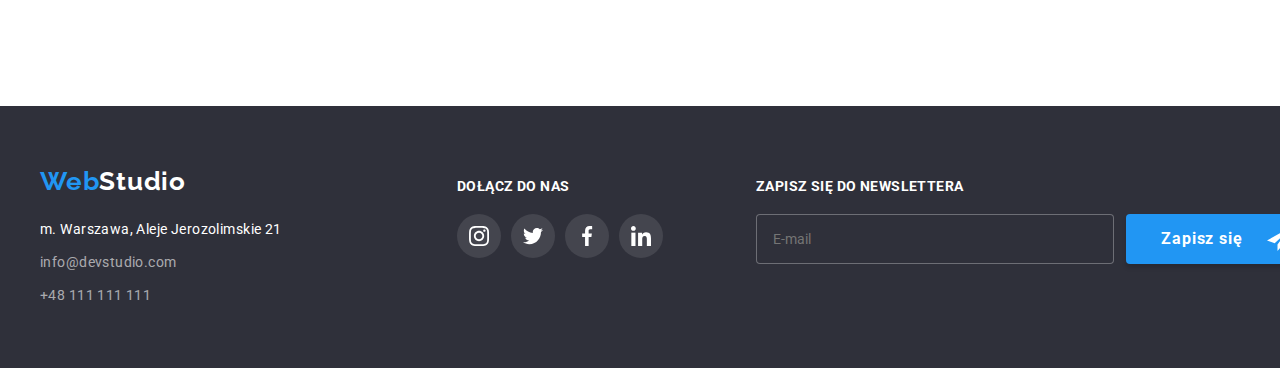
==== commit f07dacf3: "SASS zagnieżdżanie -END" ====
--- a/portfolio.html
+++ b/portfolio.html
@@ -63,7 +63,7 @@
     <main>
       <!---- ======= P O R T F O L I O  B U T T O N S ======= -->
 
-      <section class="buttons-section buttons-section--bottom section">
+      <section class="buttons buttons-section--bottom section">
         <ul class="buttons__list list">
           <li>
             <button class="buttons__button button" type="button">
@@ -106,7 +106,7 @@
                 height="294"
               />
               <div class="portfolio-section__overlay">
-                <p class="portfolio-section__overlay-text">Technocrack jest popularną platformą wykorzystywaną do rozpowszechniania koronawirusa. Firmy wykorzystują tę platformę do celów szpiegowskich i ataków na niezabezpieczone serwery konkurencji</p>
+                <p class="portfolio-section__overlay__text">Technocrack jest popularną platformą wykorzystywaną do rozpowszechniania koronawirusa. Firmy wykorzystują tę platformę do celów szpiegowskich i ataków na niezabezpieczone serwery konkurencji</p>
               </div>
               <div class="portfolio-section__contanier portfolio-section__contanier--top">
                 <h3 class="portfolio-section__title">Technocrack</h3>
@@ -122,7 +122,7 @@
                 
               />
               <div class="portfolio-section__overlay">
-                <p class="portfolio-section__overlay-text">Technocrack jest popularną platformą wykorzystywaną do rozpowszechniania koronawirusa. Firmy wykorzystują tę platformę do celów szpiegowskich i ataków na niezabezpieczone serwery konkurencji</p>
+                <p class="portfolio-section__overlay__text">Technocrack jest popularną platformą wykorzystywaną do rozpowszechniania koronawirusa. Firmy wykorzystują tę platformę do celów szpiegowskich i ataków na niezabezpieczone serwery konkurencji</p>
               </div>
               <div class="portfolio-section__contanier portfolio-section__contanier--top">
                 <h3 class="portfolio-section__title">Grafika New Orlean vs Golden Star</h3>
@@ -137,7 +137,7 @@
                 height="294"
               />
               <div class="portfolio-section__overlay">
-                <p class="portfolio-section__overlay-text">Technocrack jest popularną platformą wykorzystywaną do rozpowszechniania koronawirusa. Firmy wykorzystują tę platformę do celów szpiegowskich i ataków na niezabezpieczone serwery konkurencji</p>
+                <p class="portfolio-section__overlay__text">Technocrack jest popularną platformą wykorzystywaną do rozpowszechniania koronawirusa. Firmy wykorzystują tę platformę do celów szpiegowskich i ataków na niezabezpieczone serwery konkurencji</p>
               </div>
               <div class="portfolio-section__contanier portfolio-section__contanier--top">
                 <h3 class="portfolio-section__title">Restauracja Seafood</h3>
@@ -152,7 +152,7 @@
                 height="294"
               />
               <div class="portfolio-section__overlay">
-                <p class="portfolio-section__overlay-text">Technocrack jest popularną platformą wykorzystywaną do rozpowszechniania koronawirusa. Firmy wykorzystują tę platformę do celów szpiegowskich i ataków na niezabezpieczone serwery konkurencji</p>
+                <p class="portfolio-section__overlay__text">Technocrack jest popularną platformą wykorzystywaną do rozpowszechniania koronawirusa. Firmy wykorzystują tę platformę do celów szpiegowskich i ataków na niezabezpieczone serwery konkurencji</p>
               </div>
               <div class="portfolio-section__contanier portfolio-section__contanier--top">
                 <h3 class="portfolio-section__title">Projekt Prime</h3>
@@ -167,7 +167,7 @@
                 height="294"
               />
               <div class="portfolio-section__overlay">
-                <p class="portfolio-section__overlay-text">Technocrack jest popularną platformą wykorzystywaną do rozpowszechniania koronawirusa. Firmy wykorzystują tę platformę do celów szpiegowskich i ataków na niezabezpieczone serwery konkurencji</p>
+                <p class="portfolio-section__overlay__">Technocrack jest popularną platformą wykorzystywaną do rozpowszechniania koronawirusa. Firmy wykorzystują tę platformę do celów szpiegowskich i ataków na niezabezpieczone serwery konkurencji</p>
               </div>
               <div class="portfolio-section__contanier portfolio-section__contanier--top">
                 <h3 class="portfolio-section__title">Projekt Boxes</h3>
@@ -182,7 +182,7 @@
                 height="294"
               />
               <div class="portfolio-section__overlay">
-                <p class="portfolio-section__overlay-text">Technocrack jest popularną platformą wykorzystywaną do rozpowszechniania koronawirusa. Firmy wykorzystują tę platformę do celów szpiegowskich i ataków na niezabezpieczone serwery konkurencji</p>
+                <p class="portfolio-section__overlay__text">Technocrack jest popularną platformą wykorzystywaną do rozpowszechniania koronawirusa. Firmy wykorzystują tę platformę do celów szpiegowskich i ataków na niezabezpieczone serwery konkurencji</p>
               </div>
               <div class="portfolio-section__contanier portfolio-section__contanier--top">
                 <h3 class="portfolio-section__title">Inspiration has no Borders</h3>
@@ -197,7 +197,7 @@
                 height="294"
               />
               <div class="portfolio-section__overlay">
-                <p class="portfolio-section__overlay-text">Technocrack jest popularną platformą wykorzystywaną do rozpowszechniania koronawirusa. Firmy wykorzystują tę platformę do celów szpiegowskich i ataków na niezabezpieczone serwery konkurencji</p>
+                <p class="portfolio-section__overlay__text">Technocrack jest popularną platformą wykorzystywaną do rozpowszechniania koronawirusa. Firmy wykorzystują tę platformę do celów szpiegowskich i ataków na niezabezpieczone serwery konkurencji</p>
               </div>
               <div class="portfolio-section__contanier portfolio-section__contanier--top">
                 <h3 class="portfolio-section__title">Magazyn Limited Edition</h3>
@@ -212,7 +212,7 @@
                 height="294"
               />
               <div class="portfolio-section__overlay">
-                <p class="portfolio-section__overlay-text">Technocrack jest popularną platformą wykorzystywaną do rozpowszechniania koronawirusa. Firmy wykorzystują tę platformę do celów szpiegowskich i ataków na niezabezpieczone serwery konkurencji</p>
+                <p class="portfolio-section__overlay__text">Technocrack jest popularną platformą wykorzystywaną do rozpowszechniania koronawirusa. Firmy wykorzystują tę platformę do celów szpiegowskich i ataków na niezabezpieczone serwery konkurencji</p>
               </div>
               <div class="portfolio-section__contanier portfolio-section__contanier--top">
                 <h3 class="portfolio-section__title">Projekt LAB</h3>
@@ -227,7 +227,7 @@
                 height="294"
               />
               <div class="portfolio-section__overlay">
-                <p class="portfolio-section__overlay-text">Technocrack jest popularną platformą wykorzystywaną do rozpowszechniania koronawirusa. Firmy wykorzystują tę platformę do celów szpiegowskich i ataków na niezabezpieczone serwery konkurencji</p>
+                <p class="portfolio-section__overlay__text">Technocrack jest popularną platformą wykorzystywaną do rozpowszechniania koronawirusa. Firmy wykorzystują tę platformę do celów szpiegowskich i ataków na niezabezpieczone serwery konkurencji</p>
               </div>
               <div class="portfolio-section__contanier ">
                 <h3 class="portfolio-section__title">Growing Business</h3>
--- a/css/main.min.css
+++ b/css/main.min.css
@@ -1 +1 @@
-.visually-hidden{position:absolute !important;clip:rect(1px 1px 1px 1px);clip:rect(1px, 1px, 1px, 1px);padding:0 !important;border:0 !important;height:1px !important;width:1px !important;overflow:hidden}.is-hidden{opacity:0;visibility:hidden;pointer-events:none}:root{--brand-main-color: #2196f3;--brand-second-color: #ffffff;--brand-third-color: #2f303a;--background-first-color: #f5f4fa;--text-main-color: #212121;--text-second-color: #ffffff;--text-third-color: #757575;--text-link-color: #757575;--vector-team-color: #afb1b8;--main-font: "Roboto", "Raleway", sans-serif;--transition: 250ms cubic-bezier(0.4, 0, 0.2, 1)}.body{font-family:var(--main-font);color:var(--text-main-color);font-size:14px}h1,h2,h3,h4,h5,h6{margin:0;padding:0}ul,ol{margin:0;padding:0}p{margin:0;padding:0}img{display:block}address{line-height:1.71em}input:focus,textarea:focus{outline:none}.list{list-style:none}.link{color:var(--text-main-color);font-weight:500;text-decoration:none}.contanier{display:flex;align-items:center;width:1200px;margin:0 auto;padding-left:15px;padding-right:15px}.section{padding-top:94px;padding-bottom:94px}.logo{font-family:"Raleway";text-decoration:none;font-style:normal;font-weight:700;font-size:26px;line-height:1.17em;letter-spacing:.03em}.logo__accent-text{color:var(--brand-main-color)}.logo--light-theme{color:var(--text-main-color)}.logo--dark-theme{color:var(--text-second-color)}.logo--right{margin-right:93px}.button{background-color:var(--brand-main-color);color:var(--text-second-color);font-size:16px;width:200px;font-weight:500;border:none;text-align:center;cursor:pointer;border-radius:4px;line-height:1.6em;font-family:inherit;white-space:nowrap}.navigation{display:flex}.navigation__item{font-size:14px;font-weight:500;line-height:16px;letter-spacing:.02em;color:var(--text-main-color)}.navigation__item--right{margin-right:46px}.navigation__link{position:relative;transition:var(--transition);transition-property:color}.navigation__link--active,.navigation__link:active,.navigation__link:focus,.navigation__link:hover{color:var(--brand-main-color)}.navigation__link--active::after{content:"";font-size:14px;font-weight:500;line-height:16px;letter-spacing:.02em;border-top:4px solid var(--brand-main-color);border-radius:2px;width:100%;top:46px;left:0;display:block;position:absolute}.contact{display:flex;flex-wrap:wrap;align-items:center}.contact--left{margin-left:auto}.contact--right{margin-right:15px}.contact__item{display:flex;align-items:center}.contact__item--right{margin-right:30px}.contact__link{font-size:14px;font-weight:500;line-height:1.17em;letter-spacing:.02em;color:var(--text-link-color);fill:var(--text-link-color);display:flex;align-items:center;transition:var(--transition);transition-property:color,fill}.contact__link:active,.contact__link:focus,.contact__link:hover{color:var(--brand-main-color);fill:var(--brand-main-color)}.contact__icon{margin-right:10px;cursor:pointer;fill:currentColor}.banner__background{background-image:linear-gradient(rgba(47, 48, 58, 0.4), rgba(47, 48, 58, 0.4), rgba(47, 48, 58, 0.4), rgba(47, 48, 58, 0.4)),url("../images/background/backgroundteam.png");min-height:600px;background-size:1600px;background-repeat:no-repeat;background-position:center;display:flex;flex-direction:column;justify-content:center}.banner__contanier{display:flex;flex-direction:column}.banner__tittle{font-size:44px;font-weight:900;font-style:normal;line-height:1.36em;letter-spacing:.06em;text-align:center;color:var(--text-second-color);width:696px}.banner__tittle--bottom{margin-bottom:30px}.banner__button{width:200px;height:50px;justify-content:space-evenly;letter-spacing:.06em}.block-images__list{display:flex;justify-content:space-between}.block-images__list--bottom{margin-bottom:30px}.block-images__contanier{width:270px;background-color:var(--background-first-color);display:flex;justify-content:center}.block-images__contanier--right{margin-right:30px}.block-images__image{margin:25px 0 25px 0}.block-text__list{display:flex;align-items:center;justify-content:space-between}.block-text__item--right{margin-right:30px}.block-text__head{font-size:14px;font-weight:700;line-height:1.17em;letter-spacing:.03em;color:var(--text-main-color)}.block-text__head--bottom{margin-bottom:10px}.block-text__post{font-size:14px;line-height:1.71em;letter-spacing:.03em;max-width:270px;color:var(--text-third-color)}.works-section--top{padding-top:0}.works-section__contanier{display:flex;flex-direction:column}.works-section__head{text-align:center;font-size:36px;font-weight:700;line-height:1.17em;letter-spacing:.03em}.works-section__head--bottom{margin-bottom:50px}.works-section_list{display:flex;justify-content:space-between;align-items:center}.works-section__item{position:relative}.works-section__item--right{margin-right:30px}.works-section__overlay{display:flex;justify-content:space-around;align-items:center;font-weight:700;line-height:1.17em;width:370px;height:70px;background-color:rgba(47,48,58,.8);position:absolute;top:76%;color:var(--text-second-color);letter-spacing:.03em}.team-section__contanier{display:flex;flex-direction:column}.team-section__background{background-color:var(--background-first-color)}.team-section__head{text-align:center;font-size:36px;font-weight:700;line-height:1.17em;letter-spacing:.03em}.team-section__head--bottom{margin-bottom:50px}.team-section__list{display:flex;justify-content:space-between;align-items:center}.team-section__item{background-color:var(--brand-second-color);box-shadow:0px 1px 3px rgba(0,0,0,.12),0px 1px 1px rgba(0,0,0,.14),0px 2px 1px rgba(0,0,0,.2);border-radius:0px 0px 4px 4px}.team-section__item--right{margin-right:30px}.team-section__post-head{font-size:16px;font-weight:500;line-height:1.17em;letter-spacing:.03em;text-align:center}.team-section__post-head--top{margin-top:30px}.team-section__post{font-size:16px;color:var(--text-third-color);line-height:1.17em;letter-spacing:.03em;text-align:center}.team-section__post--top{margin-top:10px}.team-section__social-list{display:flex;align-items:center;justify-content:space-around}.team-section__social-list--space-around{margin-bottom:30px;margin-left:32px;margin-right:32px;margin-top:16px}.team-section__social-link{display:flex;width:44px;height:44px;border-radius:50%;justify-content:center;align-items:center;cursor:pointer;fill:var(--vector-team-color);transition:var(--transition);transition-property:background-color,fill}.team-section__social-link:active,.team-section__social-link:focus,.team-section__social-link:hover{background-color:var(--brand-main-color);fill:var(--brand-second-color)}.clients-section__contanier{display:flex;flex-direction:column}.clients-section__head{text-align:center;font-size:36px;font-weight:700;line-height:1.17em;letter-spacing:.03em}.clients-section__head--bottom{margin-bottom:50px}.clients-section__list{display:flex;justify-content:space-between}.clients-section__icon{display:flex;fill:var(--vector-team-color);transition:var(--transition);transition-property:fill}.clients-section__item{display:flex;align-items:center;justify-content:center;width:170px;height:92px;border:1px solid #afb1b8;border-radius:4px;transition:var(--transition);transition-property:border-color}.clients-section__item--right{margin-right:30px}.clients-section__item:active,.clients-section__item:hover,.clients-section__item:focus{border-color:var(--brand-main-color);cursor:pointer}.clients-section__item:active svg,.clients-section__item:hover svg,.clients-section__item:focus svg{fill:var(--brand-main-color);cursor:pointer}.buttons-section--bottom{padding-bottom:50px}.buttons__list{display:flex;justify-content:center}.buttons__button{background-color:var(--background-first-color);color:var(--text-main-color);width:auto;letter-spacing:.03em;display:flex;justify-content:center;text-align:center;margin-left:8px;padding:6px 22px 6px 22px;transition:var(--transition);transition-property:color,background,box-shadow}.buttons__button:active,.buttons__button:focus,.buttons__button:hover{background-color:var(--brand-main-color);color:var(--text-second-color);box-shadow:0px 3px 1px rgba(0,0,0,.1),0px 1px 2px rgba(0,0,0,.08),0px 2px 2px rgba(0,0,0,.12);border-radius:4px}.portfolio-section--top{padding-top:0px}.portfolio-section__list{display:flex;flex-wrap:wrap;justify-content:space-between;align-items:center}.portfolio-section__item{position:relative;overflow:hidden;transition:var(--transition);transition-property:box-shadow}.portfolio-section__item--bottom{margin-bottom:30px}.portfolio-section__item:active,.portfolio-section__item:focus,.portfolio-section__item:hover{box-shadow:0px 1px 1px rgba(0,0,0,.12),0px 4px 4px rgba(0,0,0,.06),1px 4px 6px rgba(0,0,0,.16);cursor:pointer;transition:var(--transition);transition-property:box-shadow}.portfolio-section__item:hover .portfolio-section__overlay{transform:translateY(0);transition:var(--transition);transition-property:transform}.portfolio-section__overlay{position:absolute;width:100%;height:100%;top:0;left:0;background-color:rgba(33,150,243,.9);transform:translateY(100%);transition:var(--transition);transition-property:transform}.portfolio-section__overlay-text{position:absolute;font-size:18px;font-weight:400;line-height:1.55em;letter-spacing:.03em;color:var(--text-second-color);margin:49px 45px 49px 24px}.portfolio-section__contanier{position:relative;background:var(--brand-second-color);border-right:1px solid #eee;border-bottom:1px solid #eee;border-left:1px solid #eee;border-top:0;padding-top:20px}.portfolio-section__contanier--top{padding-top:20px}.portfolio-section__title{font-size:18px;font-weight:700;line-height:2em;letter-spacing:.06em;margin:0 24px 0 24px}.portfolio-section__text{color:var(--text-third-color);font-size:16px;font-weight:400;line-height:1.9em;letter-spacing:.03em;margin:4px 24px 20px 24px}.newsletter{display:flex;flex-direction:column;align-items:flex-start}.newsletter--top{margin-top:12px}.newsletter--left{margin-left:78px}.newsletter__header{color:var(--text-second-color);font-style:var(--main-font);display:inline-flex;font-size:14px;font-weight:700;line-height:1.17em;letter-spacing:.03em}.newsletter__form{display:flex}.newsletter__form--top{margin-top:20px}.newsletter__email{color:var(--text-third-color);width:358px;height:50px;padding:15px 15px 15px 16px;margin-right:12px;background-color:#2f303a;border:1px solid rgba(255,255,255,.3);border-radius:4px}.newsletter__button{width:200px;height:50px;display:flex;justify-content:center;align-items:center;background-color:var(--brand-main-color);box-shadow:0px 4px 4px rgba(0,0,0,.15);border:none;border-radius:4px;color:var(--text-second-color);font-size:16px;font-weight:700;line-height:1.87em;letter-spacing:.06em;cursor:pointer}.newsletter__button__text{font-size:16px;font-weight:700;line-height:1.87em;letter-spacing:.06em}.newsletter__icon--left{margin-left:24px}.backdrop{position:fixed;left:0;top:0;width:100%;height:100%;background-color:rgba(0,0,0,.2);transition:opacity var(--transition),visibility var(--transition);transition-property:visibility,opacity}.modal{position:absolute;left:50%;top:50%;transform:translate(-50%, -50%);width:528px;min-height:581px;background-color:var(--brand-second-color)}.modal__close-btn{position:absolute;top:8px;right:8px;width:30px;height:30px;border:1px solid rgba(0,0,0,.1);background-color:var(--brand-second-color);border-radius:50%;cursor:pointer}.modal__close-btn__icon{position:absolute;top:50%;left:50%;transform:translate(-50%, -50%)}.modal__head{font-size:20px;line-height:23px;letter-spacing:.03em;margin:40px 0 2px 0;text-align:center}.form{display:flex;flex-direction:column;text-align:left;margin-left:40px;margin-right:40px;position:relative}.form__icon{position:absolute;left:12px}.form__label{display:block;font-size:12px;line-height:1.17em;font-weight:400;letter-spacing:.01em;color:var(--text-color3);margin-top:10px;transition:var(--transition);transition-property:fill}.form__label:focus-within{fill:var(--brand-main-color)}.form__input{display:block;margin-top:4px;border:1px solid rgba(33,33,33,.2);border-radius:4px;width:100%;height:40px;padding:12px 12px 12px 42px;transition:var(--transition);transition-property:border}.form__input:focus-within{outline:none;border:1px solid #2196f3;border-radius:4px}.form__textarea{resize:none;width:100%;margin-top:4px;padding:12px 16px 12px 16px;border:1px solid rgba(33,33,33,.2);border-radius:4px;transition:var(--transition);transition-property:border}.form__textarea::placeholder{color:rgba(117,117,117,.5)}.form__textarea:focus-within{outline:none;border:1px solid #2196f3;border-radius:4px}.form__button{font-size:16px;font-weight:700;letter-spacing:.06em;line-height:1.87em;width:200px;height:50px;margin:auto;margin-top:30px;border-radius:4px;transition:var(--transition);transition-property:box-shadow}.form__button:focus,.form__button:hover,.form__button:active{box-shadow:0px 4px 4px rgba(0,0,0,.15)}.consent{font-size:14px;font-weight:400;line-height:1.71em;letter-spacing:.03em;display:flex;justify-content:center;align-content:space-between;align-items:center;margin-top:20px}.consent__label{font-size:14px;font-weight:400;letter-spacing:.03em;line-height:1.71em;cursor:pointer}.consent__label::before{font-size:14px;display:inline-block;content:"";width:16px;height:16px;border:2px solid var(--text-main-color);border-radius:3px}.consent__input:checked+.consent__label::before{background-color:var(--brand-main-color);border:none;background-image:url(../images/icon-check.svg);background-size:16px 16px;background-repeat:no-repeat;background-position:center,center}.adress--right{margin-right:171px}.adress{width:246px;font-size:14px;font-style:normal;color:var(--text-second-color);line-height:1.71em;letter-spacing:.03em}.adress--top{margin-top:20px}.adress__item--top{margin-top:9px}.adress__link{font-size:14px;font-style:normal;color:rgba(255,255,255,.6);font-weight:400;line-height:1.71em;letter-spacing:.03em;transition:var(--transition);transition-property:color}.adress__link:active,.adress__link:focus,.adress__link:hover{color:var(--brand-main-color)}.social__contanier{display:flex;flex-direction:column}.social__head{font-size:14px;font-weight:700;line-height:1.17em;letter-spacing:.03em;color:var(--text-second-color)}.social__head--top{margin-top:12px}.social__list{display:flex}.social__list--top{margin-top:20px}.social__item--right{margin-right:10px}.social__link{display:flex;width:44px;height:44px;border-radius:50%;justify-content:center;align-items:center;cursor:pointer;fill:var(--text-second-color);background-color:rgba(255,255,255,.1019607843);transition:var(--transition);transition-property:background-color}.social__link:active,.social__link:focus,.social__link:hover{background-color:var(--brand-main-color)}.header{border-bottom:1px solid #ececec;display:flex;min-height:80px}.footer{background-color:var(--brand-third-color)}.footer__contanier{display:flex;align-items:flex-start}.footer__contanier--space-around{padding:60px 0 60px 0}/*# sourceMappingURL=main.min.css.map */+:root{--brand-main-color: #2196f3;--brand-second-color: #ffffff;--brand-third-color: #2f303a;--background-first-color: #f5f4fa;--text-main-color: #212121;--text-second-color: #ffffff;--text-third-color: #757575;--text-link-color: #757575;--vector-team-color: #afb1b8;--main-font: "Roboto", "Raleway", sans-serif;--transition: 250ms cubic-bezier(0.4, 0, 0.2, 1)}.visually-hidden{position:absolute !important;clip:rect(1px 1px 1px 1px);clip:rect(1px, 1px, 1px, 1px);padding:0 !important;border:0 !important;height:1px !important;width:1px !important;overflow:hidden}.is-hidden{opacity:0;visibility:hidden;pointer-events:none}.body{font-family:var(--main-font);color:var(--text-main-color);font-size:14px}h1,h2,h3,h4,h5,h6{margin:0;padding:0}ul,ol{margin:0;padding:0}p{margin:0;padding:0}img{display:block}address{line-height:1.71em}input:focus,textarea:focus{outline:none}.list{list-style:none}.link{color:var(--text-main-color);font-weight:500;text-decoration:none}.contanier{display:flex;align-items:center;width:1200px;margin:0 auto;padding-left:15px;padding-right:15px}.section{padding-top:94px;padding-bottom:94px}.logo{font-family:"Raleway";text-decoration:none;font-style:normal;font-weight:700;font-size:26px;line-height:1.17em;letter-spacing:.03em}.logo--light-theme{color:var(--text-main-color)}.logo--dark-theme{color:var(--text-second-color)}.logo--right{margin-right:93px}.logo__accent-text{color:var(--brand-main-color)}.button{background-color:var(--brand-main-color);color:var(--text-second-color);font-size:16px;width:200px;font-weight:500;border:none;text-align:center;cursor:pointer;border-radius:4px;line-height:1.6em;font-family:inherit;white-space:nowrap}.navigation{display:flex}.navigation__item{font-size:14px;font-weight:500;line-height:16px;letter-spacing:.02em;color:var(--text-main-color)}.navigation__item--right{margin-right:46px}.navigation__link{position:relative;transition:var(--transition);transition-property:color}.navigation__link--active,.navigation__link:active,.navigation__link:focus,.navigation__link:hover{color:var(--brand-main-color)}.navigation__link--active::after{content:"";font-size:14px;font-weight:500;line-height:16px;letter-spacing:.02em;border-top:4px solid var(--brand-main-color);border-radius:2px;width:100%;top:46px;left:0;display:block;position:absolute}.contact{display:flex;flex-wrap:wrap;align-items:center}.contact--left{margin-left:auto}.contact--right{margin-right:15px}.contact__item{display:flex;align-items:center}.contact__item--right{margin-right:30px}.contact__link{font-size:14px;font-weight:500;line-height:1.17em;letter-spacing:.02em;color:var(--text-link-color);fill:var(--text-link-color);display:flex;align-items:center;transition:var(--transition);transition-property:color,fill}.contact__link:active,.contact__link:focus,.contact__linkk:hover{color:var(--brand-main-color);fill:var(--brand-main-color)}.contact__icon{margin-right:10px;cursor:pointer;fill:currentColor}.banner__background{background-image:linear-gradient(rgba(47, 48, 58, 0.4), rgba(47, 48, 58, 0.4), rgba(47, 48, 58, 0.4), rgba(47, 48, 58, 0.4)),url("../images/background/backgroundteam.png");min-height:600px;background-size:1600px;background-repeat:no-repeat;background-position:center;display:flex;flex-direction:column;justify-content:center}.banner__background .banner__contanier{display:flex;flex-direction:column}.banner__tittle{font-size:44px;font-weight:900;font-style:normal;line-height:1.36em;letter-spacing:.06em;text-align:center;color:var(--text-second-color);width:696px}.banner__tittle--bottom{margin-bottom:30px}.banner__button{width:200px;height:50px;justify-content:space-evenly;letter-spacing:.06em}.block-images__list{display:flex;justify-content:space-between}.block-images__list--bottom{margin-bottom:30px}.block-images__contanier{width:270px;background-color:var(--background-first-color);display:flex;justify-content:center}.block-images__contanier--right{margin-right:30px}.block-images__image{margin:25px 0 25px 0}.block-text__list{display:flex;align-items:center;justify-content:space-between}.block-text__item--right{margin-right:30px}.block-text__head{font-size:14px;font-weight:700;line-height:1.17em;letter-spacing:.03em;color:var(--text-main-color)}.block-text__head--bottom{margin-bottom:10px}.block-text__post{font-size:14px;line-height:1.71em;letter-spacing:.03em;max-width:270px;color:var(--text-third-color)}.works-section--top{padding-top:0}.works-section__contanier{display:flex;flex-direction:column}.works-section__head{text-align:center;font-size:36px;font-weight:700;line-height:1.17em;letter-spacing:.03em}.works-section__head--bottom{margin-bottom:50px}.works-section__list{display:flex;justify-content:space-between;align-items:center}.works-section__item{position:relative}.works-section__item--right{margin-right:30px}.works-section__overlay{display:flex;justify-content:space-around;align-items:center;font-weight:700;line-height:1.17em;width:370px;height:70px;background-color:rgba(47,48,58,.8);position:absolute;top:76%;color:var(--text-second-color);letter-spacing:.03em}.team-section__contanier{display:flex;flex-direction:column}.team-section__background{background-color:var(--background-first-color)}.team-section__head{text-align:center;font-size:36px;font-weight:700;line-height:1.17em;letter-spacing:.03em}.team-section__head--bottom{margin-bottom:50px}.team-section__list{display:flex;justify-content:space-between;align-items:center}.team-section__item{background-color:var(--brand-second-color);box-shadow:0px 1px 3px rgba(0,0,0,.12),0px 1px 1px rgba(0,0,0,.14),0px 2px 1px rgba(0,0,0,.2);border-radius:0px 0px 4px 4px}.team-section__item--right{margin-right:30px}.team-section__post-head{font-size:16px;font-weight:500;line-height:1.17em;letter-spacing:.03em;text-align:center}.team-section__post-head--top{margin-top:30px}.team-section__post{font-size:16px;color:var(--text-third-color);line-height:1.17em;letter-spacing:.03em;text-align:center}.team-section__post--top{margin-top:10px}.team-section__social-list{display:flex;align-items:center;justify-content:space-around}.team-section__social-list--space-around{margin-bottom:30px;margin-left:32px;margin-right:32px;margin-top:16px}.team-section__social-link{display:flex;width:44px;height:44px;border-radius:50%;justify-content:center;align-items:center;cursor:pointer;fill:var(--vector-team-color);transition:var(--transition);transition-property:background-color,fill}.team-section__social-link:active,.team-section__social-link:focus,.team-section__social-link:hover{background-color:var(--brand-main-color);fill:var(--brand-second-color)}.clients-section__contanier{display:flex;flex-direction:column}.clients-section__head{text-align:center;font-size:36px;font-weight:700;line-height:1.17em;letter-spacing:.03em}.clients-section__head--bottom{margin-bottom:50px}.clients-section__list{display:flex;justify-content:space-between}.clients-section__icon{display:flex;fill:var(--vector-team-color);transition:var(--transition);transition-property:fill}.clients-section__item{display:flex;align-items:center;justify-content:center;width:170px;height:92px;border:1px solid #afb1b8;border-radius:4px;transition:var(--transition);transition-property:border-color}.clients-section__item--right{margin-right:30px}.clients-section__item:active,.clients-section__item:hover,.clients-section__item:focus{border-color:var(--brand-main-color);cursor:pointer}.clients-section__item:active svg,.clients-section__item:hover svg,.clients-section__item:focus svg{fill:var(--brand-main-color);cursor:pointer}.buttons--bottom{padding-bottom:50px}.buttons__list{display:flex;justify-content:center}.buttons__button{background-color:var(--background-first-color);color:var(--text-main-color);width:auto;letter-spacing:.03em;display:flex;justify-content:center;text-align:center;margin-left:8px;padding:6px 22px 6px 22px;transition:var(--transition);transition-property:color,background,box-shadow}.buttons__button:active,.buttons__button:focus,.buttons__button:hover{background-color:var(--brand-main-color);color:var(--text-second-color);box-shadow:0px 3px 1px rgba(0,0,0,.1),0px 1px 2px rgba(0,0,0,.08),0px 2px 2px rgba(0,0,0,.12);border-radius:4px}.portfolio-section--top{padding-top:0px}.portfolio-section__list{display:flex;flex-wrap:wrap;justify-content:space-between;align-items:center}.portfolio-section__item{position:relative;overflow:hidden;transition:var(--transition);transition-property:box-shadow}.portfolio-section__item--bottom{margin-bottom:30px}.portfolio-section__item:active,.portfolio-section__item:focus,.portfolio-section__item:hover{box-shadow:0px 1px 1px rgba(0,0,0,.12),0px 4px 4px rgba(0,0,0,.06),1px 4px 6px rgba(0,0,0,.16);cursor:pointer;transition:var(--transition);transition-property:box-shadow}.portfolio-section__item:hover .portfolio-section__overlay{transform:translateY(0);transition:var(--transition);transition-property:transform}.portfolio-section__overlay{position:absolute;width:100%;height:100%;top:0;left:0;background-color:rgba(33,150,243,.9);transform:translateY(100%);transition:var(--transition);transition-property:transform}.portfolio-section__overlay__text{position:absolute;font-size:18px;font-weight:400;line-height:1.55em;letter-spacing:.03em;color:var(--text-second-color);margin:49px 45px 49px 24px}.portfolio-section__contanier{position:relative;background:var(--brand-second-color);border-right:1px solid #eee;border-bottom:1px solid #eee;border-left:1px solid #eee;border-top:0;padding-top:20px}.portfolio-section__contanier--top{padding-top:20px}.portfolio-section__title{font-size:18px;font-weight:700;line-height:2em;letter-spacing:.06em;margin:0 24px 0 24px}.portfolio-section__text{color:var(--text-third-color);font-size:16px;font-weight:400;line-height:1.9em;letter-spacing:.03em;margin:4px 24px 20px 24px}.newsletter{display:flex;flex-direction:column;align-items:flex-start}.newsletter--top{margin-top:12px}.newsletter--left{margin-left:78px}.newsletter__header{color:var(--text-second-color);font-style:var(--main-font);display:inline-flex;font-size:14px;font-weight:700;line-height:1.17em;letter-spacing:.03em}.newsletter__form{display:flex}.newsletter__form--top{margin-top:20px}.newsletter__email{color:var(--text-third-color);width:358px;height:50px;padding:15px 15px 15px 16px;margin-right:12px;background-color:#2f303a;border:1px solid rgba(255,255,255,.3);border-radius:4px}.newsletter__button{width:200px;height:50px;display:flex;justify-content:center;align-items:center;background-color:var(--brand-main-color);box-shadow:0px 4px 4px rgba(0,0,0,.15);border:none;border-radius:4px;color:var(--text-second-color);font-size:16px;font-weight:700;line-height:1.87em;letter-spacing:.06em;cursor:pointer}.newsletter__button__text{font-size:16px;font-weight:700;line-height:1.87em;letter-spacing:.06em}.newsletter__icon--left{margin-left:24px}.backdrop{position:fixed;left:0;top:0;width:100%;height:100%;background-color:rgba(0,0,0,.2);transition:opacity var(--transition),visibility var(--transition);transition-property:visibility,opacity}.modal{position:absolute;left:50%;top:50%;transform:translate(-50%, -50%);width:528px;min-height:581px;background-color:var(--brand-second-color)}.modal__close-btn{position:absolute;top:8px;right:8px;width:30px;height:30px;border:1px solid rgba(0,0,0,.1);background-color:var(--brand-second-color);border-radius:50%;cursor:pointer}.modal__close-btn__icon{position:absolute;top:50%;left:50%;transform:translate(-50%, -50%)}.modal__head{font-size:20px;line-height:23px;letter-spacing:.03em;margin:40px 0 2px 0;text-align:center}.form{display:flex;flex-direction:column;text-align:left;margin-left:40px;margin-right:40px;position:relative}.form__icon{position:absolute;left:12px}.form__label{display:block;font-size:12px;line-height:1.17em;font-weight:400;letter-spacing:.01em;color:var(--text-color3);margin-top:10px;transition:var(--transition);transition-property:fill}.form__label:focus-within{fill:var(--brand-main-color)}.form__input{display:block;margin-top:4px;border:1px solid rgba(33,33,33,.2);border-radius:4px;width:100%;height:40px;padding:12px 12px 12px 42px;transition:var(--transition);transition-property:border}.form__input:focus-within{outline:none;border:1px solid #2196f3;border-radius:4px}.form__textarea{resize:none;width:100%;margin-top:4px;padding:12px 16px 12px 16px;border:1px solid rgba(33,33,33,.2);border-radius:4px;transition:var(--transition);transition-property:border}.form__textarea::placeholder{color:rgba(117,117,117,.5)}.form__textarea:focus-within{outline:none;border:1px solid #2196f3;border-radius:4px}.form__button{font-size:16px;font-weight:700;letter-spacing:.06em;line-height:1.87em;width:200px;height:50px;margin:auto;margin-top:30px;border-radius:4px;transition:var(--transition);transition-property:box-shadow}.form__button:focus,.form__button:hover,.form__button:active{box-shadow:0px 4px 4px rgba(0,0,0,.15)}.consent{font-size:14px;font-weight:400;line-height:1.71em;letter-spacing:.03em;display:flex;justify-content:center;align-content:space-between;align-items:center;margin-top:20px}.consent__label{font-size:14px;font-weight:400;letter-spacing:.03em;line-height:1.71em;cursor:pointer}.consent__label::before{font-size:14px;display:inline-block;content:"";width:16px;height:16px;border:2px solid var(--text-main-color);border-radius:3px}.consent__input:checked+.consent__label::before{background-color:var(--brand-main-color);border:none;background-image:url(../images/icon-check.svg);background-size:16px 16px;background-repeat:no-repeat;background-position:center,center}.adress{width:246px;font-size:14px;font-style:normal;color:var(--text-second-color);line-height:1.71em;letter-spacing:.03em}.adress--top{margin-top:20px}.adress--right{margin-right:171px}.adress__item--top{margin-top:9px}.adress__link{font-size:14px;font-style:normal;color:rgba(255,255,255,.6);font-weight:400;line-height:1.71em;letter-spacing:.03em;transition:var(--transition);transition-property:color}.adress__link:active,.adress__link:focus,.adress__link:hover{color:var(--brand-main-color)}.social__contanier{display:flex;flex-direction:column}.social__head{font-size:14px;font-weight:700;line-height:1.17em;letter-spacing:.03em;color:var(--text-second-color)}.social__head--top{margin-top:12px}.social__list{display:flex}.social__list--top{margin-top:20px}.social__item--right{margin-right:10px}.social__link{display:flex;width:44px;height:44px;border-radius:50%;justify-content:center;align-items:center;cursor:pointer;fill:var(--text-second-color);background-color:rgba(255,255,255,.1019607843);transition:var(--transition);transition-property:background-color}.social__link:active,.social__link:focus,.social__link:hover{background-color:var(--brand-main-color)}.header{border-bottom:1px solid #ececec;display:flex;min-height:80px}.footer{background-color:var(--brand-third-color)}.footer__contanier{display:flex;align-items:flex-start}.footer__contanier--space-around{padding:60px 0 60px 0}/*# sourceMappingURL=main.min.css.map */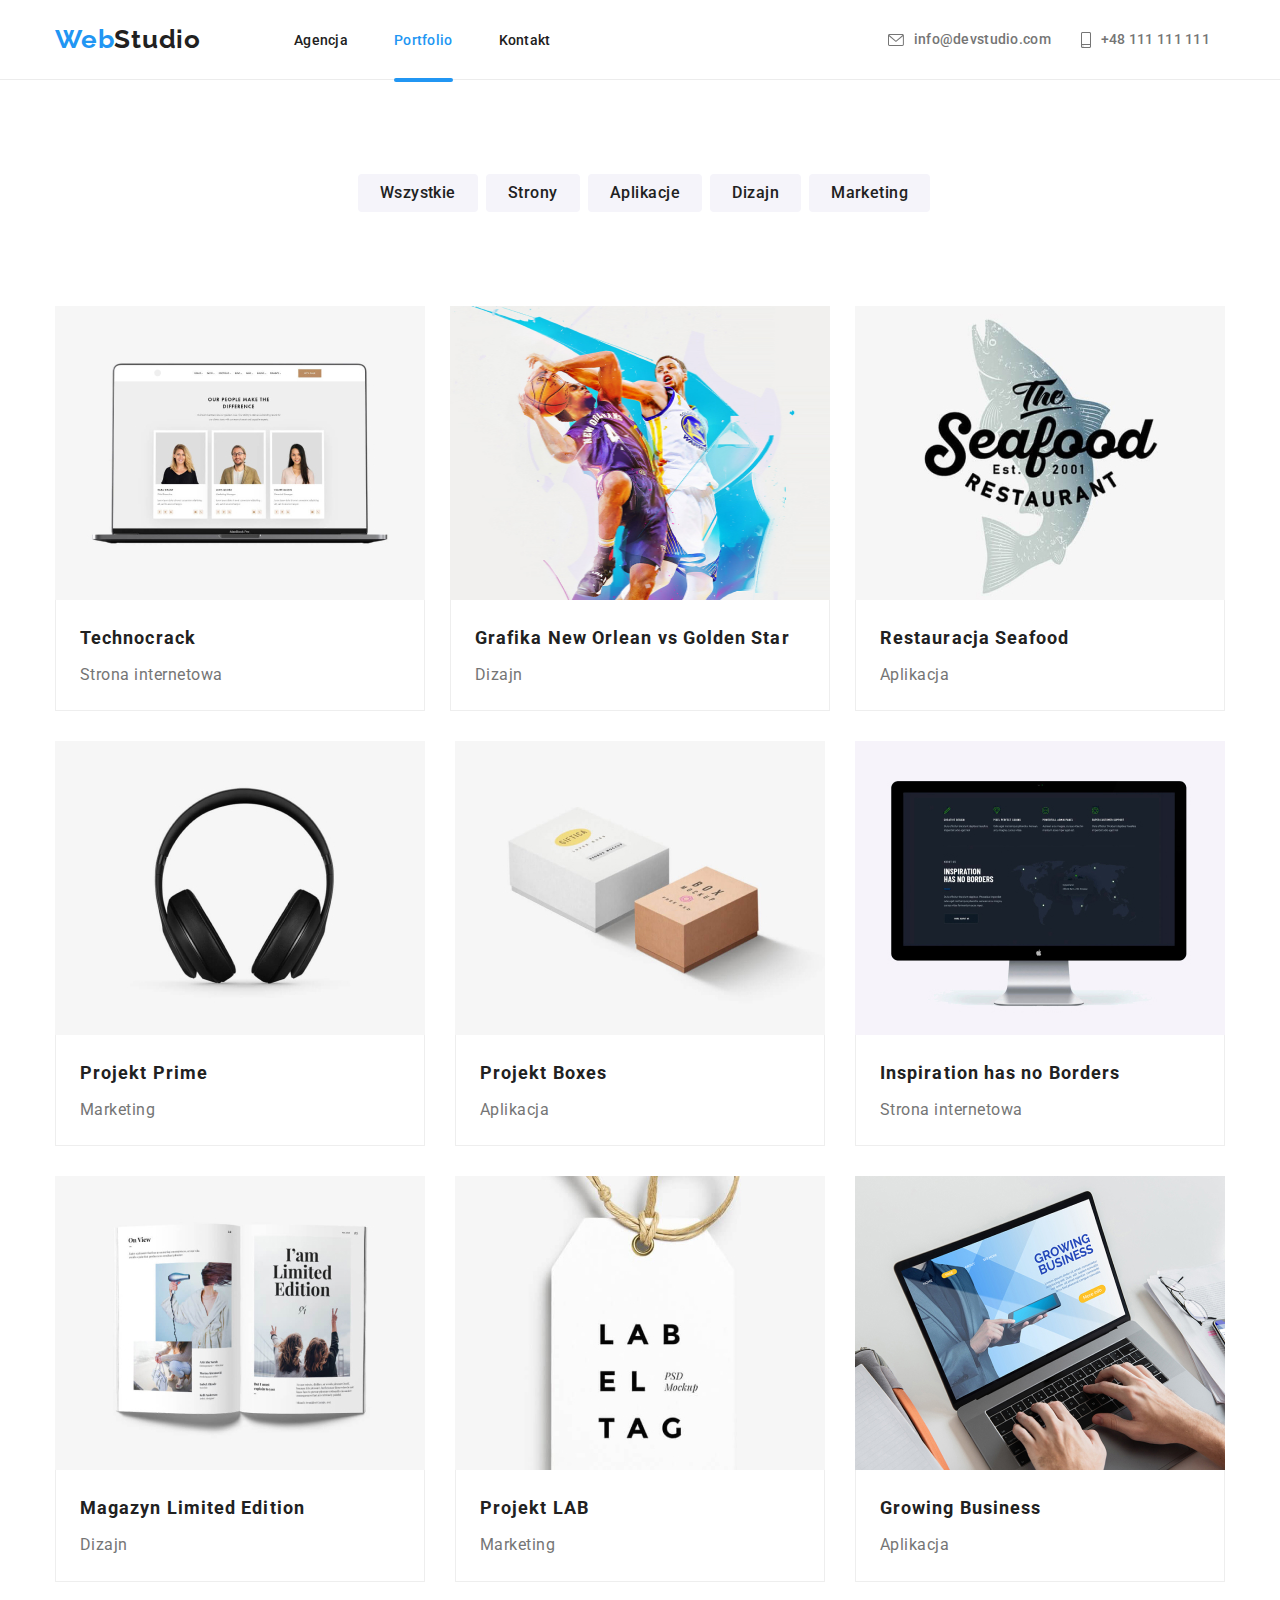
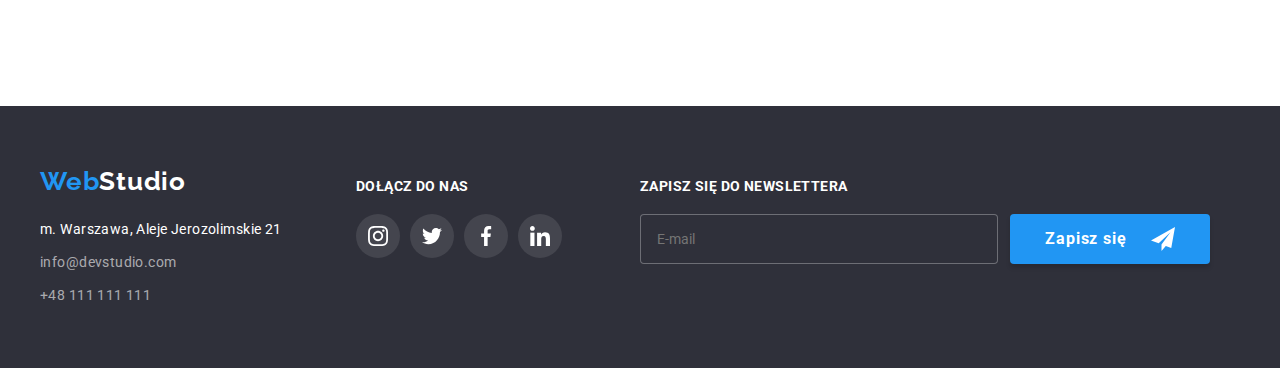
==== commit 408445c6: "amendments" ====
--- a/portfolio.html
+++ b/portfolio.html
@@ -264,28 +264,28 @@
           <h2 class="social__head social__head--top">DOŁĄCZ DO NAS</h2>
           <ul class="social__list social__list--top list">
             <li class="social__item">
-              <a class="social__link social__item--right link">
+              <a class="social__link--dark-theme social__item--right link">
               <svg class="social__icon" width="20" height="20">
                 <use href="./images/icons.svg#icon-instagram"></use>
               </svg>
               </a>
             </li>
             <li class="social__item social__item--right">
-              <a class="social__link link">
+              <a class="social__link--dark-theme link">
               <svg class="social__icon" width="20" height="20">
                 <use href="./images/icons.svg#icon-twitter"></use>
               </svg>
               </a>
             </li>
             <li class="social__item social__item--right">
-              <a class="social__link link">
+              <a class="social__link--dark-theme link">
               <svg class="social__icon" width="20" height="20">
                 <use href="./images/icons.svg#icon-facebook"></use>
               </svg>
               </a>
             </li>
             <li class="social__item">
-              <a class="social__link link">
+              <a class="social__link--dark-theme link">
               <svg width="20" height="20">
                 <use href="./images/icons.svg#icon-linkedin"></use>
               </svg>
@@ -293,7 +293,7 @@
             </li>
           </ul>
         </div>
-        <div class="newsletter newsletter--top newsletter--left contanier">
+        <div class="newsletter newsletter--top newsletter--left">
           <h2 class="newsletter__header">ZAPISZ SIĘ DO NEWSLETTERA</h2>
             <form class="newsletter__form newsletter__form--top">
               <label for="newsletter__label">
--- a/css/main.min.css
+++ b/css/main.min.css
@@ -1 +1 @@
-:root{--brand-main-color: #2196f3;--brand-second-color: #ffffff;--brand-third-color: #2f303a;--background-first-color: #f5f4fa;--text-main-color: #212121;--text-second-color: #ffffff;--text-third-color: #757575;--text-link-color: #757575;--vector-team-color: #afb1b8;--main-font: "Roboto", "Raleway", sans-serif;--transition: 250ms cubic-bezier(0.4, 0, 0.2, 1)}.visually-hidden{position:absolute !important;clip:rect(1px 1px 1px 1px);clip:rect(1px, 1px, 1px, 1px);padding:0 !important;border:0 !important;height:1px !important;width:1px !important;overflow:hidden}.is-hidden{opacity:0;visibility:hidden;pointer-events:none}.body{font-family:var(--main-font);color:var(--text-main-color);font-size:14px}h1,h2,h3,h4,h5,h6{margin:0;padding:0}ul,ol{margin:0;padding:0}p{margin:0;padding:0}img{display:block}address{line-height:1.71em}input:focus,textarea:focus{outline:none}.list{list-style:none}.link{color:var(--text-main-color);font-weight:500;text-decoration:none}.contanier{display:flex;align-items:center;width:1200px;margin:0 auto;padding-left:15px;padding-right:15px}.section{padding-top:94px;padding-bottom:94px}.logo{font-family:"Raleway";text-decoration:none;font-style:normal;font-weight:700;font-size:26px;line-height:1.17em;letter-spacing:.03em}.logo--light-theme{color:var(--text-main-color)}.logo--dark-theme{color:var(--text-second-color)}.logo--right{margin-right:93px}.logo__accent-text{color:var(--brand-main-color)}.button{background-color:var(--brand-main-color);color:var(--text-second-color);font-size:16px;width:200px;font-weight:500;border:none;text-align:center;cursor:pointer;border-radius:4px;line-height:1.6em;font-family:inherit;white-space:nowrap}.navigation{display:flex}.navigation__item{font-size:14px;font-weight:500;line-height:16px;letter-spacing:.02em;color:var(--text-main-color)}.navigation__item--right{margin-right:46px}.navigation__link{position:relative;transition:var(--transition);transition-property:color}.navigation__link--active,.navigation__link:active,.navigation__link:focus,.navigation__link:hover{color:var(--brand-main-color)}.navigation__link--active::after{content:"";font-size:14px;font-weight:500;line-height:16px;letter-spacing:.02em;border-top:4px solid var(--brand-main-color);border-radius:2px;width:100%;top:46px;left:0;display:block;position:absolute}.contact{display:flex;flex-wrap:wrap;align-items:center}.contact--left{margin-left:auto}.contact--right{margin-right:15px}.contact__item{display:flex;align-items:center}.contact__item--right{margin-right:30px}.contact__link{font-size:14px;font-weight:500;line-height:1.17em;letter-spacing:.02em;color:var(--text-link-color);fill:var(--text-link-color);display:flex;align-items:center;transition:var(--transition);transition-property:color,fill}.contact__link:active,.contact__link:focus,.contact__linkk:hover{color:var(--brand-main-color);fill:var(--brand-main-color)}.contact__icon{margin-right:10px;cursor:pointer;fill:currentColor}.banner__background{background-image:linear-gradient(rgba(47, 48, 58, 0.4), rgba(47, 48, 58, 0.4), rgba(47, 48, 58, 0.4), rgba(47, 48, 58, 0.4)),url("../images/background/backgroundteam.png");min-height:600px;background-size:1600px;background-repeat:no-repeat;background-position:center;display:flex;flex-direction:column;justify-content:center}.banner__background .banner__contanier{display:flex;flex-direction:column}.banner__tittle{font-size:44px;font-weight:900;font-style:normal;line-height:1.36em;letter-spacing:.06em;text-align:center;color:var(--text-second-color);width:696px}.banner__tittle--bottom{margin-bottom:30px}.banner__button{width:200px;height:50px;justify-content:space-evenly;letter-spacing:.06em}.block-images__list{display:flex;justify-content:space-between}.block-images__list--bottom{margin-bottom:30px}.block-images__contanier{width:270px;background-color:var(--background-first-color);display:flex;justify-content:center}.block-images__contanier--right{margin-right:30px}.block-images__image{margin:25px 0 25px 0}.block-text__list{display:flex;align-items:center;justify-content:space-between}.block-text__item--right{margin-right:30px}.block-text__head{font-size:14px;font-weight:700;line-height:1.17em;letter-spacing:.03em;color:var(--text-main-color)}.block-text__head--bottom{margin-bottom:10px}.block-text__post{font-size:14px;line-height:1.71em;letter-spacing:.03em;max-width:270px;color:var(--text-third-color)}.works-section--top{padding-top:0}.works-section__contanier{display:flex;flex-direction:column}.works-section__head{text-align:center;font-size:36px;font-weight:700;line-height:1.17em;letter-spacing:.03em}.works-section__head--bottom{margin-bottom:50px}.works-section__list{display:flex;justify-content:space-between;align-items:center}.works-section__item{position:relative}.works-section__item--right{margin-right:30px}.works-section__overlay{display:flex;justify-content:space-around;align-items:center;font-weight:700;line-height:1.17em;width:370px;height:70px;background-color:rgba(47,48,58,.8);position:absolute;top:76%;color:var(--text-second-color);letter-spacing:.03em}.team-section__contanier{display:flex;flex-direction:column}.team-section__background{background-color:var(--background-first-color)}.team-section__head{text-align:center;font-size:36px;font-weight:700;line-height:1.17em;letter-spacing:.03em}.team-section__head--bottom{margin-bottom:50px}.team-section__list{display:flex;justify-content:space-between;align-items:center}.team-section__item{background-color:var(--brand-second-color);box-shadow:0px 1px 3px rgba(0,0,0,.12),0px 1px 1px rgba(0,0,0,.14),0px 2px 1px rgba(0,0,0,.2);border-radius:0px 0px 4px 4px}.team-section__item--right{margin-right:30px}.team-section__post-head{font-size:16px;font-weight:500;line-height:1.17em;letter-spacing:.03em;text-align:center}.team-section__post-head--top{margin-top:30px}.team-section__post{font-size:16px;color:var(--text-third-color);line-height:1.17em;letter-spacing:.03em;text-align:center}.team-section__post--top{margin-top:10px}.team-section__social-list{display:flex;align-items:center;justify-content:space-around}.team-section__social-list--space-around{margin-bottom:30px;margin-left:32px;margin-right:32px;margin-top:16px}.team-section__social-link{display:flex;width:44px;height:44px;border-radius:50%;justify-content:center;align-items:center;cursor:pointer;fill:var(--vector-team-color);transition:var(--transition);transition-property:background-color,fill}.team-section__social-link:active,.team-section__social-link:focus,.team-section__social-link:hover{background-color:var(--brand-main-color);fill:var(--brand-second-color)}.clients-section__contanier{display:flex;flex-direction:column}.clients-section__head{text-align:center;font-size:36px;font-weight:700;line-height:1.17em;letter-spacing:.03em}.clients-section__head--bottom{margin-bottom:50px}.clients-section__list{display:flex;justify-content:space-between}.clients-section__icon{display:flex;fill:var(--vector-team-color);transition:var(--transition);transition-property:fill}.clients-section__item{display:flex;align-items:center;justify-content:center;width:170px;height:92px;border:1px solid #afb1b8;border-radius:4px;transition:var(--transition);transition-property:border-color}.clients-section__item--right{margin-right:30px}.clients-section__item:active,.clients-section__item:hover,.clients-section__item:focus{border-color:var(--brand-main-color);cursor:pointer}.clients-section__item:active svg,.clients-section__item:hover svg,.clients-section__item:focus svg{fill:var(--brand-main-color);cursor:pointer}.buttons--bottom{padding-bottom:50px}.buttons__list{display:flex;justify-content:center}.buttons__button{background-color:var(--background-first-color);color:var(--text-main-color);width:auto;letter-spacing:.03em;display:flex;justify-content:center;text-align:center;margin-left:8px;padding:6px 22px 6px 22px;transition:var(--transition);transition-property:color,background,box-shadow}.buttons__button:active,.buttons__button:focus,.buttons__button:hover{background-color:var(--brand-main-color);color:var(--text-second-color);box-shadow:0px 3px 1px rgba(0,0,0,.1),0px 1px 2px rgba(0,0,0,.08),0px 2px 2px rgba(0,0,0,.12);border-radius:4px}.portfolio-section--top{padding-top:0px}.portfolio-section__list{display:flex;flex-wrap:wrap;justify-content:space-between;align-items:center}.portfolio-section__item{position:relative;overflow:hidden;transition:var(--transition);transition-property:box-shadow}.portfolio-section__item--bottom{margin-bottom:30px}.portfolio-section__item:active,.portfolio-section__item:focus,.portfolio-section__item:hover{box-shadow:0px 1px 1px rgba(0,0,0,.12),0px 4px 4px rgba(0,0,0,.06),1px 4px 6px rgba(0,0,0,.16);cursor:pointer;transition:var(--transition);transition-property:box-shadow}.portfolio-section__item:hover .portfolio-section__overlay{transform:translateY(0);transition:var(--transition);transition-property:transform}.portfolio-section__overlay{position:absolute;width:100%;height:100%;top:0;left:0;background-color:rgba(33,150,243,.9);transform:translateY(100%);transition:var(--transition);transition-property:transform}.portfolio-section__overlay__text{position:absolute;font-size:18px;font-weight:400;line-height:1.55em;letter-spacing:.03em;color:var(--text-second-color);margin:49px 45px 49px 24px}.portfolio-section__contanier{position:relative;background:var(--brand-second-color);border-right:1px solid #eee;border-bottom:1px solid #eee;border-left:1px solid #eee;border-top:0;padding-top:20px}.portfolio-section__contanier--top{padding-top:20px}.portfolio-section__title{font-size:18px;font-weight:700;line-height:2em;letter-spacing:.06em;margin:0 24px 0 24px}.portfolio-section__text{color:var(--text-third-color);font-size:16px;font-weight:400;line-height:1.9em;letter-spacing:.03em;margin:4px 24px 20px 24px}.newsletter{display:flex;flex-direction:column;align-items:flex-start}.newsletter--top{margin-top:12px}.newsletter--left{margin-left:78px}.newsletter__header{color:var(--text-second-color);font-style:var(--main-font);display:inline-flex;font-size:14px;font-weight:700;line-height:1.17em;letter-spacing:.03em}.newsletter__form{display:flex}.newsletter__form--top{margin-top:20px}.newsletter__email{color:var(--text-third-color);width:358px;height:50px;padding:15px 15px 15px 16px;margin-right:12px;background-color:#2f303a;border:1px solid rgba(255,255,255,.3);border-radius:4px}.newsletter__button{width:200px;height:50px;display:flex;justify-content:center;align-items:center;background-color:var(--brand-main-color);box-shadow:0px 4px 4px rgba(0,0,0,.15);border:none;border-radius:4px;color:var(--text-second-color);font-size:16px;font-weight:700;line-height:1.87em;letter-spacing:.06em;cursor:pointer}.newsletter__button__text{font-size:16px;font-weight:700;line-height:1.87em;letter-spacing:.06em}.newsletter__icon--left{margin-left:24px}.backdrop{position:fixed;left:0;top:0;width:100%;height:100%;background-color:rgba(0,0,0,.2);transition:opacity var(--transition),visibility var(--transition);transition-property:visibility,opacity}.modal{position:absolute;left:50%;top:50%;transform:translate(-50%, -50%);width:528px;min-height:581px;background-color:var(--brand-second-color)}.modal__close-btn{position:absolute;top:8px;right:8px;width:30px;height:30px;border:1px solid rgba(0,0,0,.1);background-color:var(--brand-second-color);border-radius:50%;cursor:pointer}.modal__close-btn__icon{position:absolute;top:50%;left:50%;transform:translate(-50%, -50%)}.modal__head{font-size:20px;line-height:23px;letter-spacing:.03em;margin:40px 0 2px 0;text-align:center}.form{display:flex;flex-direction:column;text-align:left;margin-left:40px;margin-right:40px;position:relative}.form__icon{position:absolute;left:12px}.form__label{display:block;font-size:12px;line-height:1.17em;font-weight:400;letter-spacing:.01em;color:var(--text-color3);margin-top:10px;transition:var(--transition);transition-property:fill}.form__label:focus-within{fill:var(--brand-main-color)}.form__input{display:block;margin-top:4px;border:1px solid rgba(33,33,33,.2);border-radius:4px;width:100%;height:40px;padding:12px 12px 12px 42px;transition:var(--transition);transition-property:border}.form__input:focus-within{outline:none;border:1px solid #2196f3;border-radius:4px}.form__textarea{resize:none;width:100%;margin-top:4px;padding:12px 16px 12px 16px;border:1px solid rgba(33,33,33,.2);border-radius:4px;transition:var(--transition);transition-property:border}.form__textarea::placeholder{color:rgba(117,117,117,.5)}.form__textarea:focus-within{outline:none;border:1px solid #2196f3;border-radius:4px}.form__button{font-size:16px;font-weight:700;letter-spacing:.06em;line-height:1.87em;width:200px;height:50px;margin:auto;margin-top:30px;border-radius:4px;transition:var(--transition);transition-property:box-shadow}.form__button:focus,.form__button:hover,.form__button:active{box-shadow:0px 4px 4px rgba(0,0,0,.15)}.consent{font-size:14px;font-weight:400;line-height:1.71em;letter-spacing:.03em;display:flex;justify-content:center;align-content:space-between;align-items:center;margin-top:20px}.consent__label{font-size:14px;font-weight:400;letter-spacing:.03em;line-height:1.71em;cursor:pointer}.consent__label::before{font-size:14px;display:inline-block;content:"";width:16px;height:16px;border:2px solid var(--text-main-color);border-radius:3px}.consent__input:checked+.consent__label::before{background-color:var(--brand-main-color);border:none;background-image:url(../images/icon-check.svg);background-size:16px 16px;background-repeat:no-repeat;background-position:center,center}.adress{width:246px;font-size:14px;font-style:normal;color:var(--text-second-color);line-height:1.71em;letter-spacing:.03em}.adress--top{margin-top:20px}.adress--right{margin-right:171px}.adress__item--top{margin-top:9px}.adress__link{font-size:14px;font-style:normal;color:rgba(255,255,255,.6);font-weight:400;line-height:1.71em;letter-spacing:.03em;transition:var(--transition);transition-property:color}.adress__link:active,.adress__link:focus,.adress__link:hover{color:var(--brand-main-color)}.social__contanier{display:flex;flex-direction:column}.social__head{font-size:14px;font-weight:700;line-height:1.17em;letter-spacing:.03em;color:var(--text-second-color)}.social__head--top{margin-top:12px}.social__list{display:flex}.social__list--top{margin-top:20px}.social__item--right{margin-right:10px}.social__link{display:flex;width:44px;height:44px;border-radius:50%;justify-content:center;align-items:center;cursor:pointer;fill:var(--text-second-color);background-color:rgba(255,255,255,.1019607843);transition:var(--transition);transition-property:background-color}.social__link:active,.social__link:focus,.social__link:hover{background-color:var(--brand-main-color)}.header{border-bottom:1px solid #ececec;display:flex;min-height:80px}.footer{background-color:var(--brand-third-color)}.footer__contanier{display:flex;align-items:flex-start}.footer__contanier--space-around{padding:60px 0 60px 0}/*# sourceMappingURL=main.min.css.map */+:root{--brand-main-color: #2196f3;--brand-second-color: #ffffff;--brand-third-color: #2f303a;--background-first-color: #f5f4fa;--text-main-color: #212121;--text-second-color: #ffffff;--text-third-color: #757575;--text-link-color: #757575;--vector-team-color: #afb1b8;--main-font: "Roboto", "Raleway", sans-serif;--transition: 250ms cubic-bezier(0.4, 0, 0.2, 1)}.visually-hidden{position:absolute !important;clip:rect(1px 1px 1px 1px);clip:rect(1px, 1px, 1px, 1px);padding:0 !important;border:0 !important;height:1px !important;width:1px !important;overflow:hidden}.is-hidden{opacity:0;visibility:hidden;pointer-events:none}.body{font-family:var(--main-font);color:var(--text-main-color);font-size:14px}h1,h2,h3,h4,h5,h6{margin:0;padding:0}ul,ol{margin:0;padding:0}p{margin:0;padding:0}img{display:block}address{line-height:1.71em}input:focus,textarea:focus{outline:none}.list{list-style:none}.link{color:var(--text-main-color);font-weight:500;text-decoration:none}.contanier{display:flex;align-items:center;width:1200px;margin:0 auto;padding-left:15px;padding-right:15px}.section{padding-top:94px;padding-bottom:94px}.section--top{padding-top:0}.section__title{text-align:center;font-size:36px;font-weight:700;line-height:1.17em;letter-spacing:.03em}.section__title--bottom{margin-bottom:50px}.logo{font-family:"Raleway";text-decoration:none;font-style:normal;font-weight:700;font-size:26px;line-height:1.17em;letter-spacing:.03em}.logo--light-theme{color:var(--text-main-color)}.logo--dark-theme{color:var(--text-second-color)}.logo--right{margin-right:93px}.logo__accent-text{color:var(--brand-main-color)}.button{background-color:var(--brand-main-color);color:var(--text-second-color);font-size:16px;width:200px;font-weight:500;border:none;text-align:center;cursor:pointer;border-radius:4px;line-height:1.6em;font-family:inherit;white-space:nowrap}.navigation{display:flex}.navigation__item{font-size:14px;font-weight:500;line-height:16px;letter-spacing:.02em;color:var(--text-main-color)}.navigation__item--right{margin-right:46px}.navigation__link{position:relative;transition:var(--transition);transition-property:color}.navigation__link--active,.navigation__link:active,.navigation__link:focus,.navigation__link:hover{color:var(--brand-main-color)}.navigation__link--active::after{content:"";font-size:14px;font-weight:500;line-height:16px;letter-spacing:.02em;border-top:4px solid var(--brand-main-color);border-radius:2px;width:100%;top:46px;left:0;display:block;position:absolute}.contact{display:flex;flex-wrap:wrap;align-items:center}.contact--left{margin-left:auto}.contact--right{margin-right:15px}.contact__item{display:flex;align-items:center}.contact__item--right{margin-right:30px}.contact__link{font-size:14px;font-weight:500;line-height:1.17em;letter-spacing:.02em;color:var(--text-link-color);fill:var(--text-link-color);display:flex;align-items:center;transition:var(--transition);transition-property:color,fill}.contact__link:active,.contact__link:focus,.contact__linkk:hover{color:var(--brand-main-color);fill:var(--brand-main-color)}.contact__icon{margin-right:10px;cursor:pointer;fill:currentColor}.banner{background-image:linear-gradient(rgba(47, 48, 58, 0.4), rgba(47, 48, 58, 0.4), rgba(47, 48, 58, 0.4), rgba(47, 48, 58, 0.4)),url("../images/background/backgroundteam.png");min-height:600px;background-size:1600px;background-repeat:no-repeat;background-position:center;display:flex;flex-direction:column;justify-content:center}.banner__contanier{display:flex;flex-direction:column}.banner__tittle{font-size:44px;font-weight:900;font-style:normal;line-height:1.36em;letter-spacing:.06em;text-align:center;color:var(--text-second-color);width:696px}.banner__tittle--bottom{margin-bottom:30px}.banner__button{width:200px;height:50px;justify-content:space-evenly;letter-spacing:.06em}.block-images__list{display:flex;justify-content:space-between}.block-images__list--bottom{margin-bottom:30px}.block-images__contanier{width:270px;background-color:var(--background-first-color);display:flex;justify-content:center}.block-images__contanier--right{margin-right:30px}.block-images__image{margin:25px 0 25px 0}.block-text__list{display:flex;align-items:center;justify-content:space-between}.block-text__item--right{margin-right:30px}.block-text__head{font-size:14px;font-weight:700;line-height:1.17em;letter-spacing:.03em;color:var(--text-main-color)}.block-text__head--bottom{margin-bottom:10px}.block-text__post{font-size:14px;line-height:1.71em;letter-spacing:.03em;max-width:270px;color:var(--text-third-color)}.works-section{display:flex;flex-direction:column}.works-section__list{display:flex;justify-content:space-between;align-items:center}.works-section__item{position:relative}.works-section__item--right{margin-right:30px}.works-section__overlay{display:flex;justify-content:space-around;align-items:center;font-weight:700;line-height:1.17em;width:370px;height:70px;background-color:rgba(47,48,58,.8);position:absolute;top:76%;color:var(--text-second-color);letter-spacing:.03em}.team-section{background-color:var(--background-first-color)}.team-section__contanier{display:flex;flex-direction:column}.team-section__list{display:flex;justify-content:space-between;align-items:center}.team-section__item{background-color:var(--brand-second-color);box-shadow:0px 1px 3px rgba(0,0,0,.12),0px 1px 1px rgba(0,0,0,.14),0px 2px 1px rgba(0,0,0,.2);border-radius:0px 0px 4px 4px}.team-section__item--right{margin-right:30px}.team-section__post-head{font-size:16px;font-weight:500;line-height:1.17em;letter-spacing:.03em;text-align:center}.team-section__post-head--top{margin-top:30px}.team-section__post{font-size:16px;color:var(--text-third-color);line-height:1.17em;letter-spacing:.03em;text-align:center}.team-section__post--top{margin-top:10px}.clients-section__contanier{display:flex;flex-direction:column}.clients-section__list{display:flex;justify-content:space-between}.clients-section__icon{display:flex;fill:var(--vector-team-color);transition:var(--transition);transition-property:fill}.clients-section__item{display:flex;align-items:center;justify-content:center;width:170px;height:92px;border:1px solid #afb1b8;border-radius:4px;transition:var(--transition);transition-property:border-color}.clients-section__item--right{margin-right:30px}.clients-section__item:active,.clients-section__item:hover,.clients-section__item:focus{border-color:var(--brand-main-color);cursor:pointer}.clients-section__item:active svg,.clients-section__item:hover svg,.clients-section__item:focus svg{fill:var(--brand-main-color);cursor:pointer}.buttons--bottom{padding-bottom:50px}.buttons__list{display:flex;justify-content:center}.buttons__button{background-color:var(--background-first-color);color:var(--text-main-color);width:auto;letter-spacing:.03em;display:flex;justify-content:center;text-align:center;margin-left:8px;padding:6px 22px 6px 22px;transition:var(--transition);transition-property:color,background,box-shadow}.buttons__button:active,.buttons__button:focus,.buttons__button:hover{background-color:var(--brand-main-color);color:var(--text-second-color);box-shadow:0px 3px 1px rgba(0,0,0,.1),0px 1px 2px rgba(0,0,0,.08),0px 2px 2px rgba(0,0,0,.12);border-radius:4px}.portfolio-section--top{padding-top:0px}.portfolio-section__list{display:flex;flex-wrap:wrap;justify-content:space-between;align-items:center}.portfolio-section__item{position:relative;overflow:hidden;transition:var(--transition);transition-property:box-shadow}.portfolio-section__item--bottom{margin-bottom:30px}.portfolio-section__item:active,.portfolio-section__item:focus,.portfolio-section__item:hover{box-shadow:0px 1px 1px rgba(0,0,0,.12),0px 4px 4px rgba(0,0,0,.06),1px 4px 6px rgba(0,0,0,.16);cursor:pointer;transition:var(--transition);transition-property:box-shadow}.portfolio-section__item:hover .portfolio-section__overlay{transform:translateY(0);transition:var(--transition);transition-property:transform}.portfolio-section__overlay{position:absolute;width:100%;height:100%;top:0;left:0;background-color:rgba(33,150,243,.9);transform:translateY(100%);transition:var(--transition);transition-property:transform}.portfolio-section__overlay__text{position:absolute;font-size:18px;font-weight:400;line-height:1.55em;letter-spacing:.03em;color:var(--text-second-color);margin:49px 45px 49px 24px}.portfolio-section__contanier{position:relative;background:var(--brand-second-color);border-right:1px solid #eee;border-bottom:1px solid #eee;border-left:1px solid #eee;border-top:0;padding-top:20px}.portfolio-section__contanier--top{padding-top:20px}.portfolio-section__title{font-size:18px;font-weight:700;line-height:2em;letter-spacing:.06em;margin:0 24px 0 24px}.portfolio-section__text{color:var(--text-third-color);font-size:16px;font-weight:400;line-height:1.9em;letter-spacing:.03em;margin:4px 24px 20px 24px}.newsletter{display:flex;flex-direction:column;align-items:flex-start}.newsletter--top{margin-top:12px}.newsletter--left{margin-left:78px}.newsletter__header{color:var(--text-second-color);font-style:var(--main-font);display:inline-flex;font-size:14px;font-weight:700;line-height:1.17em;letter-spacing:.03em}.newsletter__form{display:flex}.newsletter__form--top{margin-top:20px}.newsletter__email{color:var(--text-third-color);width:358px;height:50px;padding:15px 15px 15px 16px;margin-right:12px;background-color:#2f303a;border:1px solid rgba(255,255,255,.3);border-radius:4px}.newsletter__button{width:200px;height:50px;display:flex;justify-content:center;align-items:center;background-color:var(--brand-main-color);box-shadow:0px 4px 4px rgba(0,0,0,.15);border:none;border-radius:4px;color:var(--text-second-color);font-size:16px;font-weight:700;line-height:1.87em;letter-spacing:.06em;cursor:pointer}.newsletter__button__text{font-size:16px;font-weight:700;line-height:1.87em;letter-spacing:.06em}.newsletter__icon--left{margin-left:24px}.backdrop{position:fixed;left:0;top:0;width:100%;height:100%;background-color:rgba(0,0,0,.2);transition:opacity var(--transition),visibility var(--transition);transition-property:visibility,opacity}.modal{position:absolute;left:50%;top:50%;transform:translate(-50%, -50%);width:528px;min-height:581px;background-color:var(--brand-second-color)}.modal__close-btn{position:absolute;top:8px;right:8px;width:30px;height:30px;border:1px solid rgba(0,0,0,.1);background-color:var(--brand-second-color);border-radius:50%;cursor:pointer}.modal__close-btn__icon{position:absolute;top:50%;left:50%;transform:translate(-50%, -50%)}.modal__head{font-size:20px;line-height:23px;letter-spacing:.03em;margin:40px 0 2px 0;text-align:center}.form{display:flex;flex-direction:column;text-align:left;margin-left:40px;margin-right:40px;position:relative}.form__icon{position:absolute;left:12px}.form__label{display:block;font-size:12px;line-height:1.17em;font-weight:400;letter-spacing:.01em;color:var(--text-color3);margin-top:10px;transition:var(--transition);transition-property:fill}.form__label:focus-within{fill:var(--brand-main-color)}.form__input{display:block;margin-top:4px;border:1px solid rgba(33,33,33,.2);border-radius:4px;width:100%;height:40px;padding:12px 12px 12px 42px;transition:var(--transition);transition-property:border}.form__input:focus-within{outline:none;border:1px solid #2196f3;border-radius:4px}.form__textarea{resize:none;width:100%;margin-top:4px;padding:12px 16px 12px 16px;border:1px solid rgba(33,33,33,.2);border-radius:4px;transition:var(--transition);transition-property:border}.form__textarea::placeholder{color:rgba(117,117,117,.5)}.form__textarea:focus-within{outline:none;border:1px solid #2196f3;border-radius:4px}.form__button{font-size:16px;font-weight:700;letter-spacing:.06em;line-height:1.87em;width:200px;height:50px;margin:auto;margin-top:30px;border-radius:4px;transition:var(--transition);transition-property:box-shadow}.form__button:focus,.form__button:hover,.form__button:active{box-shadow:0px 4px 4px rgba(0,0,0,.15)}.consent{font-size:14px;font-weight:400;line-height:1.71em;letter-spacing:.03em;display:flex;justify-content:center;align-content:space-between;align-items:center;margin-top:20px}.consent__label{font-size:14px;font-weight:400;letter-spacing:.03em;line-height:1.71em;cursor:pointer}.consent__label::before{font-size:14px;display:inline-block;content:"";width:16px;height:16px;border:2px solid var(--text-main-color);border-radius:3px}.consent__input:checked+.consent__label::before{background-color:var(--brand-main-color);border:none;background-image:url(../images/icon-check.svg);background-size:16px 16px;background-repeat:no-repeat;background-position:center,center}.adress{width:246px;font-size:14px;font-style:normal;color:var(--text-second-color);line-height:1.71em;letter-spacing:.03em}.adress--top{margin-top:20px}.adress--right{margin-right:70px}.adress__item--top{margin-top:9px}.adress__link{font-size:14px;font-style:normal;color:rgba(255,255,255,.6);font-weight:400;line-height:1.71em;letter-spacing:.03em;transition:var(--transition);transition-property:color}.adress__link:active,.adress__link:focus,.adress__link:hover{color:var(--brand-main-color)}.social{display:flex;align-items:center;justify-content:space-around}.social--space-around{margin-bottom:30px;margin-left:32px;margin-right:32px;margin-top:16px}.social__contanier{display:flex;flex-direction:column}.social__head{font-size:14px;font-weight:700;line-height:1.17em;letter-spacing:.03em;color:var(--text-second-color)}.social__head--top{margin-top:12px}.social__list{display:flex}.social__list--top{margin-top:20px}.social__item--right{margin-right:10px}.social__link--dark-theme{display:flex;width:44px;height:44px;border-radius:50%;justify-content:center;align-items:center;cursor:pointer;fill:var(--text-second-color);background-color:rgba(255,255,255,.1019607843);transition:var(--transition);transition-property:background-color}.social__link--dark-theme:active,.social__link--dark-theme:focus,.social__link--dark-theme:hover{background-color:var(--brand-main-color)}.social__link--light-theme{display:flex;width:44px;height:44px;border-radius:50%;justify-content:center;align-items:center;cursor:pointer;fill:var(--vector-team-color);background-color:rgba(255,255,255,.1019607843);transition:var(--transition);transition-property:background-color}.social__link--light-theme:active,.social__link--light-theme:focus,.social__link--light-theme:hover{background-color:var(--brand-main-color);fill:var(--brand-second-color)}.header{border-bottom:1px solid #ececec;display:flex;min-height:80px}.footer{background-color:var(--brand-third-color)}.footer__contanier{display:flex;align-items:flex-start}.footer__contanier--space-around{padding:60px 0 60px 0}/*# sourceMappingURL=main.min.css.map */